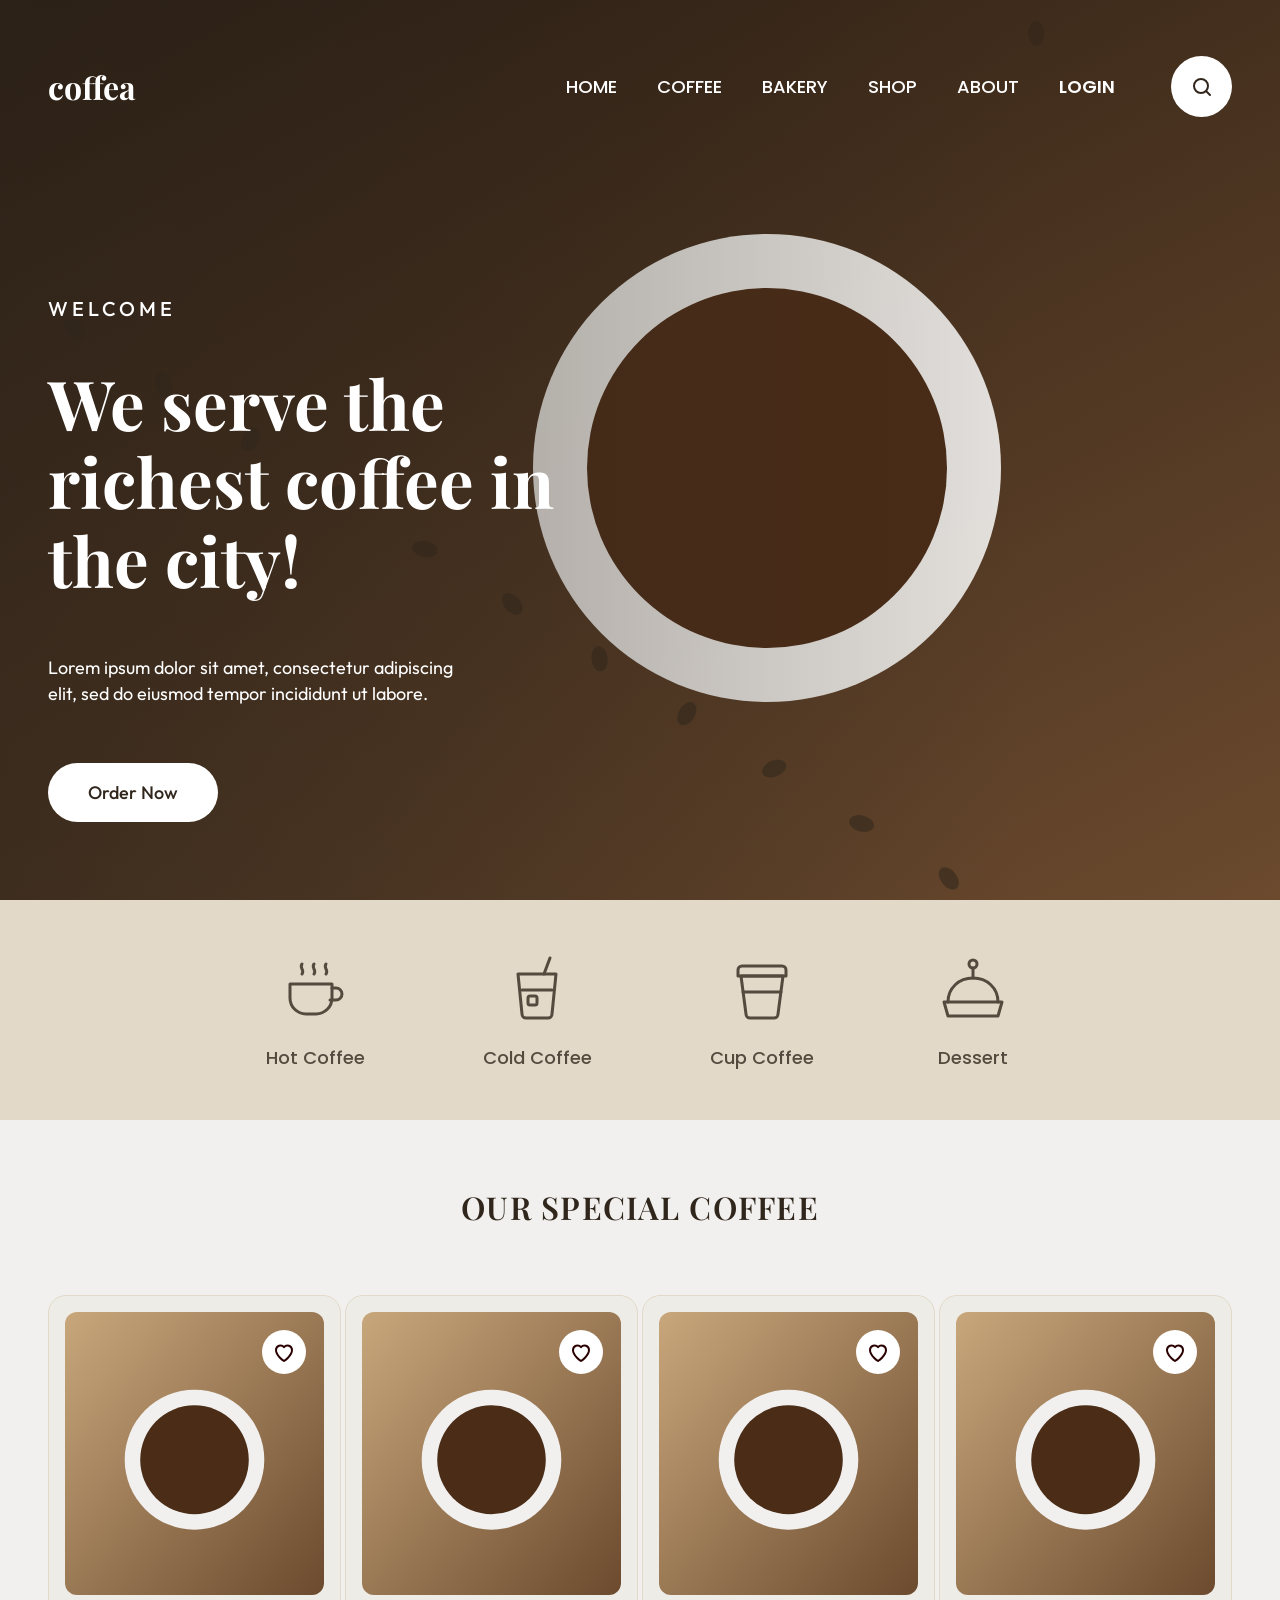
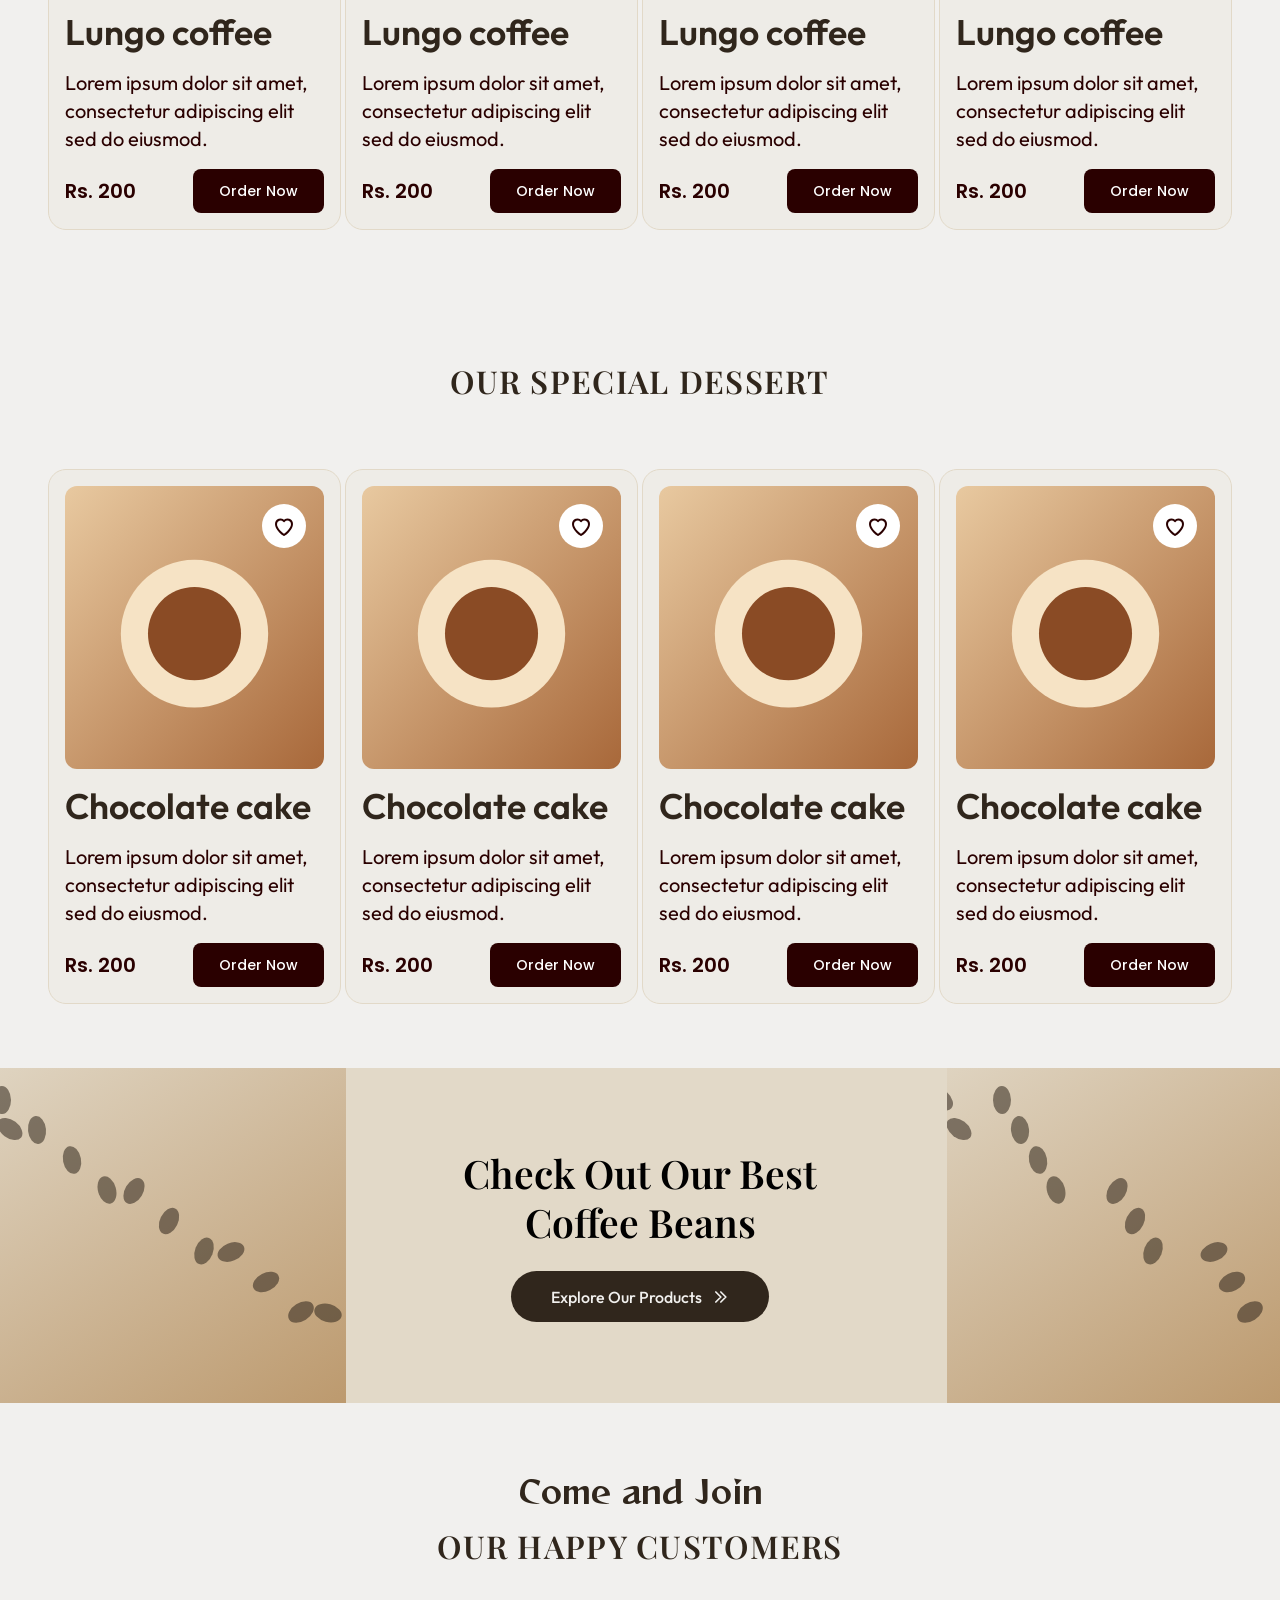
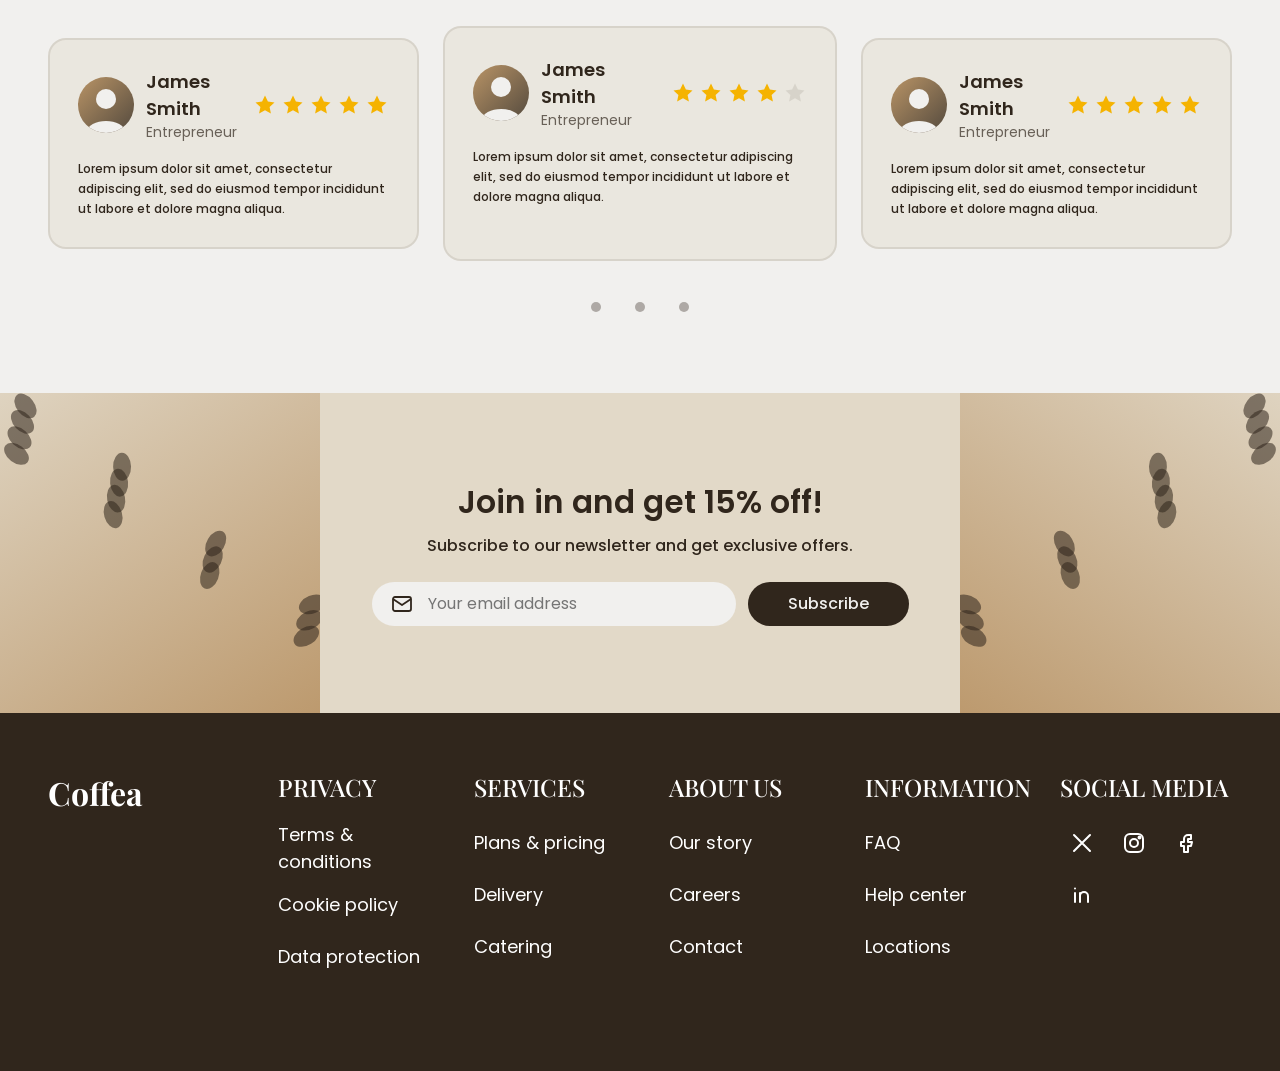
==== index.html @ c3675077 "Add files via upload" ====
<!DOCTYPE html>
<html lang="en">
<head>
  <meta charset="utf-8">
  <meta name="viewport" content="width=device-width, initial-scale=1">
  <title>Coffea | The richest coffee in the city</title>
  <meta name="description" content="Coffea is a coffee shop serving the richest coffee and desserts in the city. Explore our special coffee and dessert menu.">
  <meta property="og:title" content="Coffea | The richest coffee in the city">
  <meta property="og:description" content="Explore our special coffee and dessert menu.">
  <meta property="og:type" content="website">
  <meta property="og:image" content="assets/img/hero.svg">
  <link rel="icon" href="assets/favicon.svg" type="image/svg+xml">
  <link rel="preconnect" href="https://fonts.googleapis.com">
  <link rel="preconnect" href="https://fonts.gstatic.com" crossorigin>
  <link rel="stylesheet" href="https://fonts.googleapis.com/css2?family=Outfit:wght@400;500;600&amp;family=Playfair+Display:wght@500;600;700&amp;family=Poppins:wght@400;500;600&amp;family=Reggae+One&amp;display=swap">
  <link rel="preload" as="image" href="assets/img/hero.svg" fetchpriority="high">
  <link rel="stylesheet" href="css/main.css">
</head>
<body>
  <a class="skip-link" href="#main">Skip to content</a>

  <header class="header">
    <div class="container header__inner">
      <a class="header__logo" href="/">coffea</a>
      <nav class="nav nav--desktop" aria-label="Principal">
        <ul class="nav__list">
          <li><a class="nav__link" href="#">home</a></li>
          <li><a class="nav__link" href="#">coffee</a></li>
          <li><a class="nav__link" href="#">bakery</a></li>
          <li><a class="nav__link" href="#">shop</a></li>
          <li><a class="nav__link" href="#">about</a></li>
          <li><a class="nav__link nav__link--strong" href="#">login</a></li>
        </ul>
      </nav>
      <details class="menu">
        <summary class="menu__toggle"><span class="visually-hidden">Menu</span><span class="menu__bars" aria-hidden="true"></span></summary>
        <nav class="nav nav--mobile" aria-label="Principal">
        <ul class="nav__list">
          <li><a class="nav__link" href="#">home</a></li>
          <li><a class="nav__link" href="#">coffee</a></li>
          <li><a class="nav__link" href="#">bakery</a></li>
          <li><a class="nav__link" href="#">shop</a></li>
          <li><a class="nav__link" href="#">about</a></li>
          <li><a class="nav__link nav__link--strong" href="#">login</a></li>
        </ul>
      </nav>
      </details>
      <button class="header__search" type="button" aria-label="Search"><span class="icon icon--search" aria-hidden="true"></span></button>
    </div>
  </header>

  <main id="main">
    <section class="hero" aria-labelledby="hero-title">
      <img class="hero__bg" src="assets/img/hero.svg" alt="Cup of espresso surrounded by coffee beans" width="1920" height="1000" fetchpriority="high" decoding="async">
      <div class="container hero__inner">
        <div class="hero__content">
          <p class="hero__eyebrow">Welcome</p>
          <h1 class="hero__title" id="hero-title">We serve the richest coffee in the city!</h1>
          <p class="hero__text">Lorem ipsum dolor sit amet, consectetur adipiscing elit, sed do eiusmod tempor incididunt ut labore.</p>
          <a class="hero__btn" href="#coffee-title">Order Now</a>
        </div>
      </div>
    </section>

    <section class="categories" aria-label="Categories">
      <ul class="categories__list">
        <li><a class="categories__item" href="#"><span class="icon icon--cat categories__icon icon--cat-hot-coffee" aria-hidden="true"></span><span class="categories__label">Hot Coffee</span></a></li>
        <li><a class="categories__item" href="#"><span class="icon icon--cat categories__icon icon--cat-cold-coffee" aria-hidden="true"></span><span class="categories__label">Cold Coffee</span></a></li>
        <li><a class="categories__item" href="#"><span class="icon icon--cat categories__icon icon--cat-cup-coffee" aria-hidden="true"></span><span class="categories__label">Cup Coffee</span></a></li>
        <li><a class="categories__item" href="#"><span class="icon icon--cat categories__icon icon--cat-dessert" aria-hidden="true"></span><span class="categories__label">Dessert</span></a></li>
      </ul>
    </section>

    <section class="products" aria-labelledby="coffee-title">
      <h2 class="section-title" id="coffee-title">Our Special Coffee</h2>
      <div class="carousel">
        <a class="carousel__arrow carousel__arrow--prev" href="#coffee-1" aria-label="Previous coffee items"><span class="icon icon--arrow" aria-hidden="true"></span></a>
        <div class="carousel__track" role="group" aria-label="Our Special Coffee" tabindex="0">
          <article class="product-card" id="coffee-1">
            <div class="product-card__media">
              <img class="product-card__img" src="assets/img/coffee-1.svg" alt="Cup of lungo coffee" width="334" height="364" loading="lazy" decoding="async">
              <input class="product-card__fav-input visually-hidden" type="checkbox" id="fav-coffee-1">
              <label class="product-card__fav" for="fav-coffee-1">
                <span class="visually-hidden">Add Lungo coffee to favorites</span>
                <span class="icon icon--heart" aria-hidden="true"></span>
              </label>
            </div>
            <h3 class="product-card__title">Lungo coffee</h3>
            <p class="product-card__desc">Lorem ipsum dolor sit amet, consectetur adipiscing elit sed do eiusmod.</p>
            <div class="product-card__row">
              <p class="product-card__price"><span aria-hidden="true">Rs. </span><data value="200">200</data></p>
              <a class="product-card__btn" href="#">Order Now<span class="visually-hidden"> Lungo coffee</span></a>
            </div>
          </article>
          <article class="product-card" id="coffee-2">
            <div class="product-card__media">
              <img class="product-card__img" src="assets/img/coffee-2.svg" alt="Cup of lungo coffee" width="334" height="364" loading="lazy" decoding="async">
              <input class="product-card__fav-input visually-hidden" type="checkbox" id="fav-coffee-2">
              <label class="product-card__fav" for="fav-coffee-2">
                <span class="visually-hidden">Add Lungo coffee to favorites</span>
                <span class="icon icon--heart" aria-hidden="true"></span>
              </label>
            </div>
            <h3 class="product-card__title">Lungo coffee</h3>
            <p class="product-card__desc">Lorem ipsum dolor sit amet, consectetur adipiscing elit sed do eiusmod.</p>
            <div class="product-card__row">
              <p class="product-card__price"><span aria-hidden="true">Rs. </span><data value="200">200</data></p>
              <a class="product-card__btn" href="#">Order Now<span class="visually-hidden"> Lungo coffee</span></a>
            </div>
          </article>
          <article class="product-card" id="coffee-3">
            <div class="product-card__media">
              <img class="product-card__img" src="assets/img/coffee-3.svg" alt="Cup of lungo coffee" width="334" height="364" loading="lazy" decoding="async">
              <input class="product-card__fav-input visually-hidden" type="checkbox" id="fav-coffee-3">
              <label class="product-card__fav" for="fav-coffee-3">
                <span class="visually-hidden">Add Lungo coffee to favorites</span>
                <span class="icon icon--heart" aria-hidden="true"></span>
              </label>
            </div>
            <h3 class="product-card__title">Lungo coffee</h3>
            <p class="product-card__desc">Lorem ipsum dolor sit amet, consectetur adipiscing elit sed do eiusmod.</p>
            <div class="product-card__row">
              <p class="product-card__price"><span aria-hidden="true">Rs. </span><data value="200">200</data></p>
              <a class="product-card__btn" href="#">Order Now<span class="visually-hidden"> Lungo coffee</span></a>
            </div>
          </article>
          <article class="product-card" id="coffee-4">
            <div class="product-card__media">
              <img class="product-card__img" src="assets/img/coffee-4.svg" alt="Cup of lungo coffee" width="334" height="364" loading="lazy" decoding="async">
              <input class="product-card__fav-input visually-hidden" type="checkbox" id="fav-coffee-4">
              <label class="product-card__fav" for="fav-coffee-4">
                <span class="visually-hidden">Add Lungo coffee to favorites</span>
                <span class="icon icon--heart" aria-hidden="true"></span>
              </label>
            </div>
            <h3 class="product-card__title">Lungo coffee</h3>
            <p class="product-card__desc">Lorem ipsum dolor sit amet, consectetur adipiscing elit sed do eiusmod.</p>
            <div class="product-card__row">
              <p class="product-card__price"><span aria-hidden="true">Rs. </span><data value="200">200</data></p>
              <a class="product-card__btn" href="#">Order Now<span class="visually-hidden"> Lungo coffee</span></a>
            </div>
          </article>
          <article class="product-card" id="coffee-5">
            <div class="product-card__media">
              <img class="product-card__img" src="assets/img/coffee-1.svg" alt="Cup of lungo coffee" width="334" height="364" loading="lazy" decoding="async">
              <input class="product-card__fav-input visually-hidden" type="checkbox" id="fav-coffee-5">
              <label class="product-card__fav" for="fav-coffee-5">
                <span class="visually-hidden">Add Lungo coffee to favorites</span>
                <span class="icon icon--heart" aria-hidden="true"></span>
              </label>
            </div>
            <h3 class="product-card__title">Lungo coffee</h3>
            <p class="product-card__desc">Lorem ipsum dolor sit amet, consectetur adipiscing elit sed do eiusmod.</p>
            <div class="product-card__row">
              <p class="product-card__price"><span aria-hidden="true">Rs. </span><data value="200">200</data></p>
              <a class="product-card__btn" href="#">Order Now<span class="visually-hidden"> Lungo coffee</span></a>
            </div>
          </article>
          <article class="product-card" id="coffee-6">
            <div class="product-card__media">
              <img class="product-card__img" src="assets/img/coffee-2.svg" alt="Cup of lungo coffee" width="334" height="364" loading="lazy" decoding="async">
              <input class="product-card__fav-input visually-hidden" type="checkbox" id="fav-coffee-6">
              <label class="product-card__fav" for="fav-coffee-6">
                <span class="visually-hidden">Add Lungo coffee to favorites</span>
                <span class="icon icon--heart" aria-hidden="true"></span>
              </label>
            </div>
            <h3 class="product-card__title">Lungo coffee</h3>
            <p class="product-card__desc">Lorem ipsum dolor sit amet, consectetur adipiscing elit sed do eiusmod.</p>
            <div class="product-card__row">
              <p class="product-card__price"><span aria-hidden="true">Rs. </span><data value="200">200</data></p>
              <a class="product-card__btn" href="#">Order Now<span class="visually-hidden"> Lungo coffee</span></a>
            </div>
          </article>
        </div>
        <a class="carousel__arrow carousel__arrow--next" href="#coffee-6" aria-label="Next coffee items"><span class="icon icon--arrow" aria-hidden="true"></span></a>
      </div>
    </section>

    <section class="products" aria-labelledby="dessert-title">
      <h2 class="section-title" id="dessert-title">Our Special Dessert</h2>
      <div class="carousel">
        <a class="carousel__arrow carousel__arrow--prev" href="#dessert-1" aria-label="Previous dessert items"><span class="icon icon--arrow" aria-hidden="true"></span></a>
        <div class="carousel__track" role="group" aria-label="Our Special Dessert" tabindex="0">
          <article class="product-card" id="dessert-1">
            <div class="product-card__media">
              <img class="product-card__img" src="assets/img/dessert-1.svg" alt="Slice of chocolate cake" width="334" height="364" loading="lazy" decoding="async">
              <input class="product-card__fav-input visually-hidden" type="checkbox" id="fav-dessert-1">
              <label class="product-card__fav" for="fav-dessert-1">
                <span class="visually-hidden">Add Chocolate cake to favorites</span>
                <span class="icon icon--heart" aria-hidden="true"></span>
              </label>
            </div>
            <h3 class="product-card__title">Chocolate cake</h3>
            <p class="product-card__desc">Lorem ipsum dolor sit amet, consectetur adipiscing elit sed do eiusmod.</p>
            <div class="product-card__row">
              <p class="product-card__price"><span aria-hidden="true">Rs. </span><data value="200">200</data></p>
              <a class="product-card__btn" href="#">Order Now<span class="visually-hidden"> Chocolate cake</span></a>
            </div>
          </article>
          <article class="product-card" id="dessert-2">
            <div class="product-card__media">
              <img class="product-card__img" src="assets/img/dessert-2.svg" alt="Slice of chocolate cake" width="334" height="364" loading="lazy" decoding="async">
              <input class="product-card__fav-input visually-hidden" type="checkbox" id="fav-dessert-2">
              <label class="product-card__fav" for="fav-dessert-2">
                <span class="visually-hidden">Add Chocolate cake to favorites</span>
                <span class="icon icon--heart" aria-hidden="true"></span>
              </label>
            </div>
            <h3 class="product-card__title">Chocolate cake</h3>
            <p class="product-card__desc">Lorem ipsum dolor sit amet, consectetur adipiscing elit sed do eiusmod.</p>
            <div class="product-card__row">
              <p class="product-card__price"><span aria-hidden="true">Rs. </span><data value="200">200</data></p>
              <a class="product-card__btn" href="#">Order Now<span class="visually-hidden"> Chocolate cake</span></a>
            </div>
          </article>
          <article class="product-card" id="dessert-3">
            <div class="product-card__media">
              <img class="product-card__img" src="assets/img/dessert-3.svg" alt="Slice of chocolate cake" width="334" height="364" loading="lazy" decoding="async">
              <input class="product-card__fav-input visually-hidden" type="checkbox" id="fav-dessert-3">
              <label class="product-card__fav" for="fav-dessert-3">
                <span class="visually-hidden">Add Chocolate cake to favorites</span>
                <span class="icon icon--heart" aria-hidden="true"></span>
              </label>
            </div>
            <h3 class="product-card__title">Chocolate cake</h3>
            <p class="product-card__desc">Lorem ipsum dolor sit amet, consectetur adipiscing elit sed do eiusmod.</p>
            <div class="product-card__row">
              <p class="product-card__price"><span aria-hidden="true">Rs. </span><data value="200">200</data></p>
              <a class="product-card__btn" href="#">Order Now<span class="visually-hidden"> Chocolate cake</span></a>
            </div>
          </article>
          <article class="product-card" id="dessert-4">
            <div class="product-card__media">
              <img class="product-card__img" src="assets/img/dessert-4.svg" alt="Slice of chocolate cake" width="334" height="364" loading="lazy" decoding="async">
              <input class="product-card__fav-input visually-hidden" type="checkbox" id="fav-dessert-4">
              <label class="product-card__fav" for="fav-dessert-4">
                <span class="visually-hidden">Add Chocolate cake to favorites</span>
                <span class="icon icon--heart" aria-hidden="true"></span>
              </label>
            </div>
            <h3 class="product-card__title">Chocolate cake</h3>
            <p class="product-card__desc">Lorem ipsum dolor sit amet, consectetur adipiscing elit sed do eiusmod.</p>
            <div class="product-card__row">
              <p class="product-card__price"><span aria-hidden="true">Rs. </span><data value="200">200</data></p>
              <a class="product-card__btn" href="#">Order Now<span class="visually-hidden"> Chocolate cake</span></a>
            </div>
          </article>
          <article class="product-card" id="dessert-5">
            <div class="product-card__media">
              <img class="product-card__img" src="assets/img/dessert-1.svg" alt="Slice of chocolate cake" width="334" height="364" loading="lazy" decoding="async">
              <input class="product-card__fav-input visually-hidden" type="checkbox" id="fav-dessert-5">
              <label class="product-card__fav" for="fav-dessert-5">
                <span class="visually-hidden">Add Chocolate cake to favorites</span>
                <span class="icon icon--heart" aria-hidden="true"></span>
              </label>
            </div>
            <h3 class="product-card__title">Chocolate cake</h3>
            <p class="product-card__desc">Lorem ipsum dolor sit amet, consectetur adipiscing elit sed do eiusmod.</p>
            <div class="product-card__row">
              <p class="product-card__price"><span aria-hidden="true">Rs. </span><data value="200">200</data></p>
              <a class="product-card__btn" href="#">Order Now<span class="visually-hidden"> Chocolate cake</span></a>
            </div>
          </article>
          <article class="product-card" id="dessert-6">
            <div class="product-card__media">
              <img class="product-card__img" src="assets/img/dessert-2.svg" alt="Slice of chocolate cake" width="334" height="364" loading="lazy" decoding="async">
              <input class="product-card__fav-input visually-hidden" type="checkbox" id="fav-dessert-6">
              <label class="product-card__fav" for="fav-dessert-6">
                <span class="visually-hidden">Add Chocolate cake to favorites</span>
                <span class="icon icon--heart" aria-hidden="true"></span>
              </label>
            </div>
            <h3 class="product-card__title">Chocolate cake</h3>
            <p class="product-card__desc">Lorem ipsum dolor sit amet, consectetur adipiscing elit sed do eiusmod.</p>
            <div class="product-card__row">
              <p class="product-card__price"><span aria-hidden="true">Rs. </span><data value="200">200</data></p>
              <a class="product-card__btn" href="#">Order Now<span class="visually-hidden"> Chocolate cake</span></a>
            </div>
          </article>
        </div>
        <a class="carousel__arrow carousel__arrow--next" href="#dessert-6" aria-label="Next dessert items"><span class="icon icon--arrow" aria-hidden="true"></span></a>
      </div>
    </section>

    <section class="promo" aria-labelledby="promo-title">
      <img class="promo__img promo__img--left" src="assets/img/promo-hand.svg" alt="" width="520" height="335" loading="lazy" decoding="async">
      <div class="promo__content">
        <h2 class="promo__title" id="promo-title">Check Out Our Best Coffee Beans</h2>
        <a class="promo__btn" href="#">Explore Our Products<span class="icon icon--chevron" aria-hidden="true"></span></a>
      </div>
      <img class="promo__img promo__img--right" src="assets/img/promo-beans.svg" alt="" width="503" height="335" loading="lazy" decoding="async">
    </section>

    <section class="testimonials" aria-labelledby="testimonials-title">
      <div class="testimonials__head">
        <p class="testimonials__accent">Come and Join</p>
        <h2 class="testimonials__title section-title" id="testimonials-title">Our Happy Customers</h2>
      </div>
      <div class="testimonials__track" role="group" aria-label="Customer testimonials" tabindex="0">
        <figure class="testimonial-card" id="t-1">
          <figcaption class="testimonial-card__head">
            <img class="testimonial-card__avatar" src="assets/img/avatar-1.svg" alt="" width="56" height="56" loading="lazy" decoding="async">
            <span class="testimonial-card__who">
              <span class="testimonial-card__name">James Smith</span>
              <span class="testimonial-card__role">Entrepreneur</span>
            </span>
            <span class="testimonial-card__rating" role="img" aria-label="5 out of 5 stars"><span class="icon icon--star testimonial-card__star" aria-hidden="true"></span><span class="icon icon--star testimonial-card__star" aria-hidden="true"></span><span class="icon icon--star testimonial-card__star" aria-hidden="true"></span><span class="icon icon--star testimonial-card__star" aria-hidden="true"></span><span class="icon icon--star testimonial-card__star" aria-hidden="true"></span></span>
          </figcaption>
          <blockquote class="testimonial-card__text">Lorem ipsum dolor sit amet, consectetur adipiscing elit, sed do eiusmod tempor incididunt ut labore et dolore magna aliqua.</blockquote>
        </figure>
        <figure class="testimonial-card testimonial-card--featured" id="t-2">
          <figcaption class="testimonial-card__head">
            <img class="testimonial-card__avatar" src="assets/img/avatar-2.svg" alt="" width="56" height="56" loading="lazy" decoding="async">
            <span class="testimonial-card__who">
              <span class="testimonial-card__name">James Smith</span>
              <span class="testimonial-card__role">Entrepreneur</span>
            </span>
            <span class="testimonial-card__rating" role="img" aria-label="4 out of 5 stars"><span class="icon icon--star testimonial-card__star" aria-hidden="true"></span><span class="icon icon--star testimonial-card__star" aria-hidden="true"></span><span class="icon icon--star testimonial-card__star" aria-hidden="true"></span><span class="icon icon--star testimonial-card__star" aria-hidden="true"></span><span class="icon icon--star testimonial-card__star testimonial-card__star--off" aria-hidden="true"></span></span>
          </figcaption>
          <blockquote class="testimonial-card__text">Lorem ipsum dolor sit amet, consectetur adipiscing elit, sed do eiusmod tempor incididunt ut labore et dolore magna aliqua.</blockquote>
        </figure>
        <figure class="testimonial-card" id="t-3">
          <figcaption class="testimonial-card__head">
            <img class="testimonial-card__avatar" src="assets/img/avatar-3.svg" alt="" width="56" height="56" loading="lazy" decoding="async">
            <span class="testimonial-card__who">
              <span class="testimonial-card__name">James Smith</span>
              <span class="testimonial-card__role">Entrepreneur</span>
            </span>
            <span class="testimonial-card__rating" role="img" aria-label="5 out of 5 stars"><span class="icon icon--star testimonial-card__star" aria-hidden="true"></span><span class="icon icon--star testimonial-card__star" aria-hidden="true"></span><span class="icon icon--star testimonial-card__star" aria-hidden="true"></span><span class="icon icon--star testimonial-card__star" aria-hidden="true"></span><span class="icon icon--star testimonial-card__star" aria-hidden="true"></span></span>
          </figcaption>
          <blockquote class="testimonial-card__text">Lorem ipsum dolor sit amet, consectetur adipiscing elit, sed do eiusmod tempor incididunt ut labore et dolore magna aliqua.</blockquote>
        </figure>
      </div>
      <ul class="testimonials__dots">
        <li><a class="testimonials__dot" href="#t-1" aria-label="Testimonial 1"></a></li>
        <li><a class="testimonials__dot" href="#t-2" aria-label="Testimonial 2"></a></li>
        <li><a class="testimonials__dot" href="#t-3" aria-label="Testimonial 3"></a></li>
      </ul>
    </section>

    <section class="newsletter" aria-labelledby="newsletter-title">
      <img class="newsletter__img newsletter__img--left" src="assets/img/newsletter-beans.svg" alt="" width="482" height="321" loading="lazy" decoding="async">
      <div class="newsletter__content">
        <h2 class="newsletter__title" id="newsletter-title">Join in and get 15% off!</h2>
        <p class="newsletter__sub">Subscribe to our newsletter and get exclusive offers.</p>
        <form class="newsletter__form" action="#" method="get">
          <label class="visually-hidden" for="nl-email">Email address</label>
          <span class="newsletter__field">
            <span class="icon icon--mail" aria-hidden="true"></span>
            <input class="newsletter__input" id="nl-email" type="email" name="email" placeholder="Your email address" required autocomplete="email">
          </span>
          <button class="newsletter__btn" type="submit">Subscribe</button>
        </form>
      </div>
      <img class="newsletter__img newsletter__img--right" src="assets/img/newsletter-beans.svg" alt="" width="482" height="321" loading="lazy" decoding="async">
    </section>
  </main>

  <footer class="footer">
    <div class="container footer__inner">
      <p class="footer__logo">Coffea</p>
        <nav class="footer__col" aria-labelledby="f-privacy">
          <h3 class="footer__heading" id="f-privacy">Privacy</h3>
          <ul class="footer__list">
            <li><a class="footer__link" href="#">Terms &amp; conditions</a></li>
            <li><a class="footer__link" href="#">Cookie policy</a></li>
            <li><a class="footer__link" href="#">Data protection</a></li>
          </ul>
        </nav>
        <nav class="footer__col" aria-labelledby="f-services">
          <h3 class="footer__heading" id="f-services">Services</h3>
          <ul class="footer__list">
            <li><a class="footer__link" href="#">Plans &amp; pricing</a></li>
            <li><a class="footer__link" href="#">Delivery</a></li>
            <li><a class="footer__link" href="#">Catering</a></li>
          </ul>
        </nav>
        <nav class="footer__col" aria-labelledby="f-about">
          <h3 class="footer__heading" id="f-about">About us</h3>
          <ul class="footer__list">
            <li><a class="footer__link" href="#">Our story</a></li>
            <li><a class="footer__link" href="#">Careers</a></li>
            <li><a class="footer__link" href="#">Contact</a></li>
          </ul>
        </nav>
        <nav class="footer__col" aria-labelledby="f-info">
          <h3 class="footer__heading" id="f-info">Information</h3>
          <ul class="footer__list">
            <li><a class="footer__link" href="#">FAQ</a></li>
            <li><a class="footer__link" href="#">Help center</a></li>
            <li><a class="footer__link" href="#">Locations</a></li>
          </ul>
        </nav>
      <div class="footer__col">
        <h3 class="footer__heading" id="f-social">Social media</h3>
        <nav aria-labelledby="f-social">
          <ul class="footer__list footer__list--social">
            <li><a class="footer__social" href="#" aria-label="X (Twitter)"><span class="icon icon--social-x" aria-hidden="true"></span></a></li>
            <li><a class="footer__social" href="#" aria-label="Instagram"><span class="icon icon--social-instagram" aria-hidden="true"></span></a></li>
            <li><a class="footer__social" href="#" aria-label="Facebook"><span class="icon icon--social-facebook" aria-hidden="true"></span></a></li>
            <li><a class="footer__social" href="#" aria-label="LinkedIn"><span class="icon icon--social-linkedin" aria-hidden="true"></span></a></li>
          </ul>
        </nav>
      </div>
    </div>
  </footer>
</body>
</html>
---- css/main.css ----
/* El orden de capas se declara en tokens.css (primera línea importada). */
@import url("tokens.css");
@import url("base.css");
@import url("layout.css");
@import url("components/header.css");
@import url("components/hero.css");
@import url("components/categories.css");
@import url("components/product-card.css");
@import url("components/carousel.css");
@import url("components/promo.css");
@import url("components/testimonial-card.css");
@import url("components/newsletter.css");
@import url("components/footer.css");
@import url("components/notfound.css");
@import url("utilities.css");
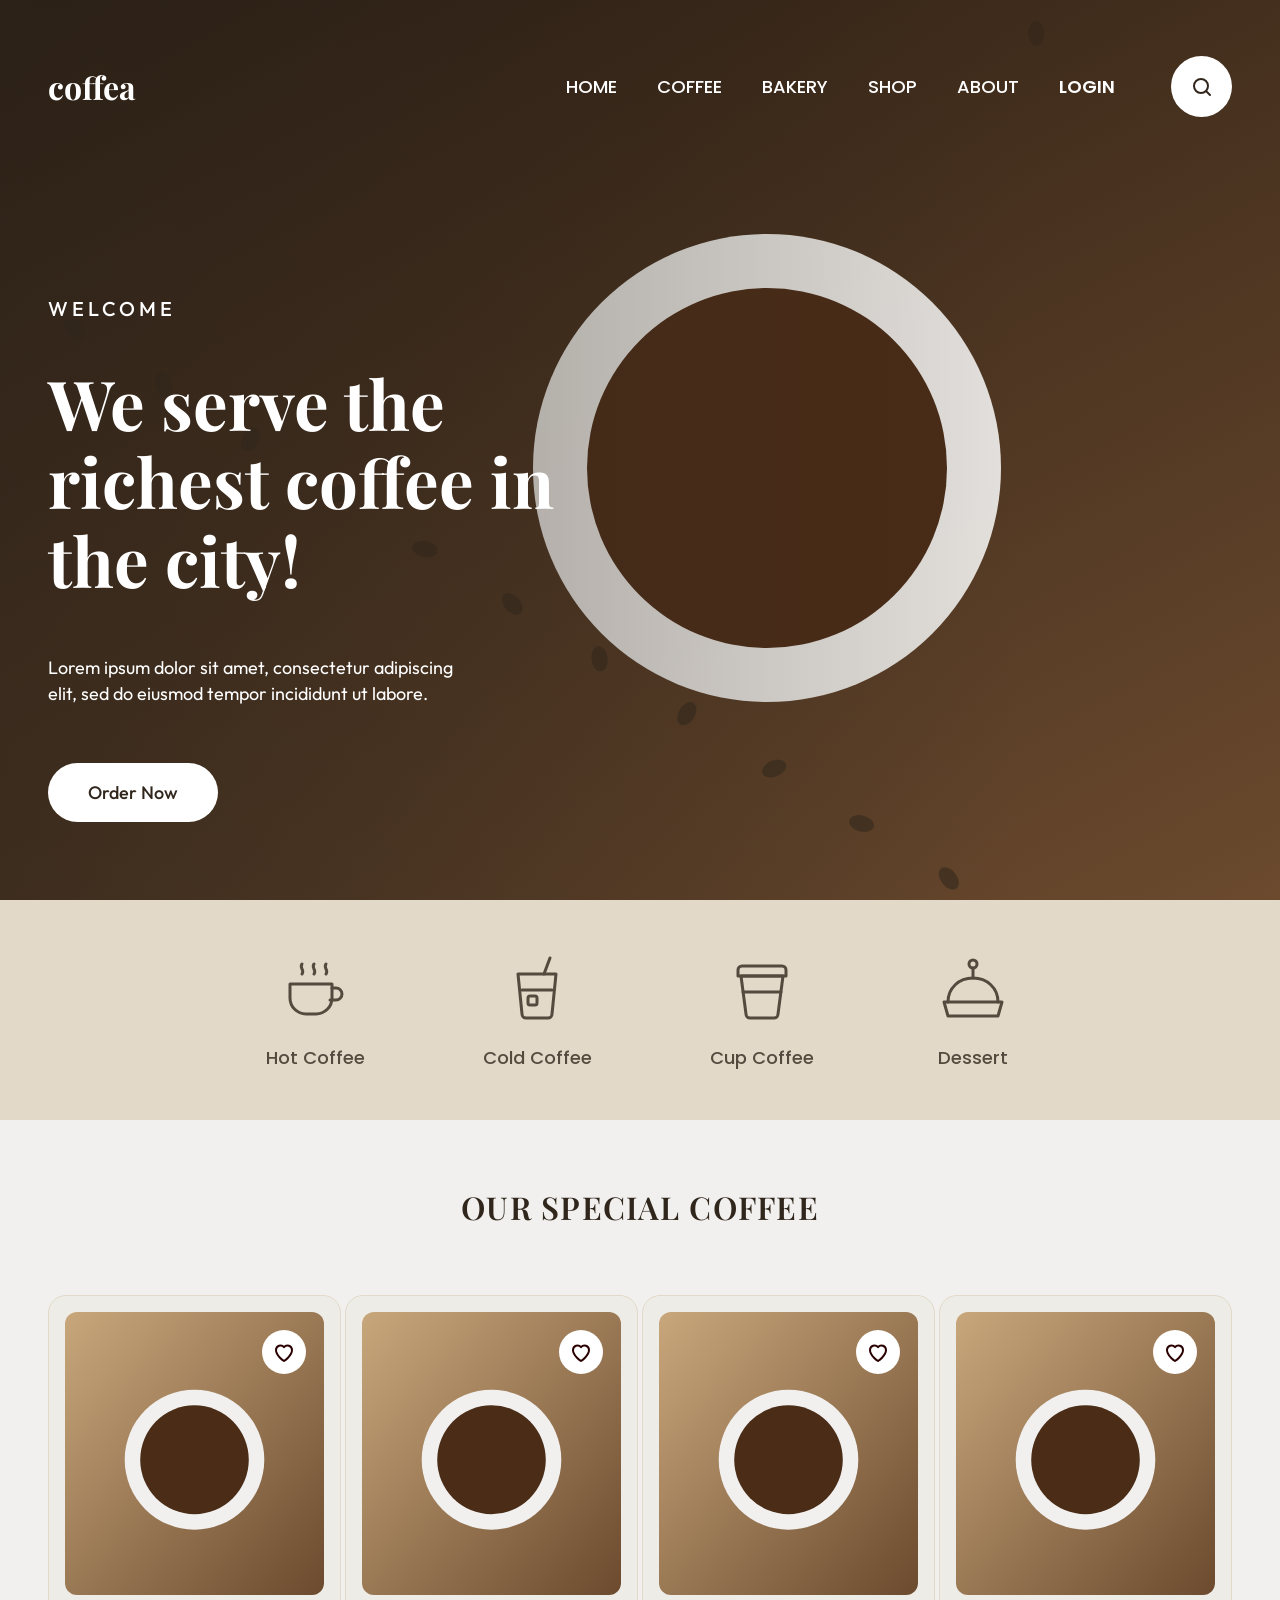
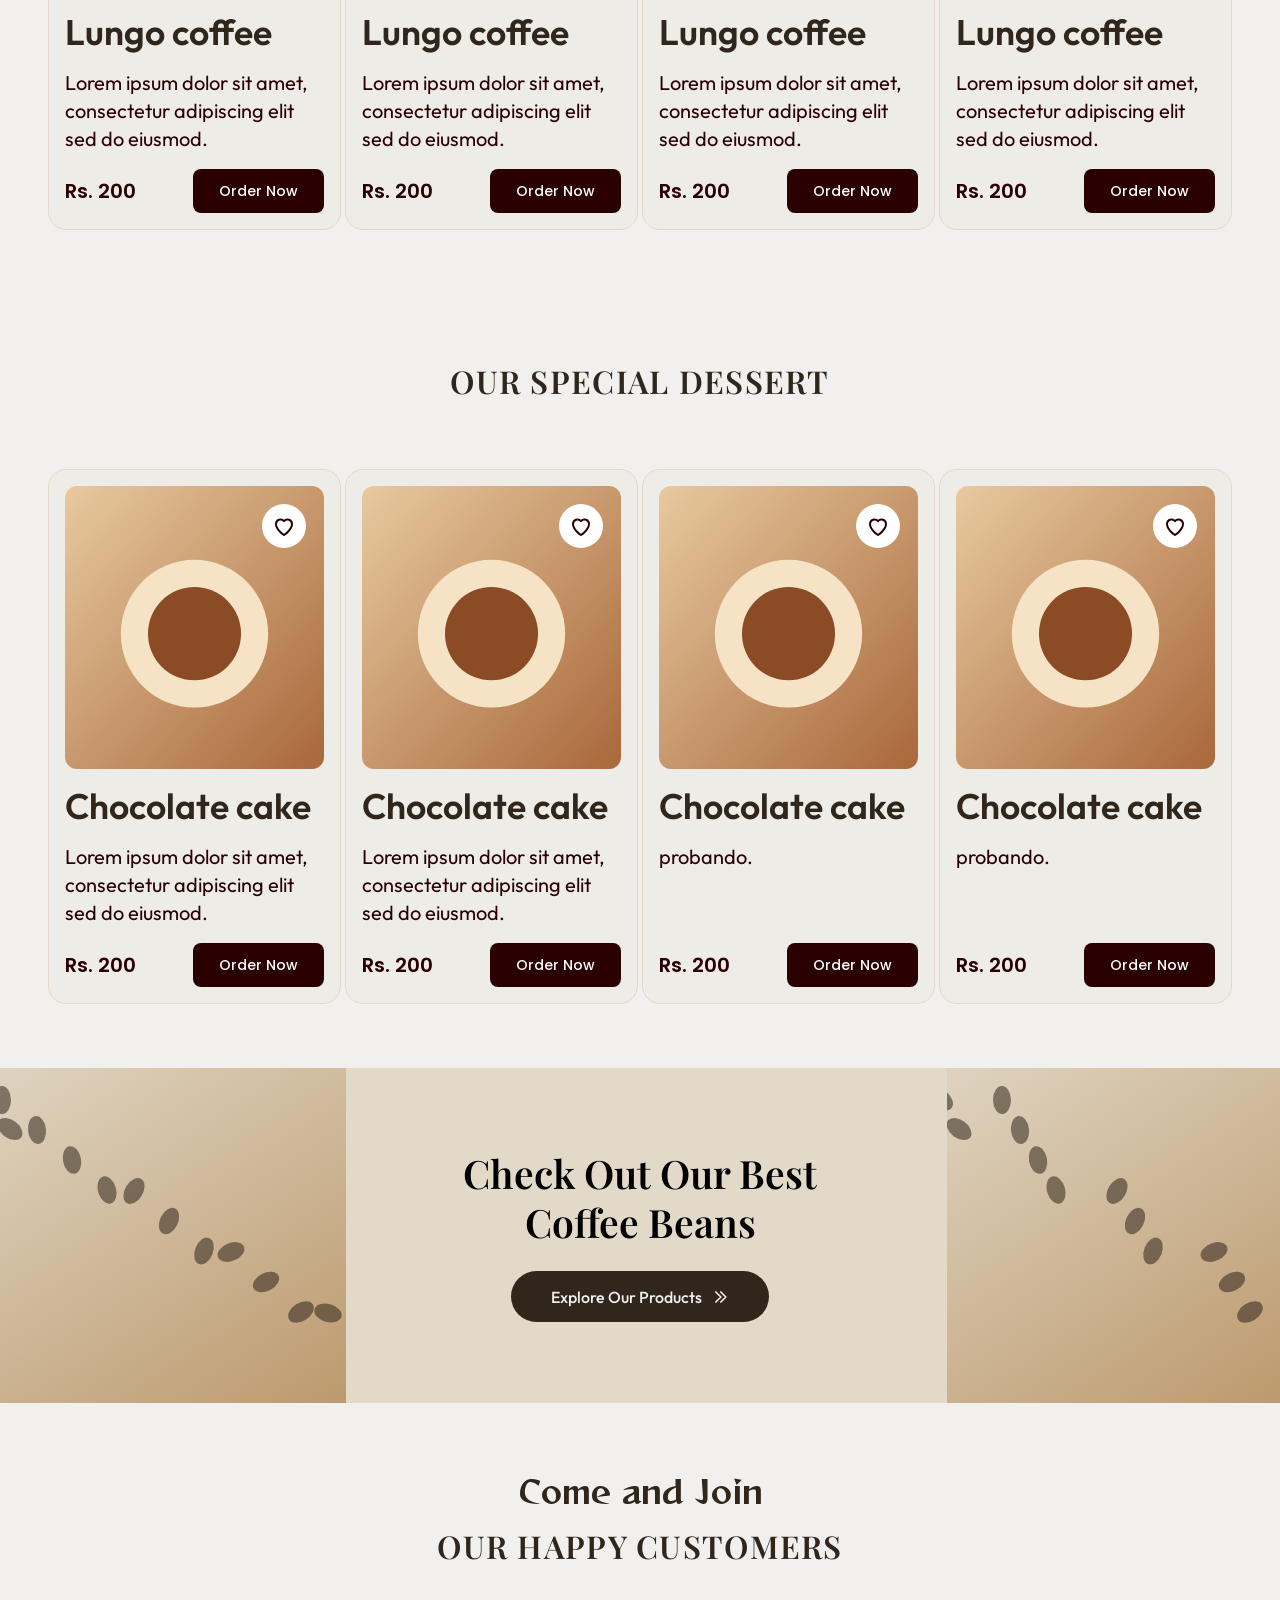
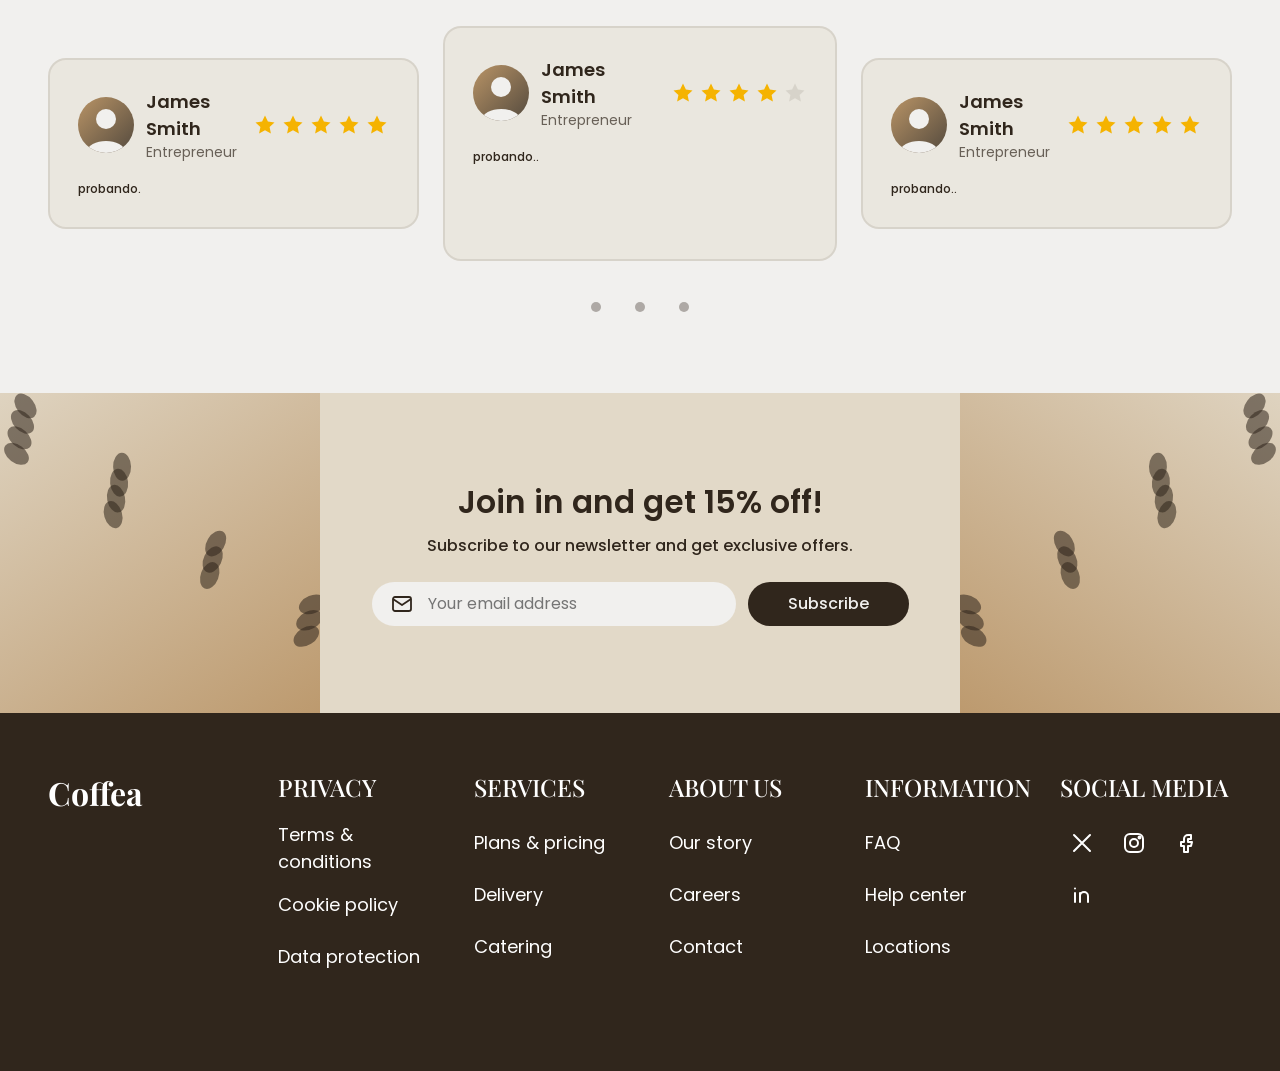
==== commit fdafce14: "Update product and testimonial descriptions" ====
--- a/index.html
+++ b/index.html
@@ -224,7 +224,7 @@
               </label>
             </div>
             <h3 class="product-card__title">Chocolate cake</h3>
-            <p class="product-card__desc">Lorem ipsum dolor sit amet, consectetur adipiscing elit sed do eiusmod.</p>
+            <p class="product-card__desc">probando.</p>
             <div class="product-card__row">
               <p class="product-card__price"><span aria-hidden="true">Rs. </span><data value="200">200</data></p>
               <a class="product-card__btn" href="#">Order Now<span class="visually-hidden"> Chocolate cake</span></a>
@@ -240,7 +240,7 @@
               </label>
             </div>
             <h3 class="product-card__title">Chocolate cake</h3>
-            <p class="product-card__desc">Lorem ipsum dolor sit amet, consectetur adipiscing elit sed do eiusmod.</p>
+            <p class="product-card__desc">probando.</p>
             <div class="product-card__row">
               <p class="product-card__price"><span aria-hidden="true">Rs. </span><data value="200">200</data></p>
               <a class="product-card__btn" href="#">Order Now<span class="visually-hidden"> Chocolate cake</span></a>
@@ -256,7 +256,7 @@
               </label>
             </div>
             <h3 class="product-card__title">Chocolate cake</h3>
-            <p class="product-card__desc">Lorem ipsum dolor sit amet, consectetur adipiscing elit sed do eiusmod.</p>
+            <p class="product-card__desc">probando.</p>
             <div class="product-card__row">
               <p class="product-card__price"><span aria-hidden="true">Rs. </span><data value="200">200</data></p>
               <a class="product-card__btn" href="#">Order Now<span class="visually-hidden"> Chocolate cake</span></a>
@@ -272,7 +272,7 @@
               </label>
             </div>
             <h3 class="product-card__title">Chocolate cake</h3>
-            <p class="product-card__desc">Lorem ipsum dolor sit amet, consectetur adipiscing elit sed do eiusmod.</p>
+            <p class="product-card__desc">probando.</p>
             <div class="product-card__row">
               <p class="product-card__price"><span aria-hidden="true">Rs. </span><data value="200">200</data></p>
               <a class="product-card__btn" href="#">Order Now<span class="visually-hidden"> Chocolate cake</span></a>
@@ -307,7 +307,7 @@
             </span>
             <span class="testimonial-card__rating" role="img" aria-label="5 out of 5 stars"><span class="icon icon--star testimonial-card__star" aria-hidden="true"></span><span class="icon icon--star testimonial-card__star" aria-hidden="true"></span><span class="icon icon--star testimonial-card__star" aria-hidden="true"></span><span class="icon icon--star testimonial-card__star" aria-hidden="true"></span><span class="icon icon--star testimonial-card__star" aria-hidden="true"></span></span>
           </figcaption>
-          <blockquote class="testimonial-card__text">Lorem ipsum dolor sit amet, consectetur adipiscing elit, sed do eiusmod tempor incididunt ut labore et dolore magna aliqua.</blockquote>
+          <blockquote class="testimonial-card__text">probando.</blockquote>
         </figure>
         <figure class="testimonial-card testimonial-card--featured" id="t-2">
           <figcaption class="testimonial-card__head">
@@ -318,7 +318,7 @@
             </span>
             <span class="testimonial-card__rating" role="img" aria-label="4 out of 5 stars"><span class="icon icon--star testimonial-card__star" aria-hidden="true"></span><span class="icon icon--star testimonial-card__star" aria-hidden="true"></span><span class="icon icon--star testimonial-card__star" aria-hidden="true"></span><span class="icon icon--star testimonial-card__star" aria-hidden="true"></span><span class="icon icon--star testimonial-card__star testimonial-card__star--off" aria-hidden="true"></span></span>
           </figcaption>
-          <blockquote class="testimonial-card__text">Lorem ipsum dolor sit amet, consectetur adipiscing elit, sed do eiusmod tempor incididunt ut labore et dolore magna aliqua.</blockquote>
+          <blockquote class="testimonial-card__text">probando..</blockquote>
         </figure>
         <figure class="testimonial-card" id="t-3">
           <figcaption class="testimonial-card__head">
@@ -329,7 +329,7 @@
             </span>
             <span class="testimonial-card__rating" role="img" aria-label="5 out of 5 stars"><span class="icon icon--star testimonial-card__star" aria-hidden="true"></span><span class="icon icon--star testimonial-card__star" aria-hidden="true"></span><span class="icon icon--star testimonial-card__star" aria-hidden="true"></span><span class="icon icon--star testimonial-card__star" aria-hidden="true"></span><span class="icon icon--star testimonial-card__star" aria-hidden="true"></span></span>
           </figcaption>
-          <blockquote class="testimonial-card__text">Lorem ipsum dolor sit amet, consectetur adipiscing elit, sed do eiusmod tempor incididunt ut labore et dolore magna aliqua.</blockquote>
+          <blockquote class="testimonial-card__text">probando..</blockquote>
         </figure>
       </div>
       <ul class="testimonials__dots">
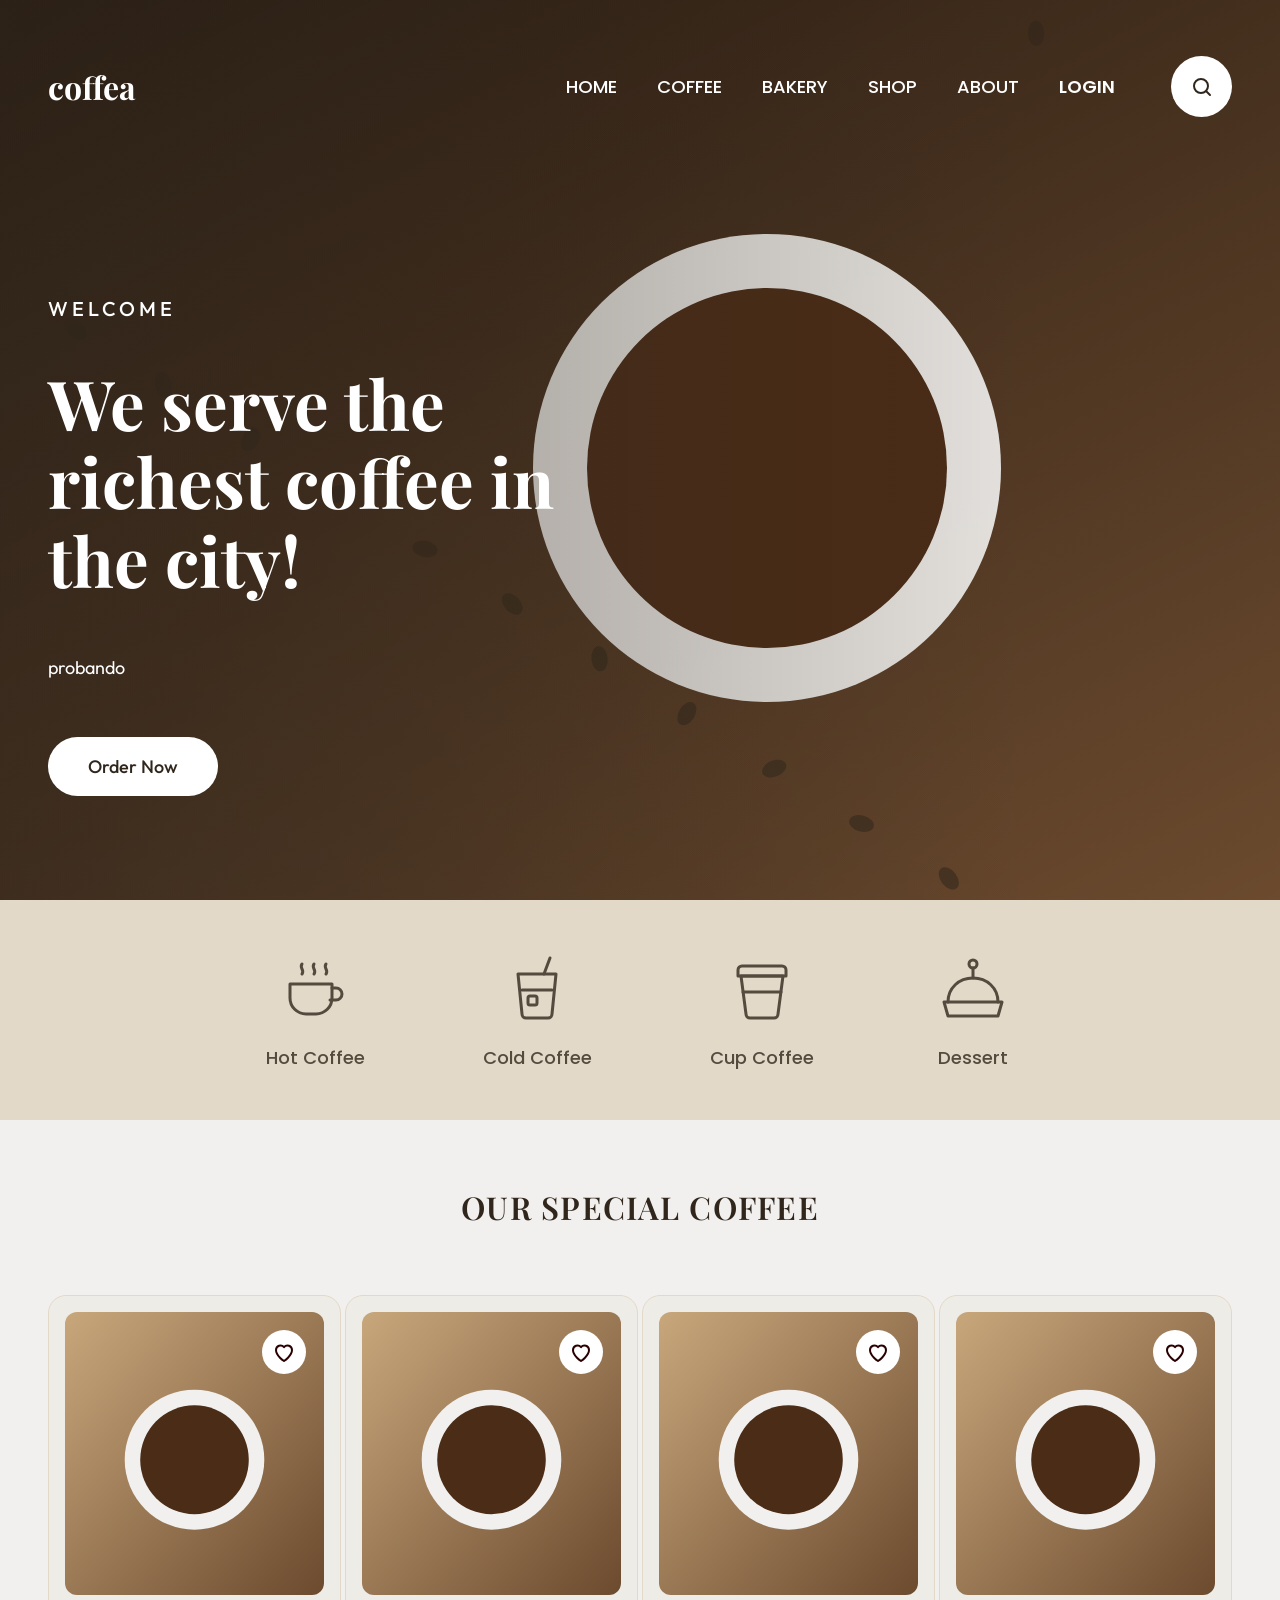
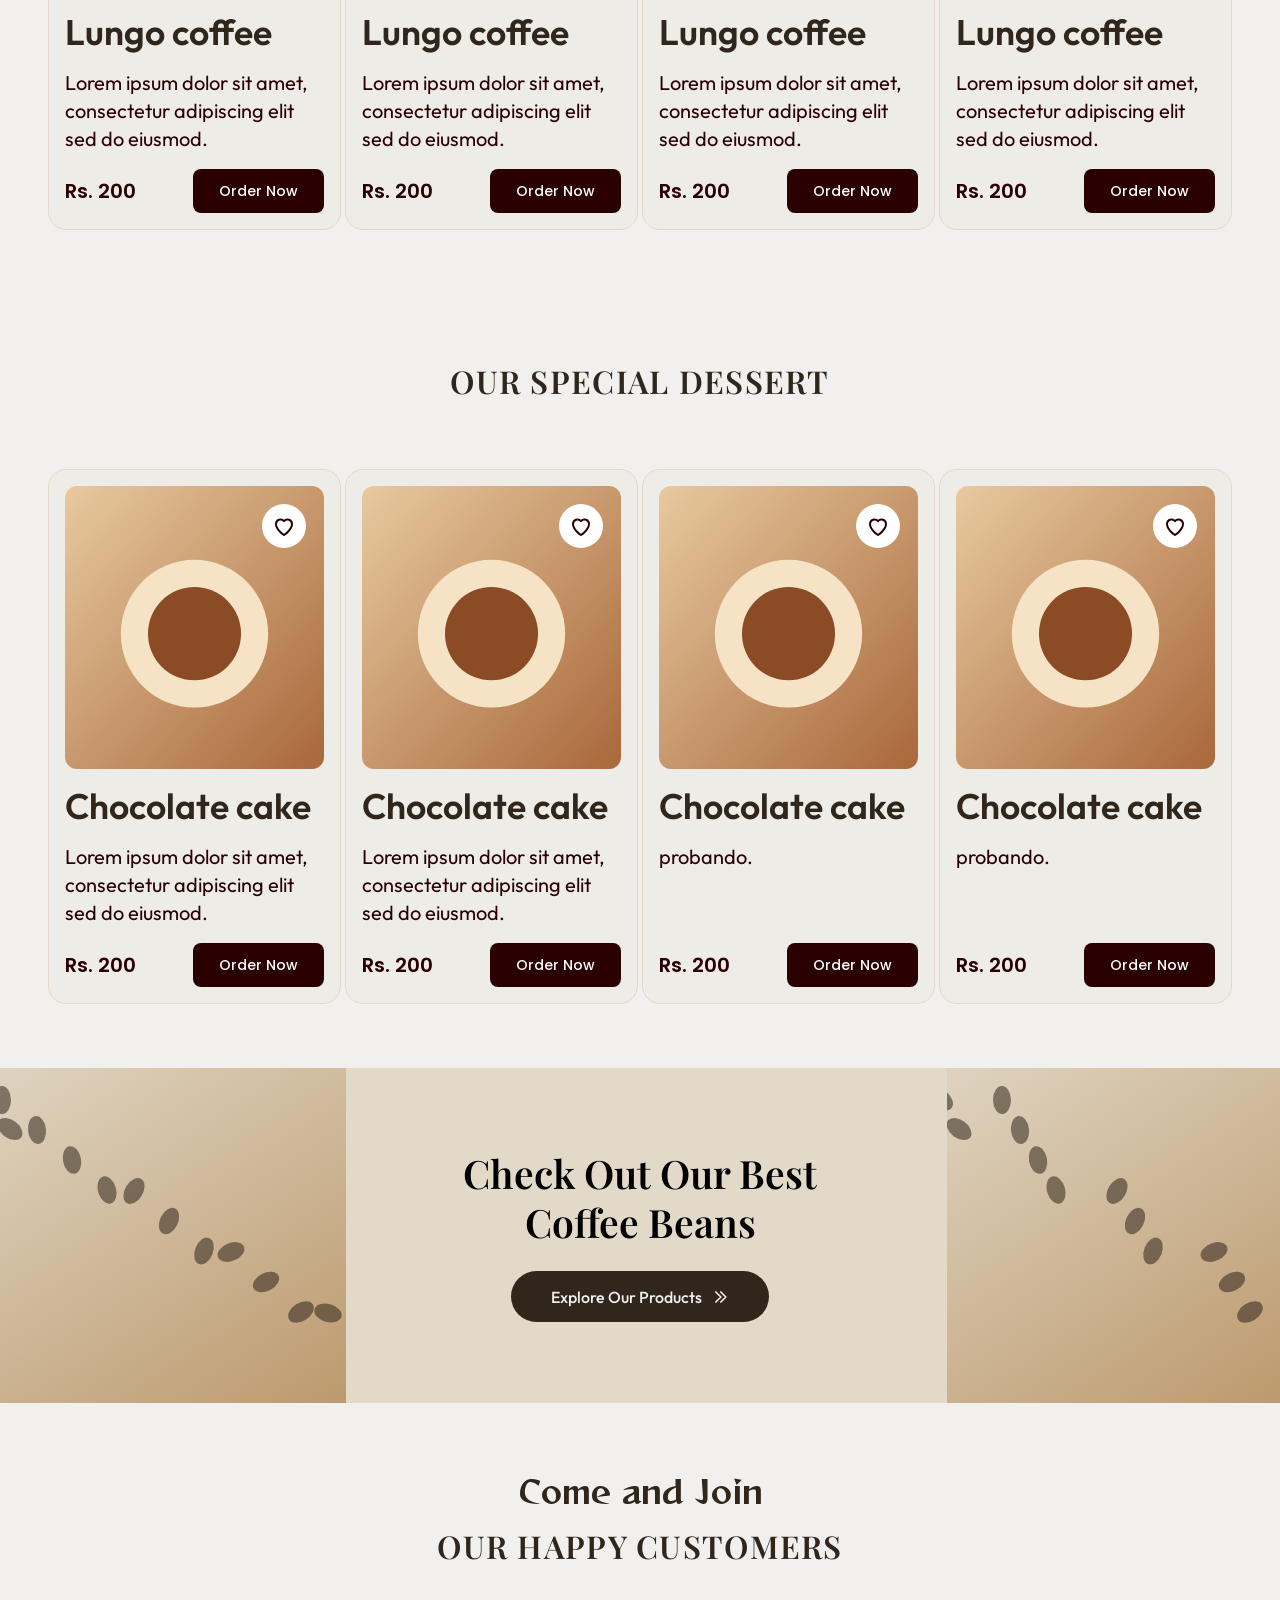
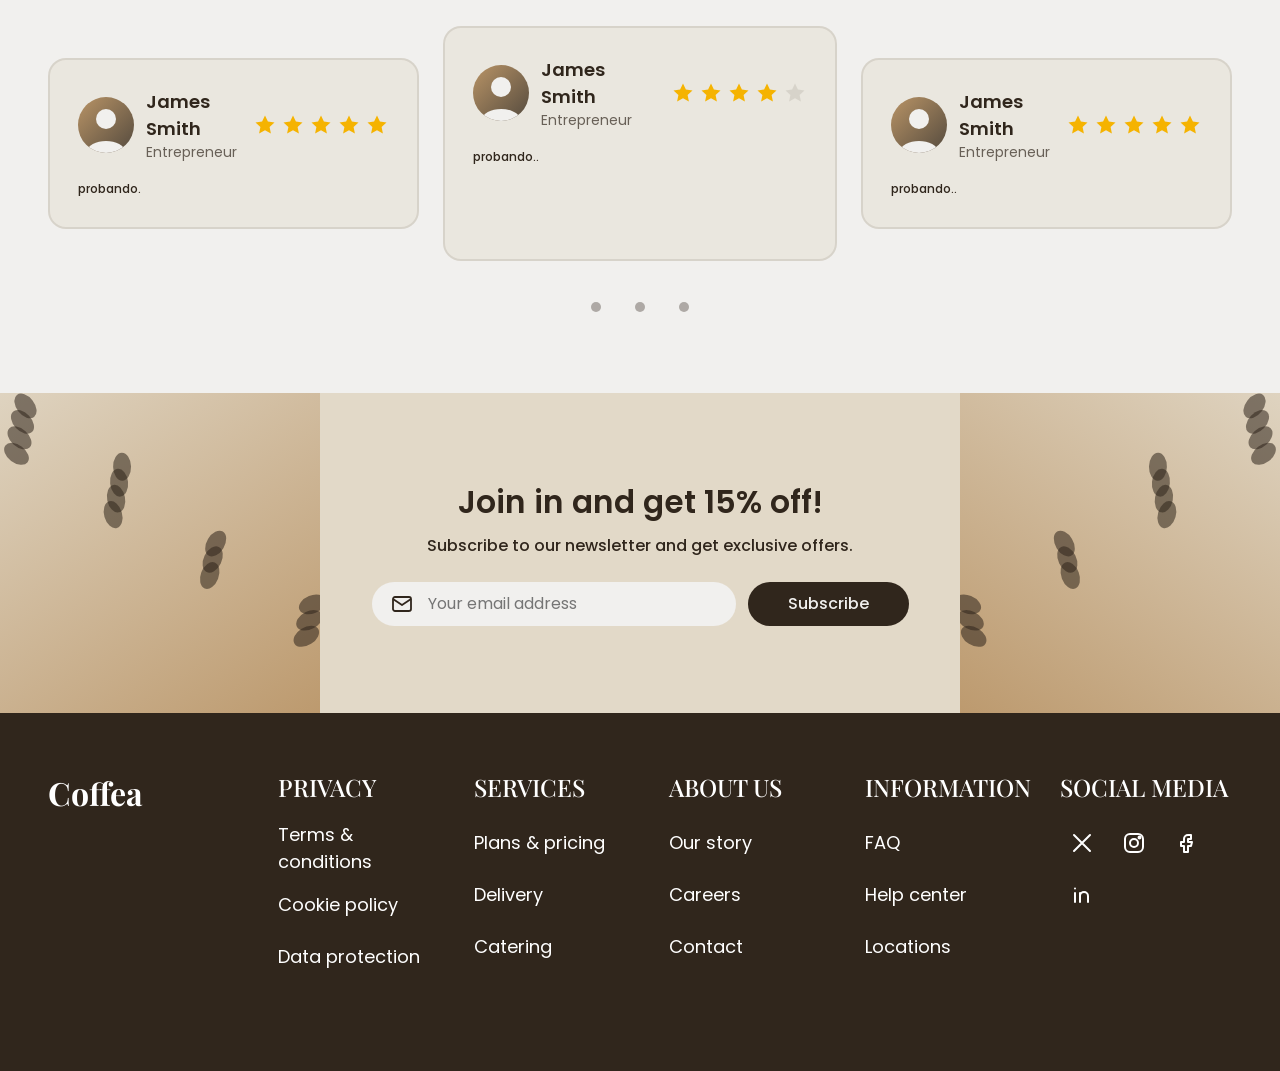
==== commit 95bc76c4: "Update index.html" ====
--- a/index.html
+++ b/index.html
@@ -56,7 +56,7 @@
         <div class="hero__content">
           <p class="hero__eyebrow">Welcome</p>
           <h1 class="hero__title" id="hero-title">We serve the richest coffee in the city!</h1>
-          <p class="hero__text">Lorem ipsum dolor sit amet, consectetur adipiscing elit, sed do eiusmod tempor incididunt ut labore.</p>
+          <p class="hero__text">probando</p>
           <a class="hero__btn" href="#coffee-title">Order Now</a>
         </div>
       </div>
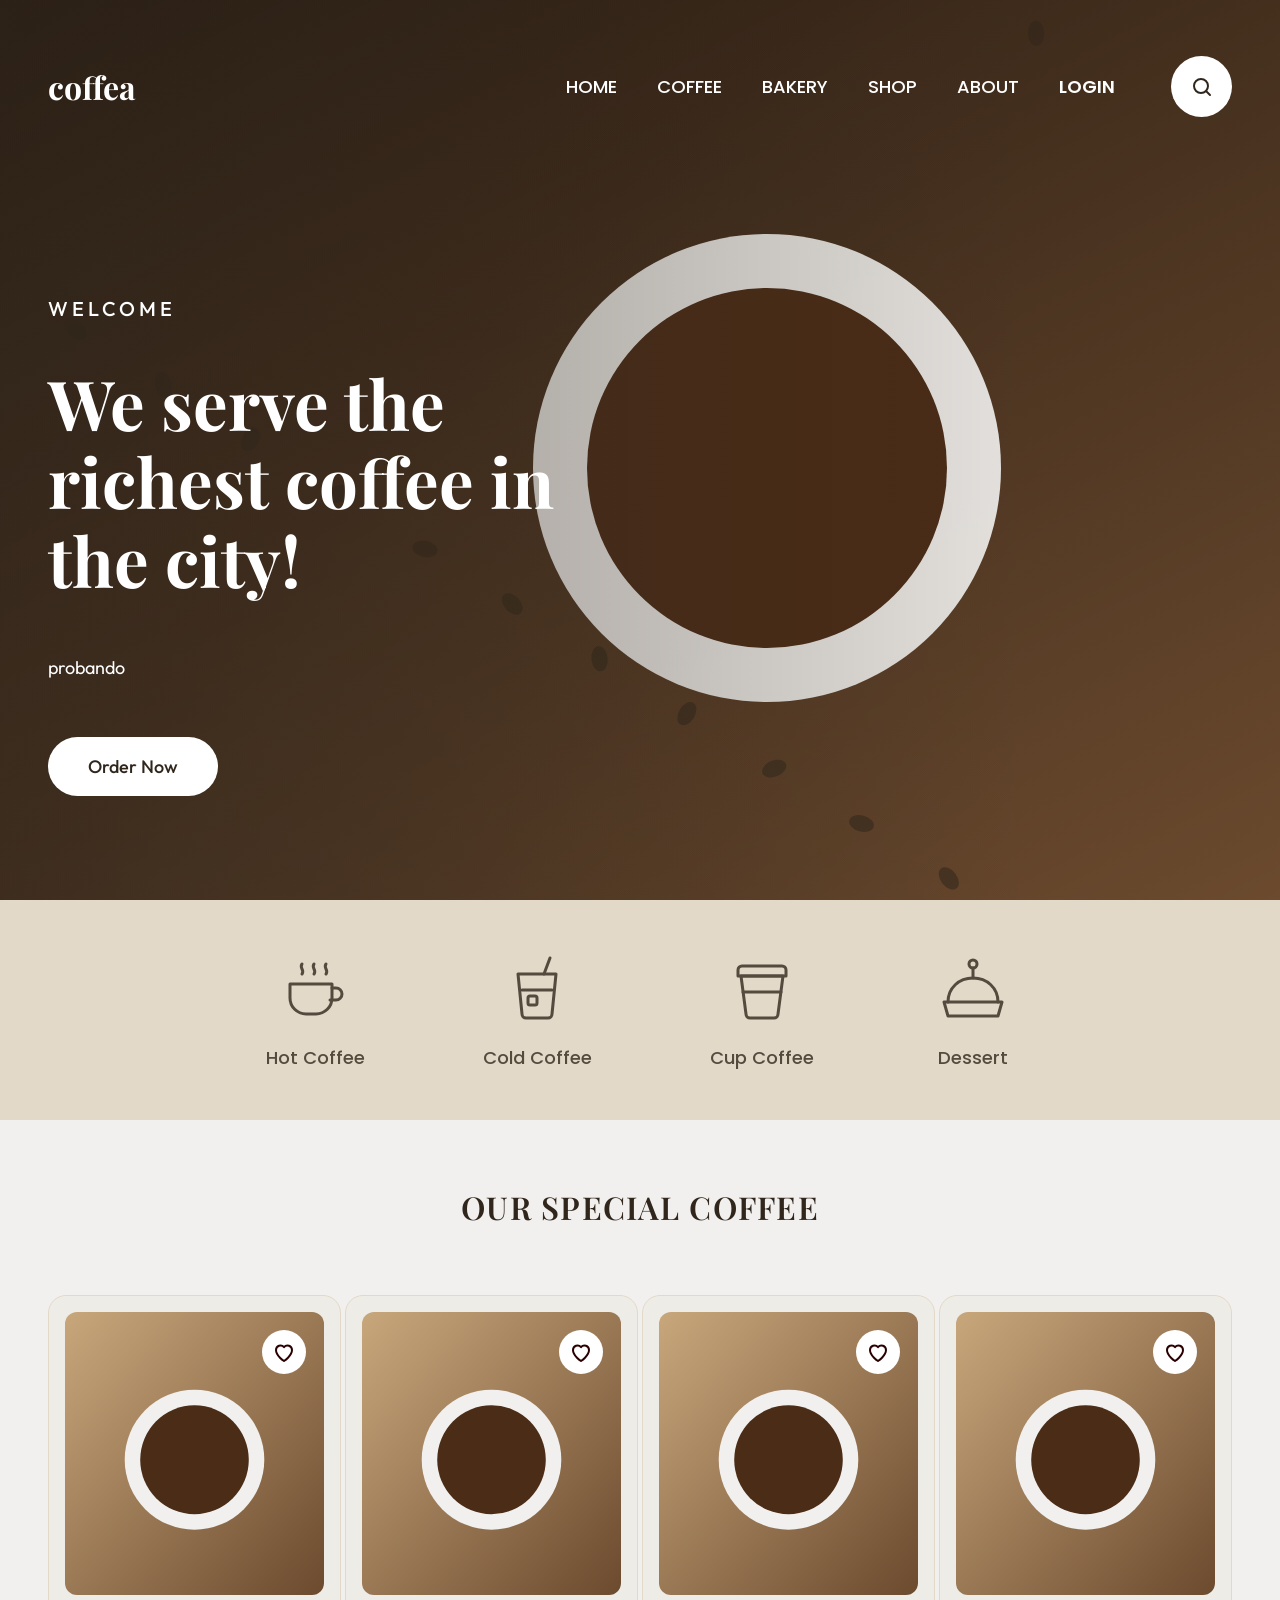
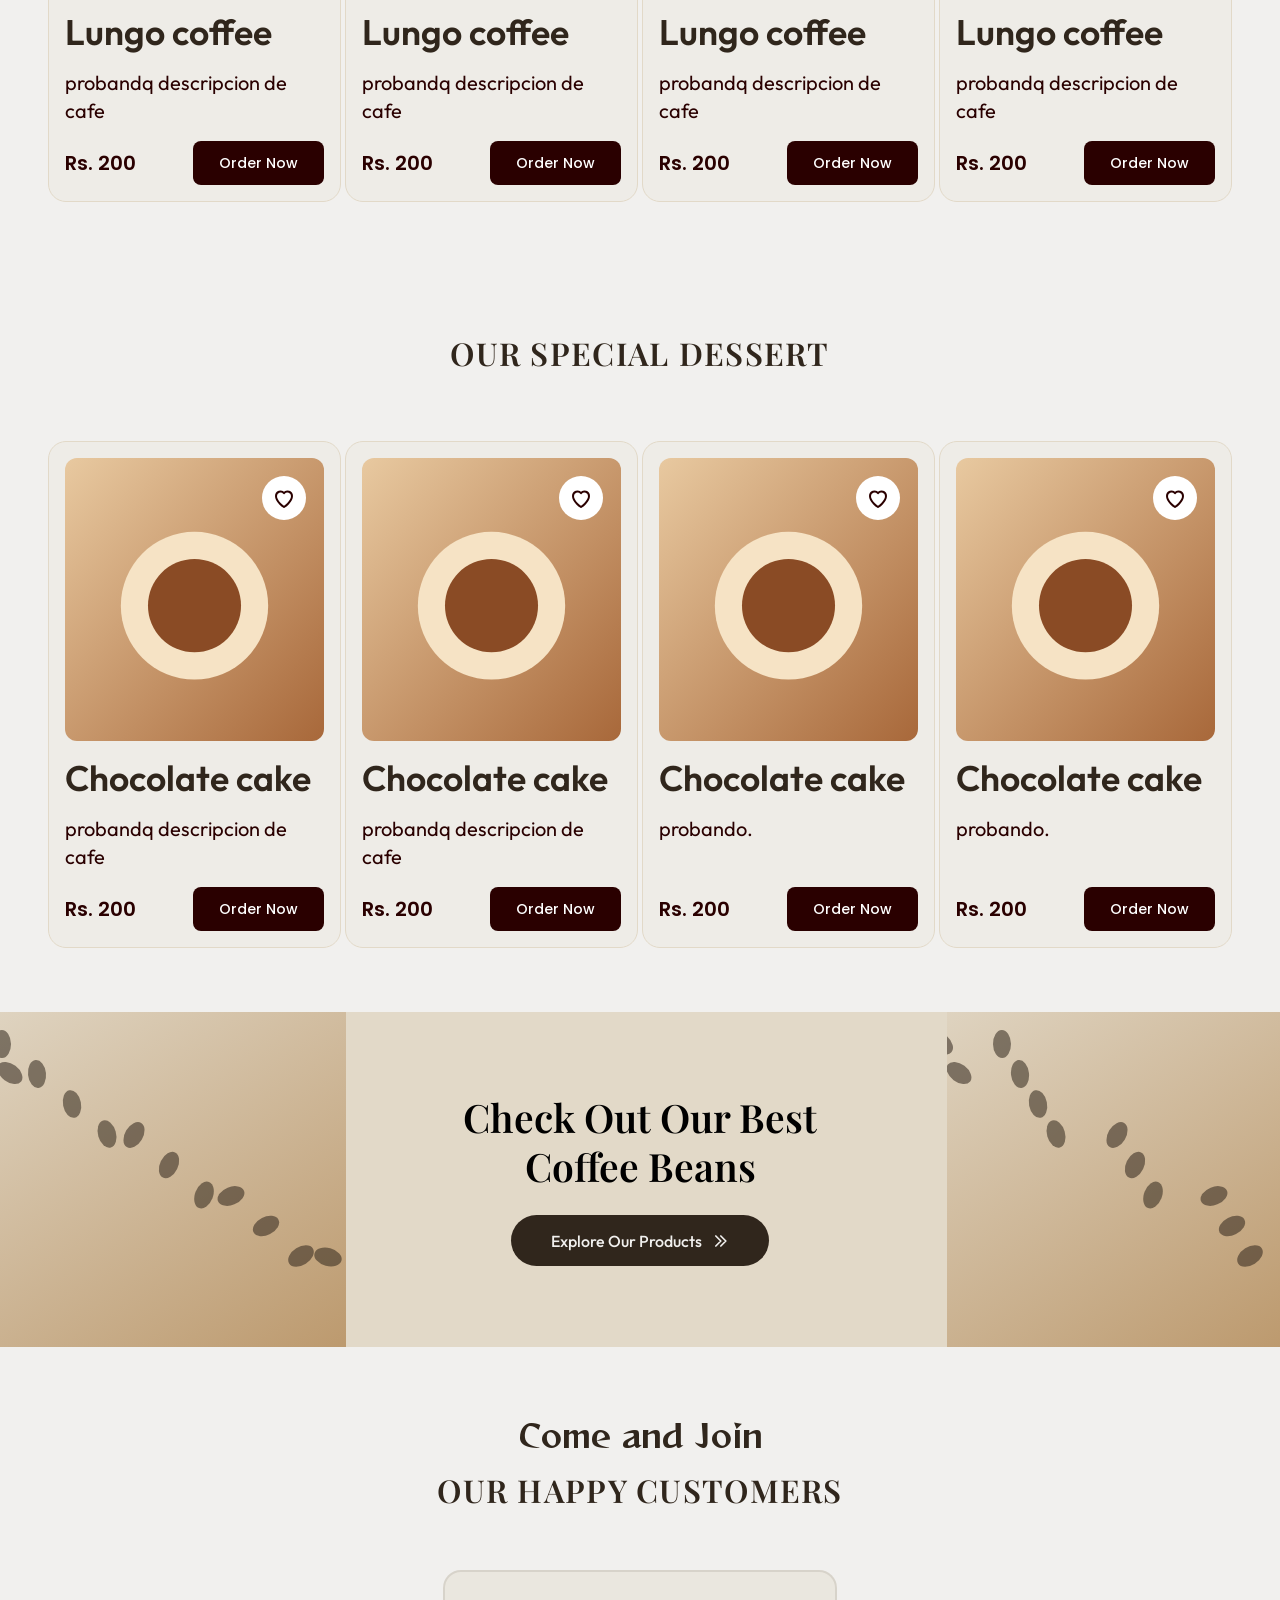
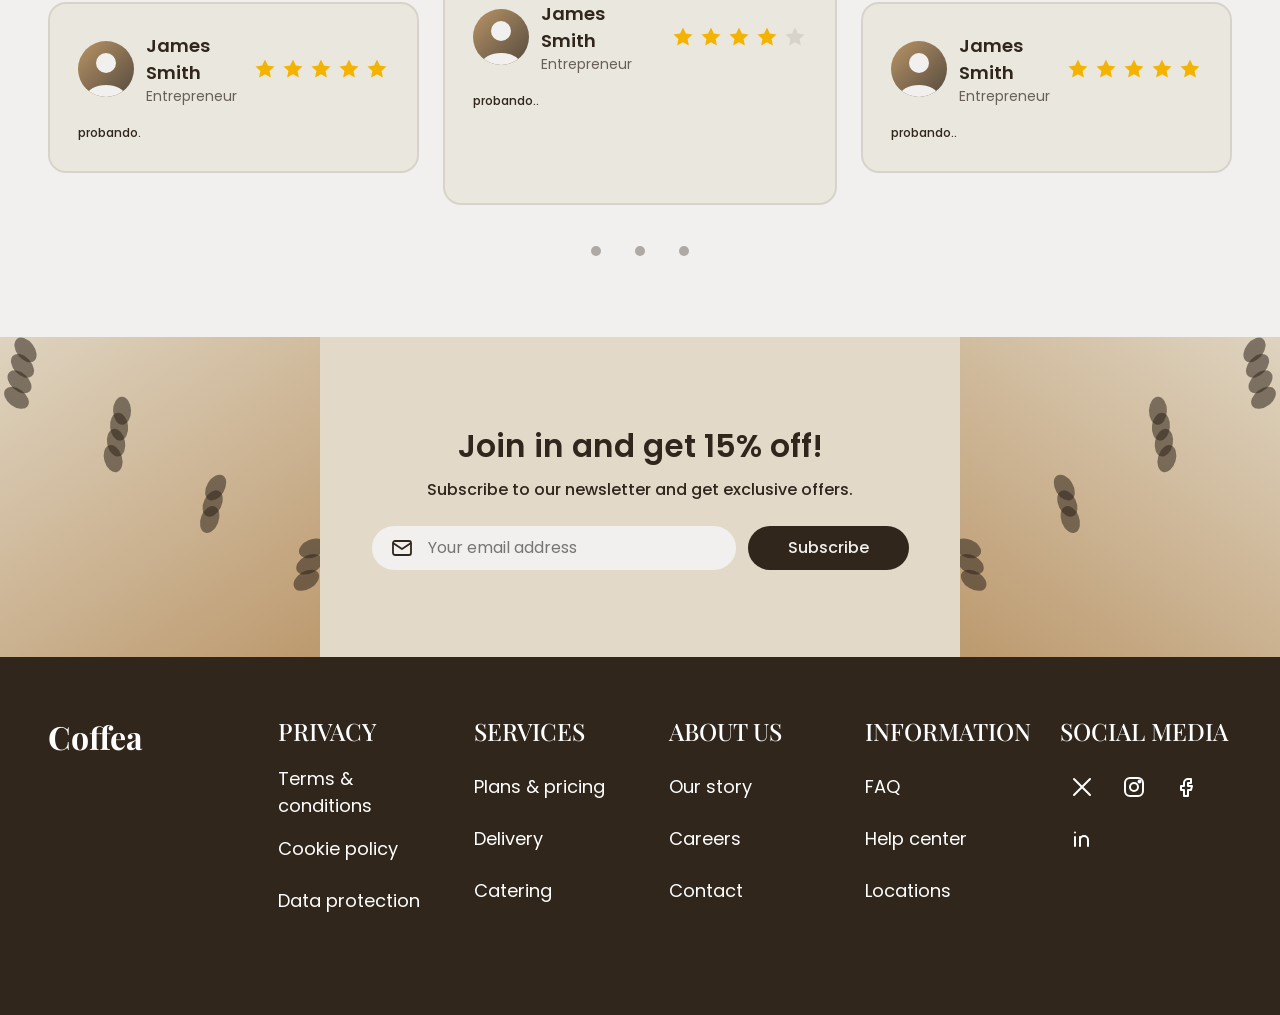
==== commit 30a24d47: "Update index.html" ====
--- a/index.html
+++ b/index.html
@@ -86,7 +86,7 @@
               </label>
             </div>
             <h3 class="product-card__title">Lungo coffee</h3>
-            <p class="product-card__desc">Lorem ipsum dolor sit amet, consectetur adipiscing elit sed do eiusmod.</p>
+            <p class="product-card__desc">probandq descripcion de cafe</p>
             <div class="product-card__row">
               <p class="product-card__price"><span aria-hidden="true">Rs. </span><data value="200">200</data></p>
               <a class="product-card__btn" href="#">Order Now<span class="visually-hidden"> Lungo coffee</span></a>
@@ -102,7 +102,7 @@
               </label>
             </div>
             <h3 class="product-card__title">Lungo coffee</h3>
-            <p class="product-card__desc">Lorem ipsum dolor sit amet, consectetur adipiscing elit sed do eiusmod.</p>
+            <p class="product-card__desc">probandq descripcion de cafe</p>
             <div class="product-card__row">
               <p class="product-card__price"><span aria-hidden="true">Rs. </span><data value="200">200</data></p>
               <a class="product-card__btn" href="#">Order Now<span class="visually-hidden"> Lungo coffee</span></a>
@@ -118,7 +118,7 @@
               </label>
             </div>
             <h3 class="product-card__title">Lungo coffee</h3>
-            <p class="product-card__desc">Lorem ipsum dolor sit amet, consectetur adipiscing elit sed do eiusmod.</p>
+            <p class="product-card__desc">probandq descripcion de cafe</p>
             <div class="product-card__row">
               <p class="product-card__price"><span aria-hidden="true">Rs. </span><data value="200">200</data></p>
               <a class="product-card__btn" href="#">Order Now<span class="visually-hidden"> Lungo coffee</span></a>
@@ -134,7 +134,7 @@
               </label>
             </div>
             <h3 class="product-card__title">Lungo coffee</h3>
-            <p class="product-card__desc">Lorem ipsum dolor sit amet, consectetur adipiscing elit sed do eiusmod.</p>
+            <p class="product-card__desc">probandq descripcion de cafe</p>
             <div class="product-card__row">
               <p class="product-card__price"><span aria-hidden="true">Rs. </span><data value="200">200</data></p>
               <a class="product-card__btn" href="#">Order Now<span class="visually-hidden"> Lungo coffee</span></a>
@@ -150,7 +150,7 @@
               </label>
             </div>
             <h3 class="product-card__title">Lungo coffee</h3>
-            <p class="product-card__desc">Lorem ipsum dolor sit amet, consectetur adipiscing elit sed do eiusmod.</p>
+            <p class="product-card__desc">probandq descripcion de cafe</p>
             <div class="product-card__row">
               <p class="product-card__price"><span aria-hidden="true">Rs. </span><data value="200">200</data></p>
               <a class="product-card__btn" href="#">Order Now<span class="visually-hidden"> Lungo coffee</span></a>
@@ -166,7 +166,7 @@
               </label>
             </div>
             <h3 class="product-card__title">Lungo coffee</h3>
-            <p class="product-card__desc">Lorem ipsum dolor sit amet, consectetur adipiscing elit sed do eiusmod.</p>
+            <p class="product-card__desc">probandq descripcion de cafe</p>
             <div class="product-card__row">
               <p class="product-card__price"><span aria-hidden="true">Rs. </span><data value="200">200</data></p>
               <a class="product-card__btn" href="#">Order Now<span class="visually-hidden"> Lungo coffee</span></a>
@@ -192,7 +192,7 @@
               </label>
             </div>
             <h3 class="product-card__title">Chocolate cake</h3>
-            <p class="product-card__desc">Lorem ipsum dolor sit amet, consectetur adipiscing elit sed do eiusmod.</p>
+            <p class="product-card__desc">probandq descripcion de cafe</p>
             <div class="product-card__row">
               <p class="product-card__price"><span aria-hidden="true">Rs. </span><data value="200">200</data></p>
               <a class="product-card__btn" href="#">Order Now<span class="visually-hidden"> Chocolate cake</span></a>
@@ -208,7 +208,7 @@
               </label>
             </div>
             <h3 class="product-card__title">Chocolate cake</h3>
-            <p class="product-card__desc">Lorem ipsum dolor sit amet, consectetur adipiscing elit sed do eiusmod.</p>
+            <p class="product-card__desc">probandq descripcion de cafe</p>
             <div class="product-card__row">
               <p class="product-card__price"><span aria-hidden="true">Rs. </span><data value="200">200</data></p>
               <a class="product-card__btn" href="#">Order Now<span class="visually-hidden"> Chocolate cake</span></a>
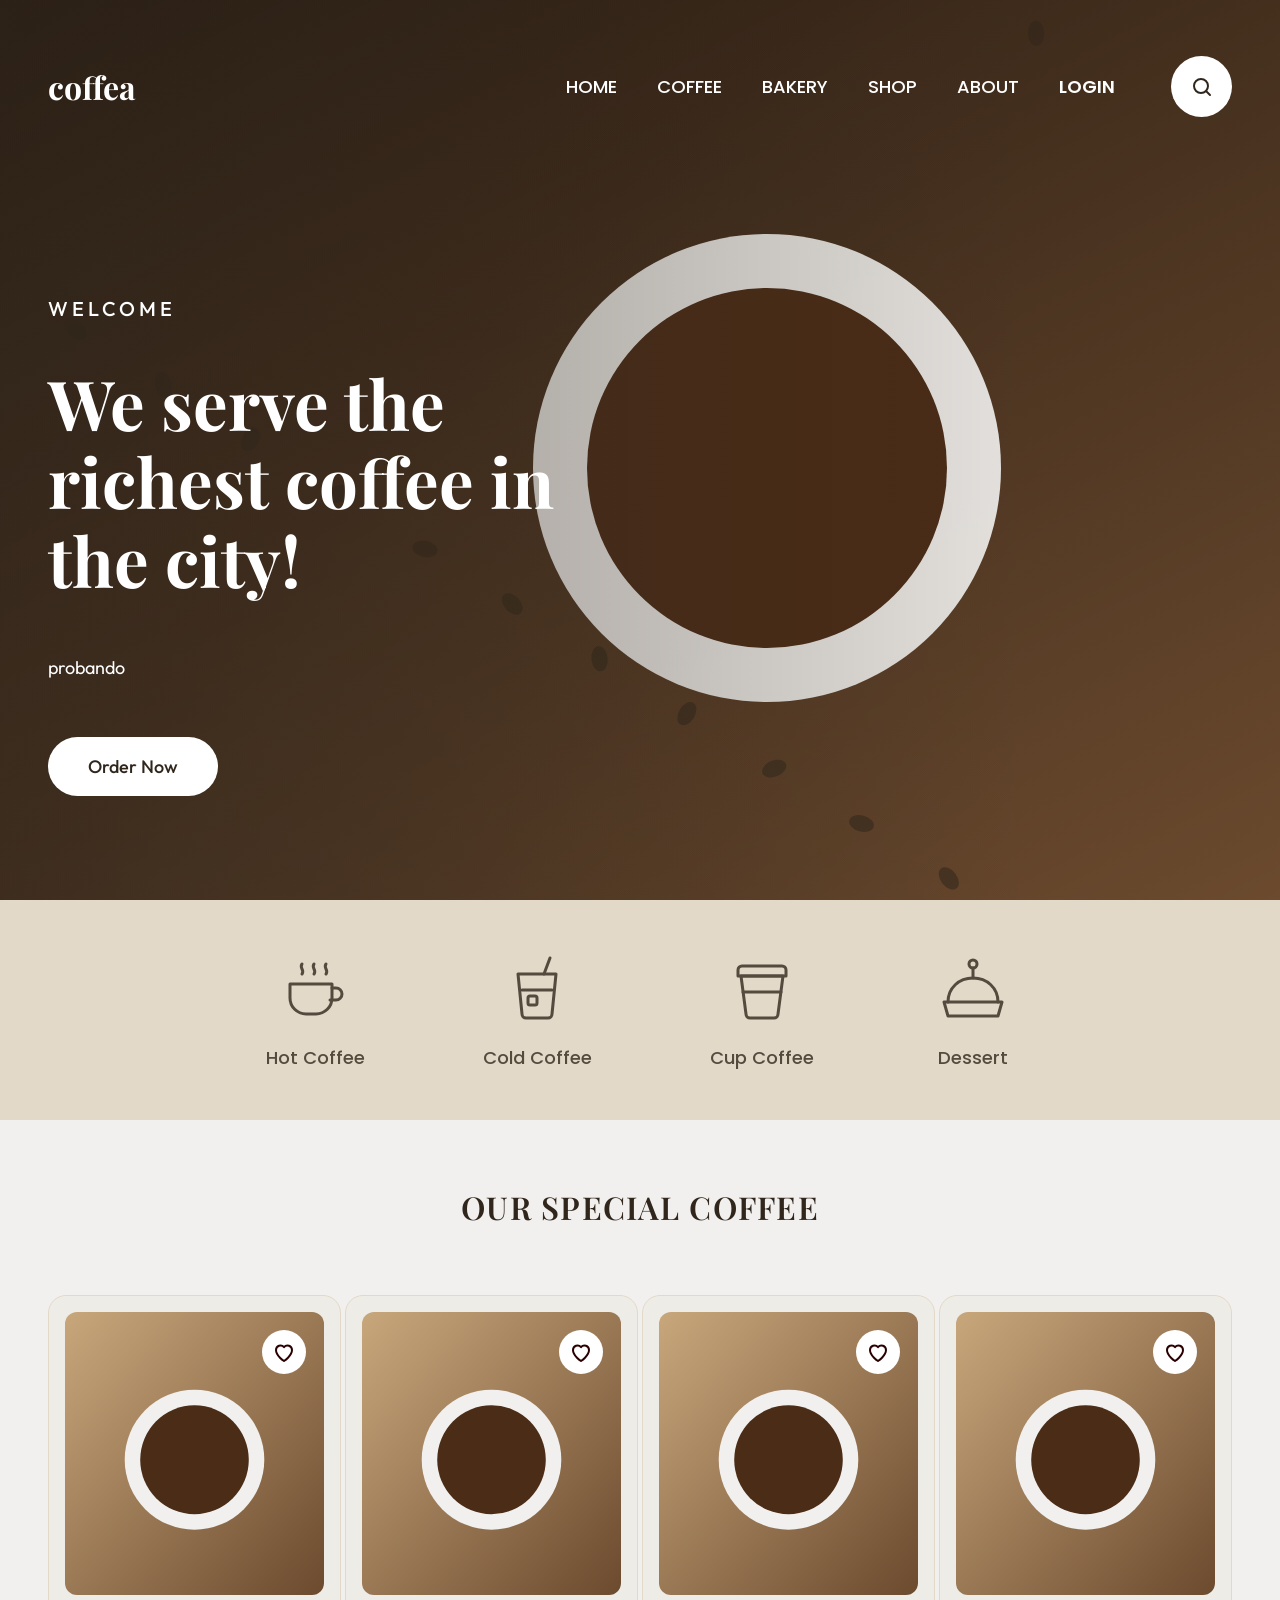
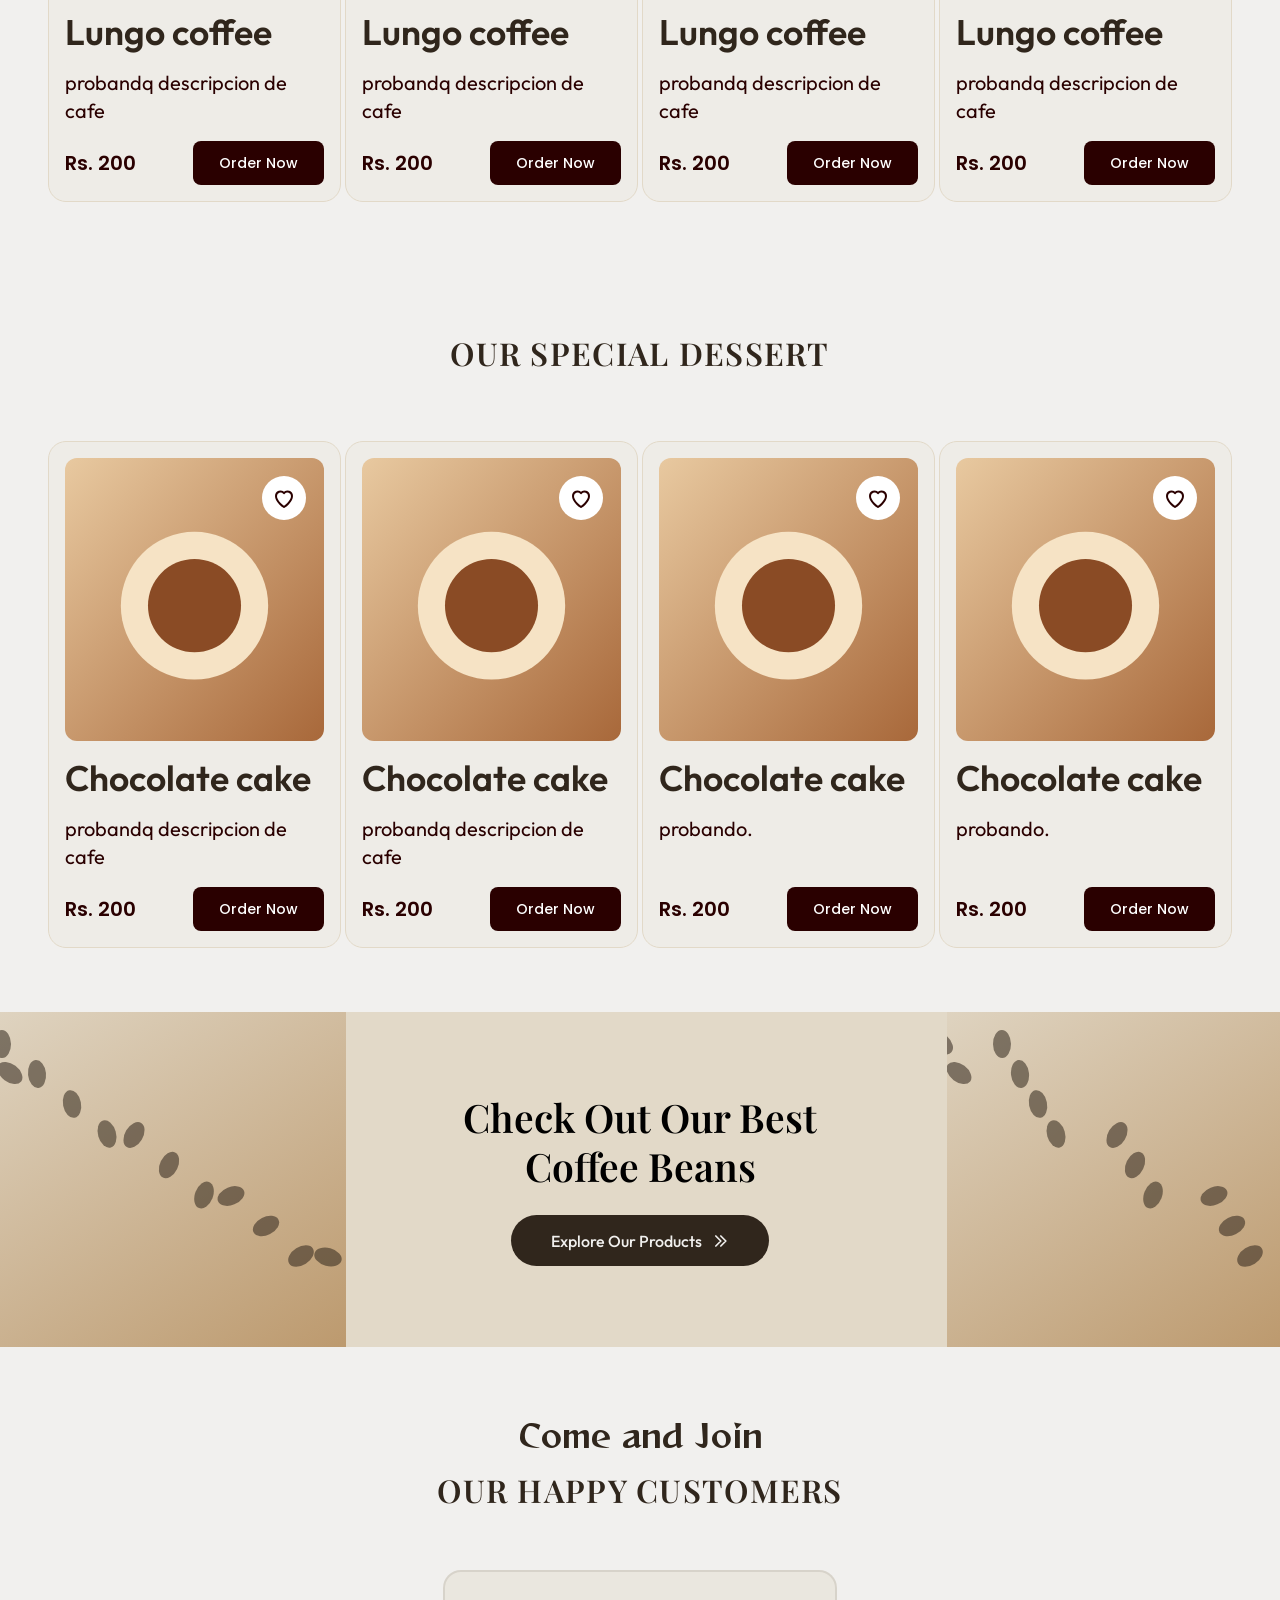
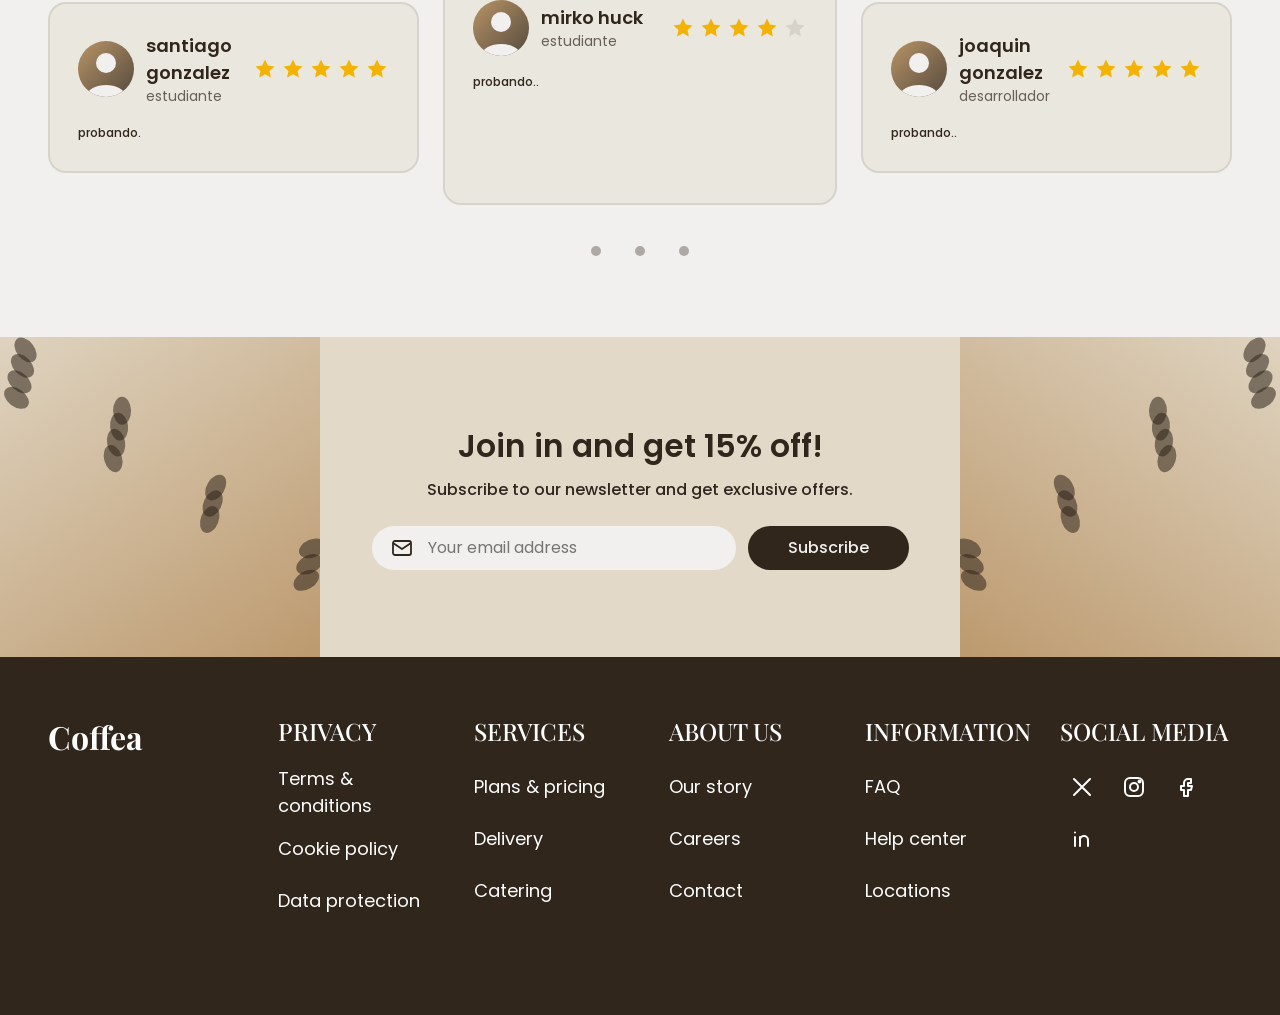
==== commit 06fa6dd5: "Update index.html" ====
--- a/index.html
+++ b/index.html
@@ -302,8 +302,8 @@
           <figcaption class="testimonial-card__head">
             <img class="testimonial-card__avatar" src="assets/img/avatar-1.svg" alt="" width="56" height="56" loading="lazy" decoding="async">
             <span class="testimonial-card__who">
-              <span class="testimonial-card__name">James Smith</span>
-              <span class="testimonial-card__role">Entrepreneur</span>
+              <span class="testimonial-card__name">santiago gonzalez</span>
+              <span class="testimonial-card__role">estudiante</span>
             </span>
             <span class="testimonial-card__rating" role="img" aria-label="5 out of 5 stars"><span class="icon icon--star testimonial-card__star" aria-hidden="true"></span><span class="icon icon--star testimonial-card__star" aria-hidden="true"></span><span class="icon icon--star testimonial-card__star" aria-hidden="true"></span><span class="icon icon--star testimonial-card__star" aria-hidden="true"></span><span class="icon icon--star testimonial-card__star" aria-hidden="true"></span></span>
           </figcaption>
@@ -313,8 +313,8 @@
           <figcaption class="testimonial-card__head">
             <img class="testimonial-card__avatar" src="assets/img/avatar-2.svg" alt="" width="56" height="56" loading="lazy" decoding="async">
             <span class="testimonial-card__who">
-              <span class="testimonial-card__name">James Smith</span>
-              <span class="testimonial-card__role">Entrepreneur</span>
+              <span class="testimonial-card__name">mirko huck</span>
+              <span class="testimonial-card__role">estudiante</span>
             </span>
             <span class="testimonial-card__rating" role="img" aria-label="4 out of 5 stars"><span class="icon icon--star testimonial-card__star" aria-hidden="true"></span><span class="icon icon--star testimonial-card__star" aria-hidden="true"></span><span class="icon icon--star testimonial-card__star" aria-hidden="true"></span><span class="icon icon--star testimonial-card__star" aria-hidden="true"></span><span class="icon icon--star testimonial-card__star testimonial-card__star--off" aria-hidden="true"></span></span>
           </figcaption>
@@ -324,8 +324,8 @@
           <figcaption class="testimonial-card__head">
             <img class="testimonial-card__avatar" src="assets/img/avatar-3.svg" alt="" width="56" height="56" loading="lazy" decoding="async">
             <span class="testimonial-card__who">
-              <span class="testimonial-card__name">James Smith</span>
-              <span class="testimonial-card__role">Entrepreneur</span>
+              <span class="testimonial-card__name">joaquin gonzalez</span>
+              <span class="testimonial-card__role">desarrollador</span>
             </span>
             <span class="testimonial-card__rating" role="img" aria-label="5 out of 5 stars"><span class="icon icon--star testimonial-card__star" aria-hidden="true"></span><span class="icon icon--star testimonial-card__star" aria-hidden="true"></span><span class="icon icon--star testimonial-card__star" aria-hidden="true"></span><span class="icon icon--star testimonial-card__star" aria-hidden="true"></span><span class="icon icon--star testimonial-card__star" aria-hidden="true"></span></span>
           </figcaption>
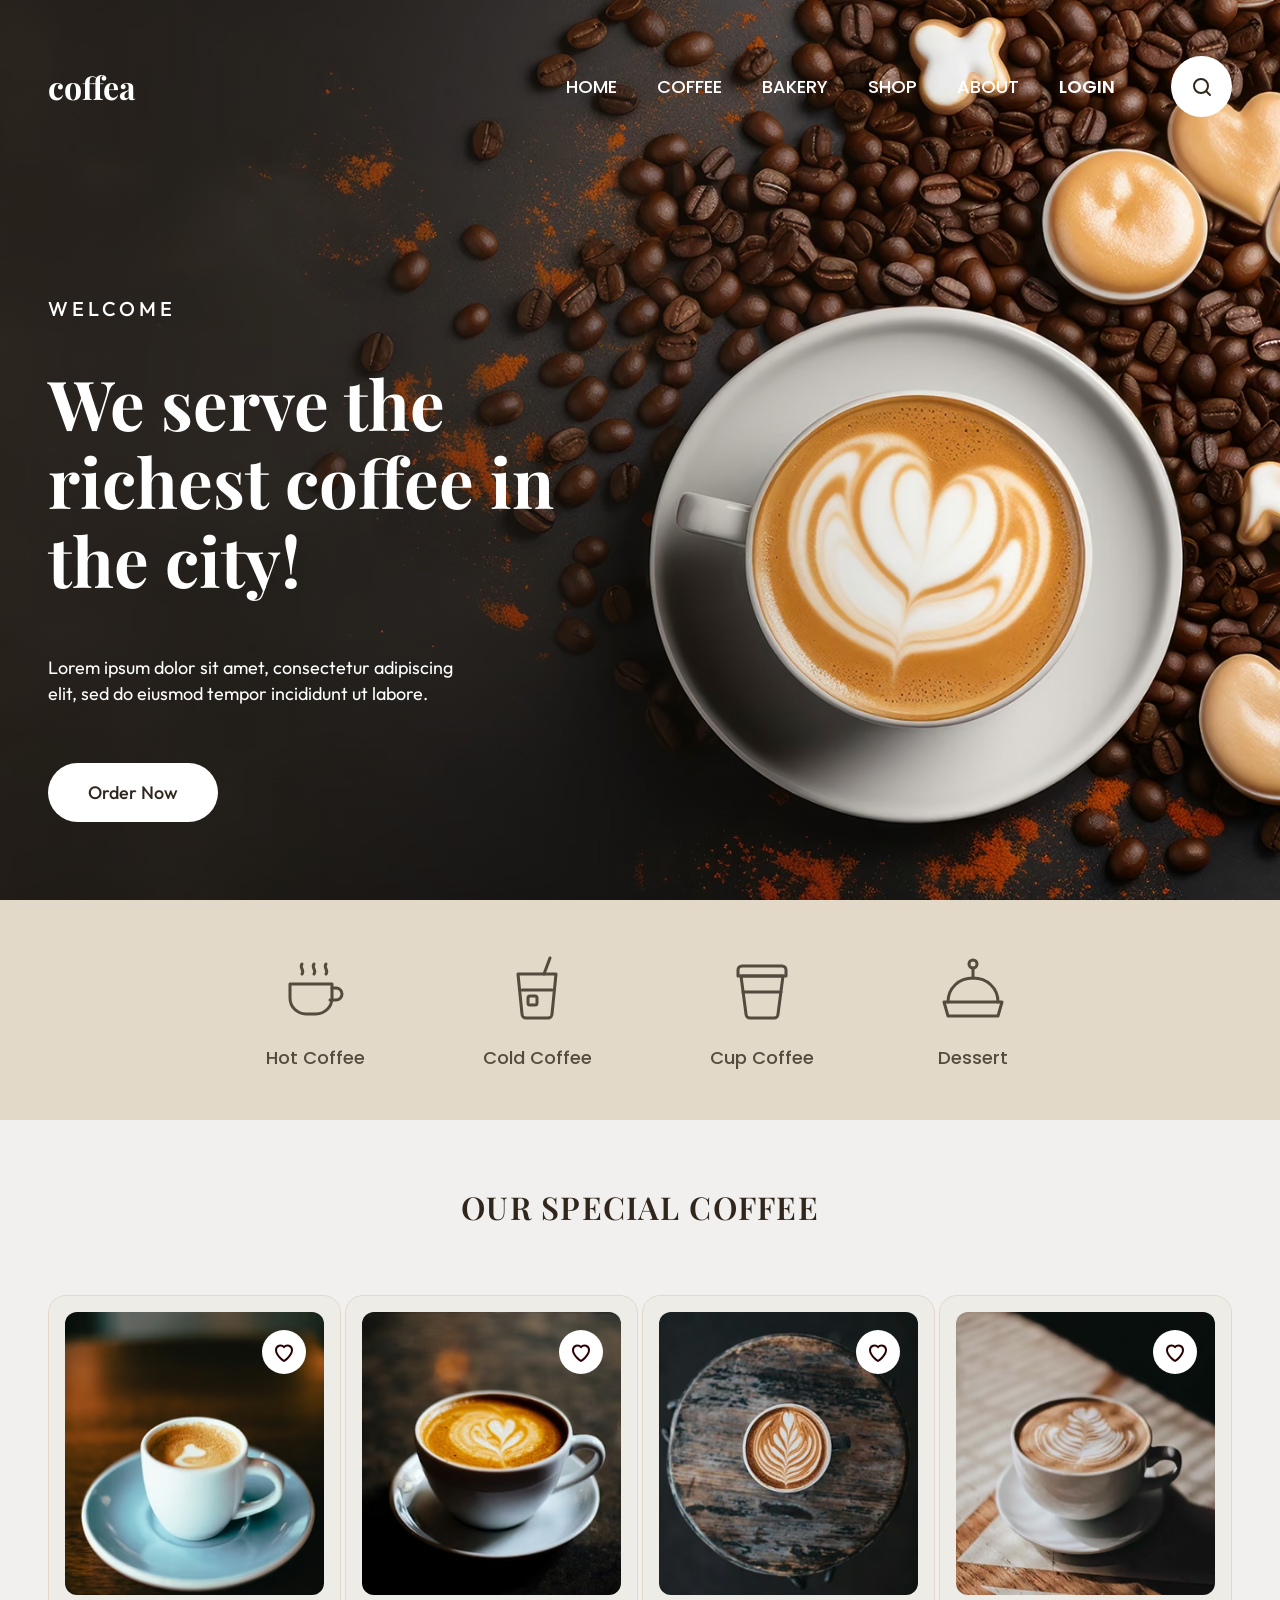
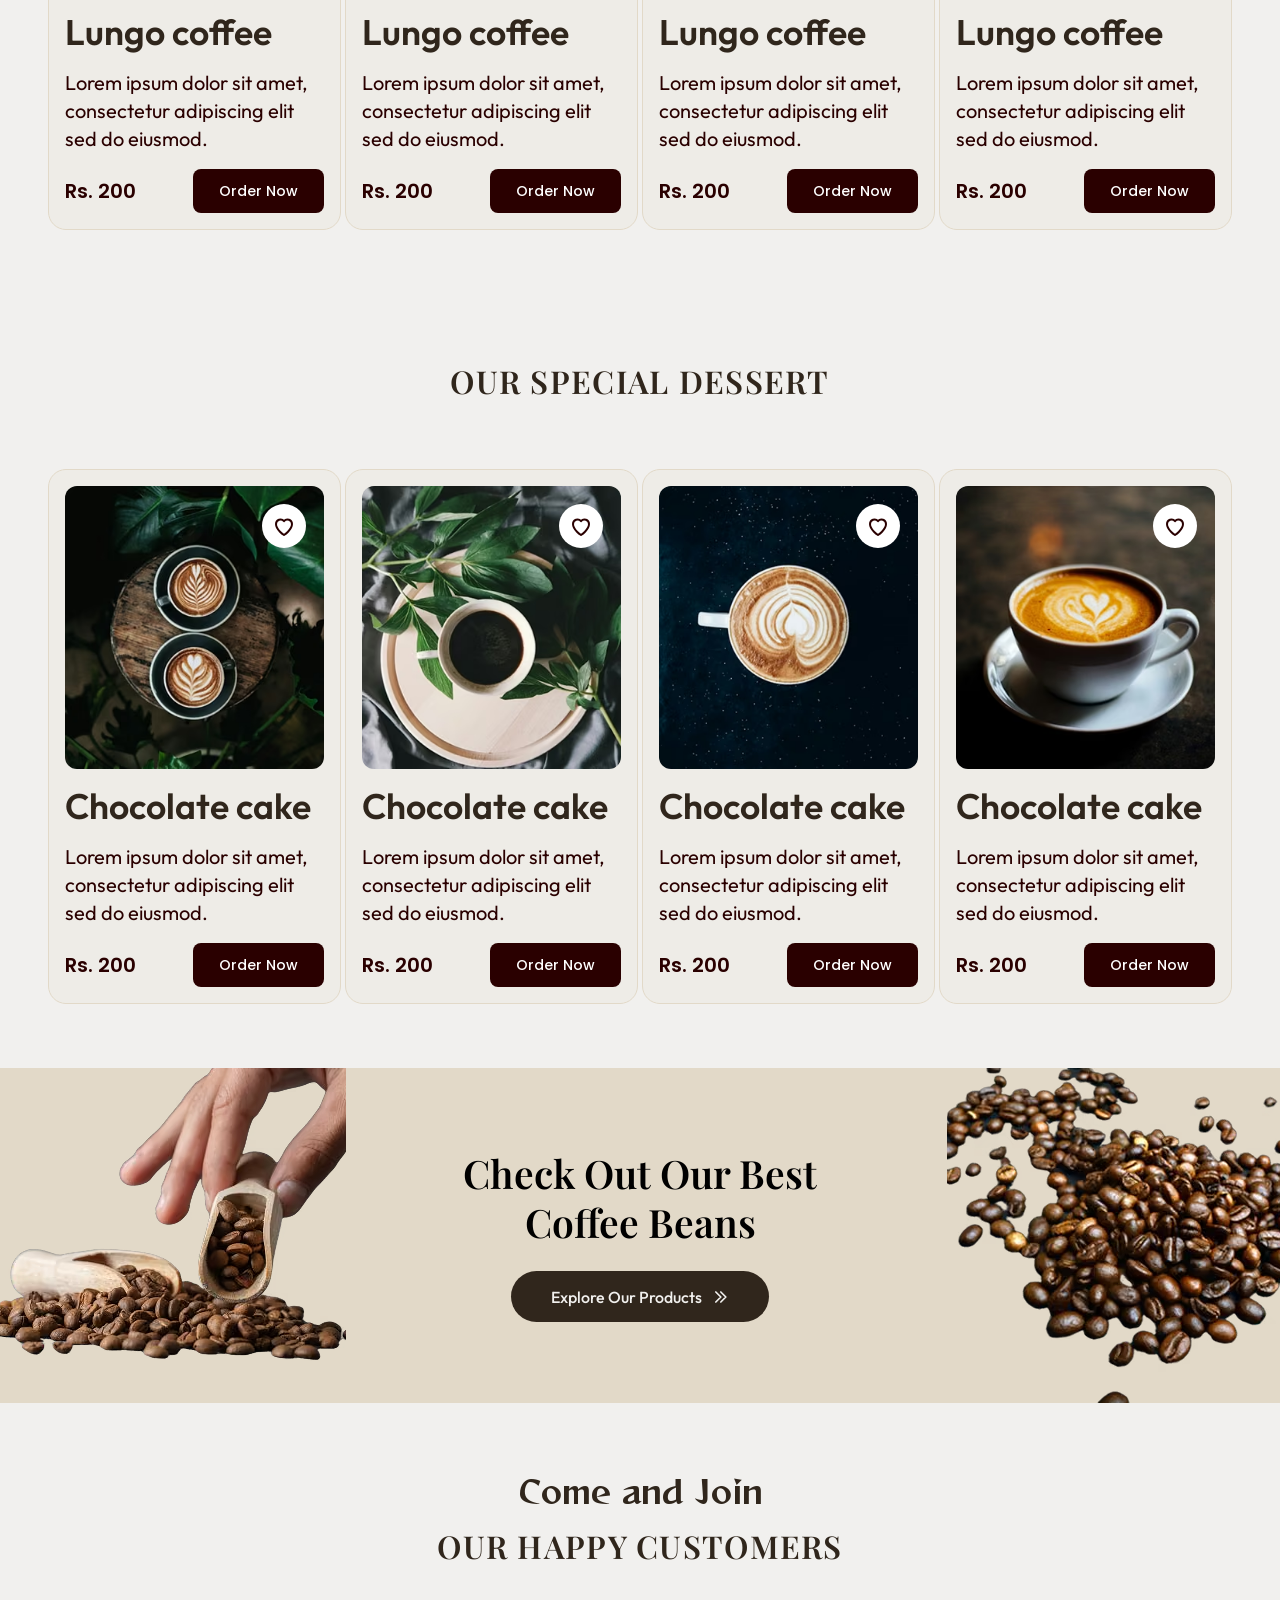
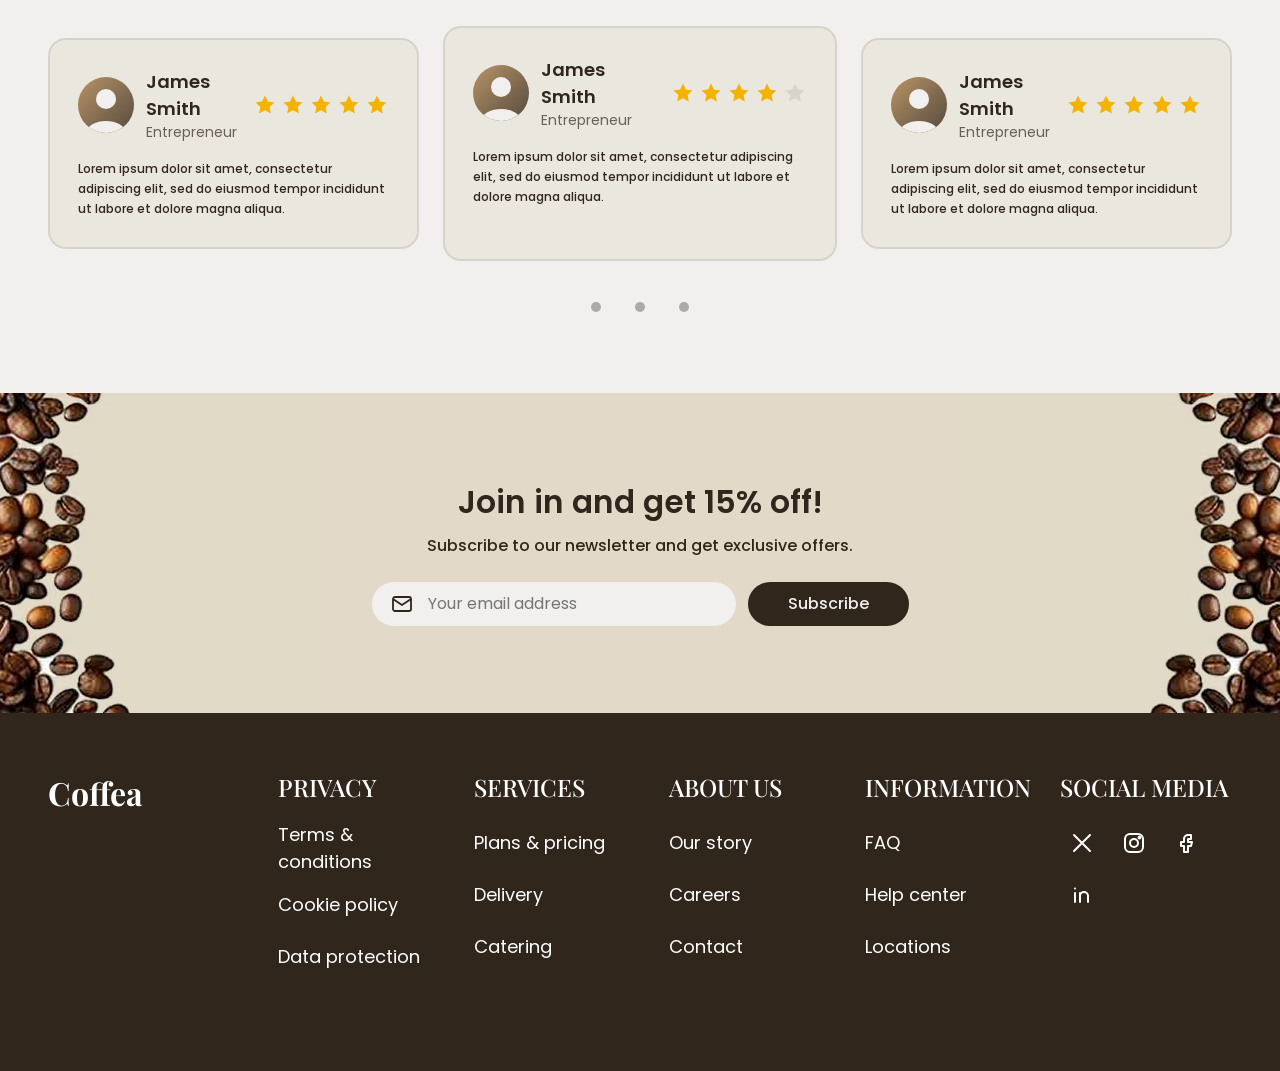
==== commit ad837930: "Add files via upload" ====
--- a/index.html
+++ b/index.html
@@ -8,12 +8,12 @@
   <meta property="og:title" content="Coffea | The richest coffee in the city">
   <meta property="og:description" content="Explore our special coffee and dessert menu.">
   <meta property="og:type" content="website">
-  <meta property="og:image" content="assets/img/hero.svg">
+  <meta property="og:image" content="assets/img/hero.jpg">
   <link rel="icon" href="assets/favicon.svg" type="image/svg+xml">
   <link rel="preconnect" href="https://fonts.googleapis.com">
   <link rel="preconnect" href="https://fonts.gstatic.com" crossorigin>
   <link rel="stylesheet" href="https://fonts.googleapis.com/css2?family=Outfit:wght@400;500;600&amp;family=Playfair+Display:wght@500;600;700&amp;family=Poppins:wght@400;500;600&amp;family=Reggae+One&amp;display=swap">
-  <link rel="preload" as="image" href="assets/img/hero.svg" fetchpriority="high">
+  <link rel="preload" as="image" href="assets/img/hero.avif" type="image/avif" fetchpriority="high">
   <link rel="stylesheet" href="css/main.css">
 </head>
 <body>
@@ -51,12 +51,12 @@
 
   <main id="main">
     <section class="hero" aria-labelledby="hero-title">
-      <img class="hero__bg" src="assets/img/hero.svg" alt="Cup of espresso surrounded by coffee beans" width="1920" height="1000" fetchpriority="high" decoding="async">
+      <picture><source srcset="assets/img/hero.avif" type="image/avif"><source srcset="assets/img/hero.webp" type="image/webp"><img class="hero__bg" src="assets/img/hero.jpg" alt="Cappuccino with heart latte art surrounded by coffee beans" width="1920" height="1000" fetchpriority="high" decoding="async"></picture>
       <div class="container hero__inner">
         <div class="hero__content">
           <p class="hero__eyebrow">Welcome</p>
           <h1 class="hero__title" id="hero-title">We serve the richest coffee in the city!</h1>
-          <p class="hero__text">probando</p>
+          <p class="hero__text">Lorem ipsum dolor sit amet, consectetur adipiscing elit, sed do eiusmod tempor incididunt ut labore.</p>
           <a class="hero__btn" href="#coffee-title">Order Now</a>
         </div>
       </div>
@@ -78,7 +78,7 @@
         <div class="carousel__track" role="group" aria-label="Our Special Coffee" tabindex="0">
           <article class="product-card" id="coffee-1">
             <div class="product-card__media">
-              <img class="product-card__img" src="assets/img/coffee-1.svg" alt="Cup of lungo coffee" width="334" height="364" loading="lazy" decoding="async">
+              <picture><source srcset="assets/img/coffee-1.avif" type="image/avif"><source srcset="assets/img/coffee-1.webp" type="image/webp"><img class="product-card__img" src="assets/img/coffee-1.jpg" alt="Espresso in a white cup on a light blue saucer" width="334" height="364" loading="lazy" decoding="async"></picture>
               <input class="product-card__fav-input visually-hidden" type="checkbox" id="fav-coffee-1">
               <label class="product-card__fav" for="fav-coffee-1">
                 <span class="visually-hidden">Add Lungo coffee to favorites</span>
@@ -86,7 +86,7 @@
               </label>
             </div>
             <h3 class="product-card__title">Lungo coffee</h3>
-            <p class="product-card__desc">probandq descripcion de cafe</p>
+            <p class="product-card__desc">Lorem ipsum dolor sit amet, consectetur adipiscing elit sed do eiusmod.</p>
             <div class="product-card__row">
               <p class="product-card__price"><span aria-hidden="true">Rs. </span><data value="200">200</data></p>
               <a class="product-card__btn" href="#">Order Now<span class="visually-hidden"> Lungo coffee</span></a>
@@ -94,7 +94,7 @@
           </article>
           <article class="product-card" id="coffee-2">
             <div class="product-card__media">
-              <img class="product-card__img" src="assets/img/coffee-2.svg" alt="Cup of lungo coffee" width="334" height="364" loading="lazy" decoding="async">
+              <picture><source srcset="assets/img/coffee-2.avif" type="image/avif"><source srcset="assets/img/coffee-2.webp" type="image/webp"><img class="product-card__img" src="assets/img/coffee-2.jpg" alt="Latte with heart-shaped latte art in a white cup" width="334" height="364" loading="lazy" decoding="async"></picture>
               <input class="product-card__fav-input visually-hidden" type="checkbox" id="fav-coffee-2">
               <label class="product-card__fav" for="fav-coffee-2">
                 <span class="visually-hidden">Add Lungo coffee to favorites</span>
@@ -102,7 +102,7 @@
               </label>
             </div>
             <h3 class="product-card__title">Lungo coffee</h3>
-            <p class="product-card__desc">probandq descripcion de cafe</p>
+            <p class="product-card__desc">Lorem ipsum dolor sit amet, consectetur adipiscing elit sed do eiusmod.</p>
             <div class="product-card__row">
               <p class="product-card__price"><span aria-hidden="true">Rs. </span><data value="200">200</data></p>
               <a class="product-card__btn" href="#">Order Now<span class="visually-hidden"> Lungo coffee</span></a>
@@ -110,7 +110,7 @@
           </article>
           <article class="product-card" id="coffee-3">
             <div class="product-card__media">
-              <img class="product-card__img" src="assets/img/coffee-3.svg" alt="Cup of lungo coffee" width="334" height="364" loading="lazy" decoding="async">
+              <picture><source srcset="assets/img/coffee-3.avif" type="image/avif"><source srcset="assets/img/coffee-3.webp" type="image/webp"><img class="product-card__img" src="assets/img/coffee-3.jpg" alt="Cappuccino with latte art on a round wooden table, seen from above" width="334" height="364" loading="lazy" decoding="async"></picture>
               <input class="product-card__fav-input visually-hidden" type="checkbox" id="fav-coffee-3">
               <label class="product-card__fav" for="fav-coffee-3">
                 <span class="visually-hidden">Add Lungo coffee to favorites</span>
@@ -118,7 +118,7 @@
               </label>
             </div>
             <h3 class="product-card__title">Lungo coffee</h3>
-            <p class="product-card__desc">probandq descripcion de cafe</p>
+            <p class="product-card__desc">Lorem ipsum dolor sit amet, consectetur adipiscing elit sed do eiusmod.</p>
             <div class="product-card__row">
               <p class="product-card__price"><span aria-hidden="true">Rs. </span><data value="200">200</data></p>
               <a class="product-card__btn" href="#">Order Now<span class="visually-hidden"> Lungo coffee</span></a>
@@ -126,7 +126,7 @@
           </article>
           <article class="product-card" id="coffee-4">
             <div class="product-card__media">
-              <img class="product-card__img" src="assets/img/coffee-4.svg" alt="Cup of lungo coffee" width="334" height="364" loading="lazy" decoding="async">
+              <picture><source srcset="assets/img/coffee-4.avif" type="image/avif"><source srcset="assets/img/coffee-4.webp" type="image/webp"><img class="product-card__img" src="assets/img/coffee-4.jpg" alt="Cappuccino in a white cup on a sunlit wooden table" width="334" height="364" loading="lazy" decoding="async"></picture>
               <input class="product-card__fav-input visually-hidden" type="checkbox" id="fav-coffee-4">
               <label class="product-card__fav" for="fav-coffee-4">
                 <span class="visually-hidden">Add Lungo coffee to favorites</span>
@@ -134,7 +134,7 @@
               </label>
             </div>
             <h3 class="product-card__title">Lungo coffee</h3>
-            <p class="product-card__desc">probandq descripcion de cafe</p>
+            <p class="product-card__desc">Lorem ipsum dolor sit amet, consectetur adipiscing elit sed do eiusmod.</p>
             <div class="product-card__row">
               <p class="product-card__price"><span aria-hidden="true">Rs. </span><data value="200">200</data></p>
               <a class="product-card__btn" href="#">Order Now<span class="visually-hidden"> Lungo coffee</span></a>
@@ -142,7 +142,7 @@
           </article>
           <article class="product-card" id="coffee-5">
             <div class="product-card__media">
-              <img class="product-card__img" src="assets/img/coffee-1.svg" alt="Cup of lungo coffee" width="334" height="364" loading="lazy" decoding="async">
+              <picture><source srcset="assets/img/coffee-1.avif" type="image/avif"><source srcset="assets/img/coffee-1.webp" type="image/webp"><img class="product-card__img" src="assets/img/coffee-1.jpg" alt="Espresso in a white cup on a light blue saucer" width="334" height="364" loading="lazy" decoding="async"></picture>
               <input class="product-card__fav-input visually-hidden" type="checkbox" id="fav-coffee-5">
               <label class="product-card__fav" for="fav-coffee-5">
                 <span class="visually-hidden">Add Lungo coffee to favorites</span>
@@ -150,7 +150,7 @@
               </label>
             </div>
             <h3 class="product-card__title">Lungo coffee</h3>
-            <p class="product-card__desc">probandq descripcion de cafe</p>
+            <p class="product-card__desc">Lorem ipsum dolor sit amet, consectetur adipiscing elit sed do eiusmod.</p>
             <div class="product-card__row">
               <p class="product-card__price"><span aria-hidden="true">Rs. </span><data value="200">200</data></p>
               <a class="product-card__btn" href="#">Order Now<span class="visually-hidden"> Lungo coffee</span></a>
@@ -158,7 +158,7 @@
           </article>
           <article class="product-card" id="coffee-6">
             <div class="product-card__media">
-              <img class="product-card__img" src="assets/img/coffee-2.svg" alt="Cup of lungo coffee" width="334" height="364" loading="lazy" decoding="async">
+              <picture><source srcset="assets/img/coffee-2.avif" type="image/avif"><source srcset="assets/img/coffee-2.webp" type="image/webp"><img class="product-card__img" src="assets/img/coffee-2.jpg" alt="Latte with heart-shaped latte art in a white cup" width="334" height="364" loading="lazy" decoding="async"></picture>
               <input class="product-card__fav-input visually-hidden" type="checkbox" id="fav-coffee-6">
               <label class="product-card__fav" for="fav-coffee-6">
                 <span class="visually-hidden">Add Lungo coffee to favorites</span>
@@ -166,7 +166,7 @@
               </label>
             </div>
             <h3 class="product-card__title">Lungo coffee</h3>
-            <p class="product-card__desc">probandq descripcion de cafe</p>
+            <p class="product-card__desc">Lorem ipsum dolor sit amet, consectetur adipiscing elit sed do eiusmod.</p>
             <div class="product-card__row">
               <p class="product-card__price"><span aria-hidden="true">Rs. </span><data value="200">200</data></p>
               <a class="product-card__btn" href="#">Order Now<span class="visually-hidden"> Lungo coffee</span></a>
@@ -184,7 +184,7 @@
         <div class="carousel__track" role="group" aria-label="Our Special Dessert" tabindex="0">
           <article class="product-card" id="dessert-1">
             <div class="product-card__media">
-              <img class="product-card__img" src="assets/img/dessert-1.svg" alt="Slice of chocolate cake" width="334" height="364" loading="lazy" decoding="async">
+              <picture><source srcset="assets/img/dessert-1.avif" type="image/avif"><source srcset="assets/img/dessert-1.webp" type="image/webp"><img class="product-card__img" src="assets/img/dessert-1.jpg" alt="Two cups of latte art coffee on a wooden table among plant leaves" width="334" height="364" loading="lazy" decoding="async"></picture>
               <input class="product-card__fav-input visually-hidden" type="checkbox" id="fav-dessert-1">
               <label class="product-card__fav" for="fav-dessert-1">
                 <span class="visually-hidden">Add Chocolate cake to favorites</span>
@@ -192,7 +192,7 @@
               </label>
             </div>
             <h3 class="product-card__title">Chocolate cake</h3>
-            <p class="product-card__desc">probandq descripcion de cafe</p>
+            <p class="product-card__desc">Lorem ipsum dolor sit amet, consectetur adipiscing elit sed do eiusmod.</p>
             <div class="product-card__row">
               <p class="product-card__price"><span aria-hidden="true">Rs. </span><data value="200">200</data></p>
               <a class="product-card__btn" href="#">Order Now<span class="visually-hidden"> Chocolate cake</span></a>
@@ -200,7 +200,7 @@
           </article>
           <article class="product-card" id="dessert-2">
             <div class="product-card__media">
-              <img class="product-card__img" src="assets/img/dessert-2.svg" alt="Slice of chocolate cake" width="334" height="364" loading="lazy" decoding="async">
+              <picture><source srcset="assets/img/dessert-2.avif" type="image/avif"><source srcset="assets/img/dessert-2.webp" type="image/webp"><img class="product-card__img" src="assets/img/dessert-2.jpg" alt="Black coffee in a white cup on a wooden tray with green leaves" width="334" height="364" loading="lazy" decoding="async"></picture>
               <input class="product-card__fav-input visually-hidden" type="checkbox" id="fav-dessert-2">
               <label class="product-card__fav" for="fav-dessert-2">
                 <span class="visually-hidden">Add Chocolate cake to favorites</span>
@@ -208,7 +208,7 @@
               </label>
             </div>
             <h3 class="product-card__title">Chocolate cake</h3>
-            <p class="product-card__desc">probandq descripcion de cafe</p>
+            <p class="product-card__desc">Lorem ipsum dolor sit amet, consectetur adipiscing elit sed do eiusmod.</p>
             <div class="product-card__row">
               <p class="product-card__price"><span aria-hidden="true">Rs. </span><data value="200">200</data></p>
               <a class="product-card__btn" href="#">Order Now<span class="visually-hidden"> Chocolate cake</span></a>
@@ -216,7 +216,7 @@
           </article>
           <article class="product-card" id="dessert-3">
             <div class="product-card__media">
-              <img class="product-card__img" src="assets/img/dessert-3.svg" alt="Slice of chocolate cake" width="334" height="364" loading="lazy" decoding="async">
+              <picture><source srcset="assets/img/dessert-3.avif" type="image/avif"><source srcset="assets/img/dessert-3.webp" type="image/webp"><img class="product-card__img" src="assets/img/dessert-3.jpg" alt="Cappuccino with latte art on a dark blue surface, seen from above" width="334" height="364" loading="lazy" decoding="async"></picture>
               <input class="product-card__fav-input visually-hidden" type="checkbox" id="fav-dessert-3">
               <label class="product-card__fav" for="fav-dessert-3">
                 <span class="visually-hidden">Add Chocolate cake to favorites</span>
@@ -224,7 +224,7 @@
               </label>
             </div>
             <h3 class="product-card__title">Chocolate cake</h3>
-            <p class="product-card__desc">probando.</p>
+            <p class="product-card__desc">Lorem ipsum dolor sit amet, consectetur adipiscing elit sed do eiusmod.</p>
             <div class="product-card__row">
               <p class="product-card__price"><span aria-hidden="true">Rs. </span><data value="200">200</data></p>
               <a class="product-card__btn" href="#">Order Now<span class="visually-hidden"> Chocolate cake</span></a>
@@ -232,7 +232,7 @@
           </article>
           <article class="product-card" id="dessert-4">
             <div class="product-card__media">
-              <img class="product-card__img" src="assets/img/dessert-4.svg" alt="Slice of chocolate cake" width="334" height="364" loading="lazy" decoding="async">
+              <picture><source srcset="assets/img/dessert-4.avif" type="image/avif"><source srcset="assets/img/dessert-4.webp" type="image/webp"><img class="product-card__img" src="assets/img/dessert-4.jpg" alt="Latte with heart-shaped latte art in a white cup" width="334" height="364" loading="lazy" decoding="async"></picture>
               <input class="product-card__fav-input visually-hidden" type="checkbox" id="fav-dessert-4">
               <label class="product-card__fav" for="fav-dessert-4">
                 <span class="visually-hidden">Add Chocolate cake to favorites</span>
@@ -240,7 +240,7 @@
               </label>
             </div>
             <h3 class="product-card__title">Chocolate cake</h3>
-            <p class="product-card__desc">probando.</p>
+            <p class="product-card__desc">Lorem ipsum dolor sit amet, consectetur adipiscing elit sed do eiusmod.</p>
             <div class="product-card__row">
               <p class="product-card__price"><span aria-hidden="true">Rs. </span><data value="200">200</data></p>
               <a class="product-card__btn" href="#">Order Now<span class="visually-hidden"> Chocolate cake</span></a>
@@ -248,7 +248,7 @@
           </article>
           <article class="product-card" id="dessert-5">
             <div class="product-card__media">
-              <img class="product-card__img" src="assets/img/dessert-1.svg" alt="Slice of chocolate cake" width="334" height="364" loading="lazy" decoding="async">
+              <picture><source srcset="assets/img/dessert-1.avif" type="image/avif"><source srcset="assets/img/dessert-1.webp" type="image/webp"><img class="product-card__img" src="assets/img/dessert-1.jpg" alt="Two cups of latte art coffee on a wooden table among plant leaves" width="334" height="364" loading="lazy" decoding="async"></picture>
               <input class="product-card__fav-input visually-hidden" type="checkbox" id="fav-dessert-5">
               <label class="product-card__fav" for="fav-dessert-5">
                 <span class="visually-hidden">Add Chocolate cake to favorites</span>
@@ -256,7 +256,7 @@
               </label>
             </div>
             <h3 class="product-card__title">Chocolate cake</h3>
-            <p class="product-card__desc">probando.</p>
+            <p class="product-card__desc">Lorem ipsum dolor sit amet, consectetur adipiscing elit sed do eiusmod.</p>
             <div class="product-card__row">
               <p class="product-card__price"><span aria-hidden="true">Rs. </span><data value="200">200</data></p>
               <a class="product-card__btn" href="#">Order Now<span class="visually-hidden"> Chocolate cake</span></a>
@@ -264,7 +264,7 @@
           </article>
           <article class="product-card" id="dessert-6">
             <div class="product-card__media">
-              <img class="product-card__img" src="assets/img/dessert-2.svg" alt="Slice of chocolate cake" width="334" height="364" loading="lazy" decoding="async">
+              <picture><source srcset="assets/img/dessert-2.avif" type="image/avif"><source srcset="assets/img/dessert-2.webp" type="image/webp"><img class="product-card__img" src="assets/img/dessert-2.jpg" alt="Black coffee in a white cup on a wooden tray with green leaves" width="334" height="364" loading="lazy" decoding="async"></picture>
               <input class="product-card__fav-input visually-hidden" type="checkbox" id="fav-dessert-6">
               <label class="product-card__fav" for="fav-dessert-6">
                 <span class="visually-hidden">Add Chocolate cake to favorites</span>
@@ -272,7 +272,7 @@
               </label>
             </div>
             <h3 class="product-card__title">Chocolate cake</h3>
-            <p class="product-card__desc">probando.</p>
+            <p class="product-card__desc">Lorem ipsum dolor sit amet, consectetur adipiscing elit sed do eiusmod.</p>
             <div class="product-card__row">
               <p class="product-card__price"><span aria-hidden="true">Rs. </span><data value="200">200</data></p>
               <a class="product-card__btn" href="#">Order Now<span class="visually-hidden"> Chocolate cake</span></a>
@@ -284,12 +284,12 @@
     </section>
 
     <section class="promo" aria-labelledby="promo-title">
-      <img class="promo__img promo__img--left" src="assets/img/promo-hand.svg" alt="" width="520" height="335" loading="lazy" decoding="async">
+      <picture><source srcset="assets/img/promo-hand.avif" type="image/avif"><source srcset="assets/img/promo-hand.webp" type="image/webp"><img class="promo__img promo__img--left" src="assets/img/promo-hand.png" alt="" width="520" height="335" loading="lazy" decoding="async"></picture>
       <div class="promo__content">
         <h2 class="promo__title" id="promo-title">Check Out Our Best Coffee Beans</h2>
         <a class="promo__btn" href="#">Explore Our Products<span class="icon icon--chevron" aria-hidden="true"></span></a>
       </div>
-      <img class="promo__img promo__img--right" src="assets/img/promo-beans.svg" alt="" width="503" height="335" loading="lazy" decoding="async">
+      <picture><source srcset="assets/img/promo-beans.avif" type="image/avif"><source srcset="assets/img/promo-beans.webp" type="image/webp"><img class="promo__img promo__img--right" src="assets/img/promo-beans.png" alt="" width="503" height="335" loading="lazy" decoding="async"></picture>
     </section>
 
     <section class="testimonials" aria-labelledby="testimonials-title">
@@ -302,34 +302,34 @@
           <figcaption class="testimonial-card__head">
             <img class="testimonial-card__avatar" src="assets/img/avatar-1.svg" alt="" width="56" height="56" loading="lazy" decoding="async">
             <span class="testimonial-card__who">
-              <span class="testimonial-card__name">santiago gonzalez</span>
-              <span class="testimonial-card__role">estudiante</span>
+              <span class="testimonial-card__name">James Smith</span>
+              <span class="testimonial-card__role">Entrepreneur</span>
             </span>
             <span class="testimonial-card__rating" role="img" aria-label="5 out of 5 stars"><span class="icon icon--star testimonial-card__star" aria-hidden="true"></span><span class="icon icon--star testimonial-card__star" aria-hidden="true"></span><span class="icon icon--star testimonial-card__star" aria-hidden="true"></span><span class="icon icon--star testimonial-card__star" aria-hidden="true"></span><span class="icon icon--star testimonial-card__star" aria-hidden="true"></span></span>
           </figcaption>
-          <blockquote class="testimonial-card__text">probando.</blockquote>
+          <blockquote class="testimonial-card__text">Lorem ipsum dolor sit amet, consectetur adipiscing elit, sed do eiusmod tempor incididunt ut labore et dolore magna aliqua.</blockquote>
         </figure>
         <figure class="testimonial-card testimonial-card--featured" id="t-2">
           <figcaption class="testimonial-card__head">
             <img class="testimonial-card__avatar" src="assets/img/avatar-2.svg" alt="" width="56" height="56" loading="lazy" decoding="async">
             <span class="testimonial-card__who">
-              <span class="testimonial-card__name">mirko huck</span>
-              <span class="testimonial-card__role">estudiante</span>
+              <span class="testimonial-card__name">James Smith</span>
+              <span class="testimonial-card__role">Entrepreneur</span>
             </span>
             <span class="testimonial-card__rating" role="img" aria-label="4 out of 5 stars"><span class="icon icon--star testimonial-card__star" aria-hidden="true"></span><span class="icon icon--star testimonial-card__star" aria-hidden="true"></span><span class="icon icon--star testimonial-card__star" aria-hidden="true"></span><span class="icon icon--star testimonial-card__star" aria-hidden="true"></span><span class="icon icon--star testimonial-card__star testimonial-card__star--off" aria-hidden="true"></span></span>
           </figcaption>
-          <blockquote class="testimonial-card__text">probando..</blockquote>
+          <blockquote class="testimonial-card__text">Lorem ipsum dolor sit amet, consectetur adipiscing elit, sed do eiusmod tempor incididunt ut labore et dolore magna aliqua.</blockquote>
         </figure>
         <figure class="testimonial-card" id="t-3">
           <figcaption class="testimonial-card__head">
             <img class="testimonial-card__avatar" src="assets/img/avatar-3.svg" alt="" width="56" height="56" loading="lazy" decoding="async">
             <span class="testimonial-card__who">
-              <span class="testimonial-card__name">joaquin gonzalez</span>
-              <span class="testimonial-card__role">desarrollador</span>
+              <span class="testimonial-card__name">James Smith</span>
+              <span class="testimonial-card__role">Entrepreneur</span>
             </span>
             <span class="testimonial-card__rating" role="img" aria-label="5 out of 5 stars"><span class="icon icon--star testimonial-card__star" aria-hidden="true"></span><span class="icon icon--star testimonial-card__star" aria-hidden="true"></span><span class="icon icon--star testimonial-card__star" aria-hidden="true"></span><span class="icon icon--star testimonial-card__star" aria-hidden="true"></span><span class="icon icon--star testimonial-card__star" aria-hidden="true"></span></span>
           </figcaption>
-          <blockquote class="testimonial-card__text">probando..</blockquote>
+          <blockquote class="testimonial-card__text">Lorem ipsum dolor sit amet, consectetur adipiscing elit, sed do eiusmod tempor incididunt ut labore et dolore magna aliqua.</blockquote>
         </figure>
       </div>
       <ul class="testimonials__dots">
@@ -340,7 +340,7 @@
     </section>
 
     <section class="newsletter" aria-labelledby="newsletter-title">
-      <img class="newsletter__img newsletter__img--left" src="assets/img/newsletter-beans.svg" alt="" width="482" height="321" loading="lazy" decoding="async">
+      <picture><source srcset="assets/img/newsletter-beans.avif" type="image/avif"><source srcset="assets/img/newsletter-beans.webp" type="image/webp"><img class="newsletter__img newsletter__img--left" src="assets/img/newsletter-beans.jpg" alt="" width="482" height="321" loading="lazy" decoding="async"></picture>
       <div class="newsletter__content">
         <h2 class="newsletter__title" id="newsletter-title">Join in and get 15% off!</h2>
         <p class="newsletter__sub">Subscribe to our newsletter and get exclusive offers.</p>
@@ -353,7 +353,7 @@
           <button class="newsletter__btn" type="submit">Subscribe</button>
         </form>
       </div>
-      <img class="newsletter__img newsletter__img--right" src="assets/img/newsletter-beans.svg" alt="" width="482" height="321" loading="lazy" decoding="async">
+      <picture><source srcset="assets/img/newsletter-beans.avif" type="image/avif"><source srcset="assets/img/newsletter-beans.webp" type="image/webp"><img class="newsletter__img newsletter__img--right" src="assets/img/newsletter-beans.jpg" alt="" width="482" height="321" loading="lazy" decoding="async"></picture>
     </section>
   </main>
 
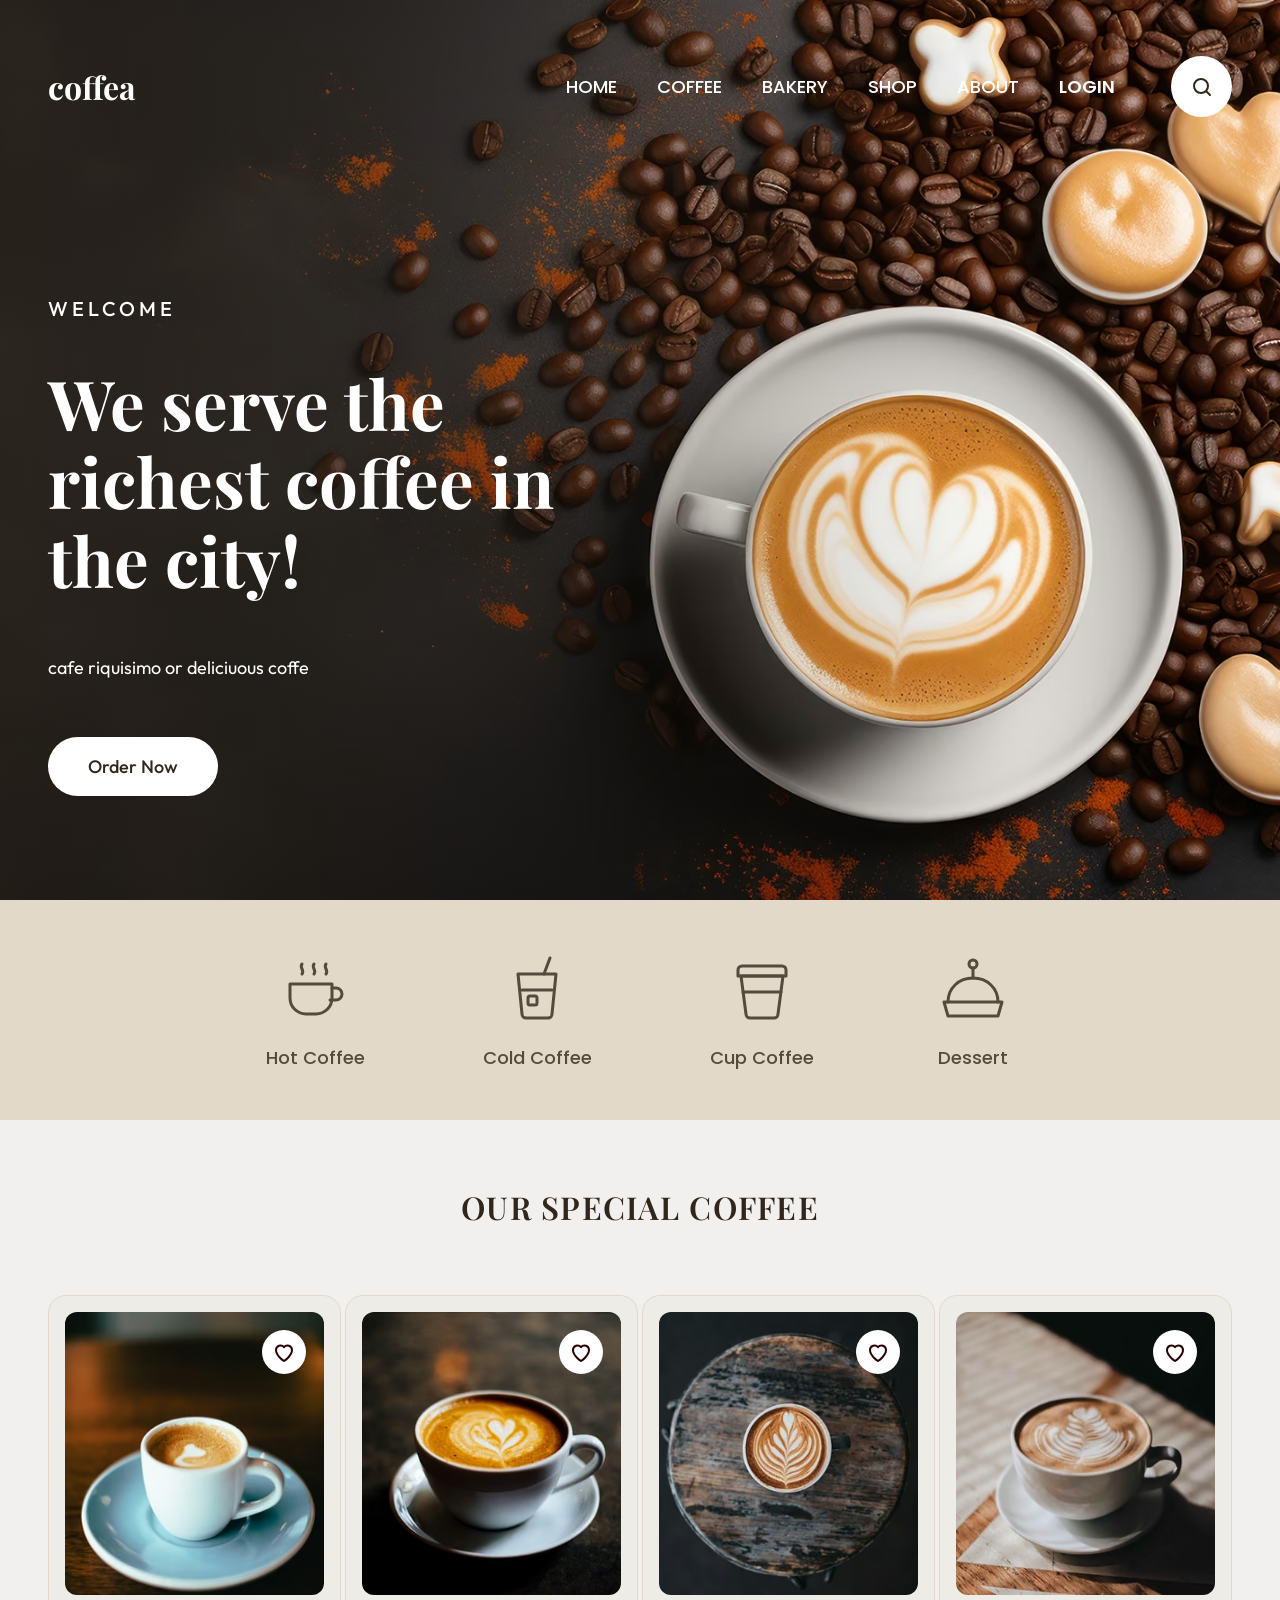
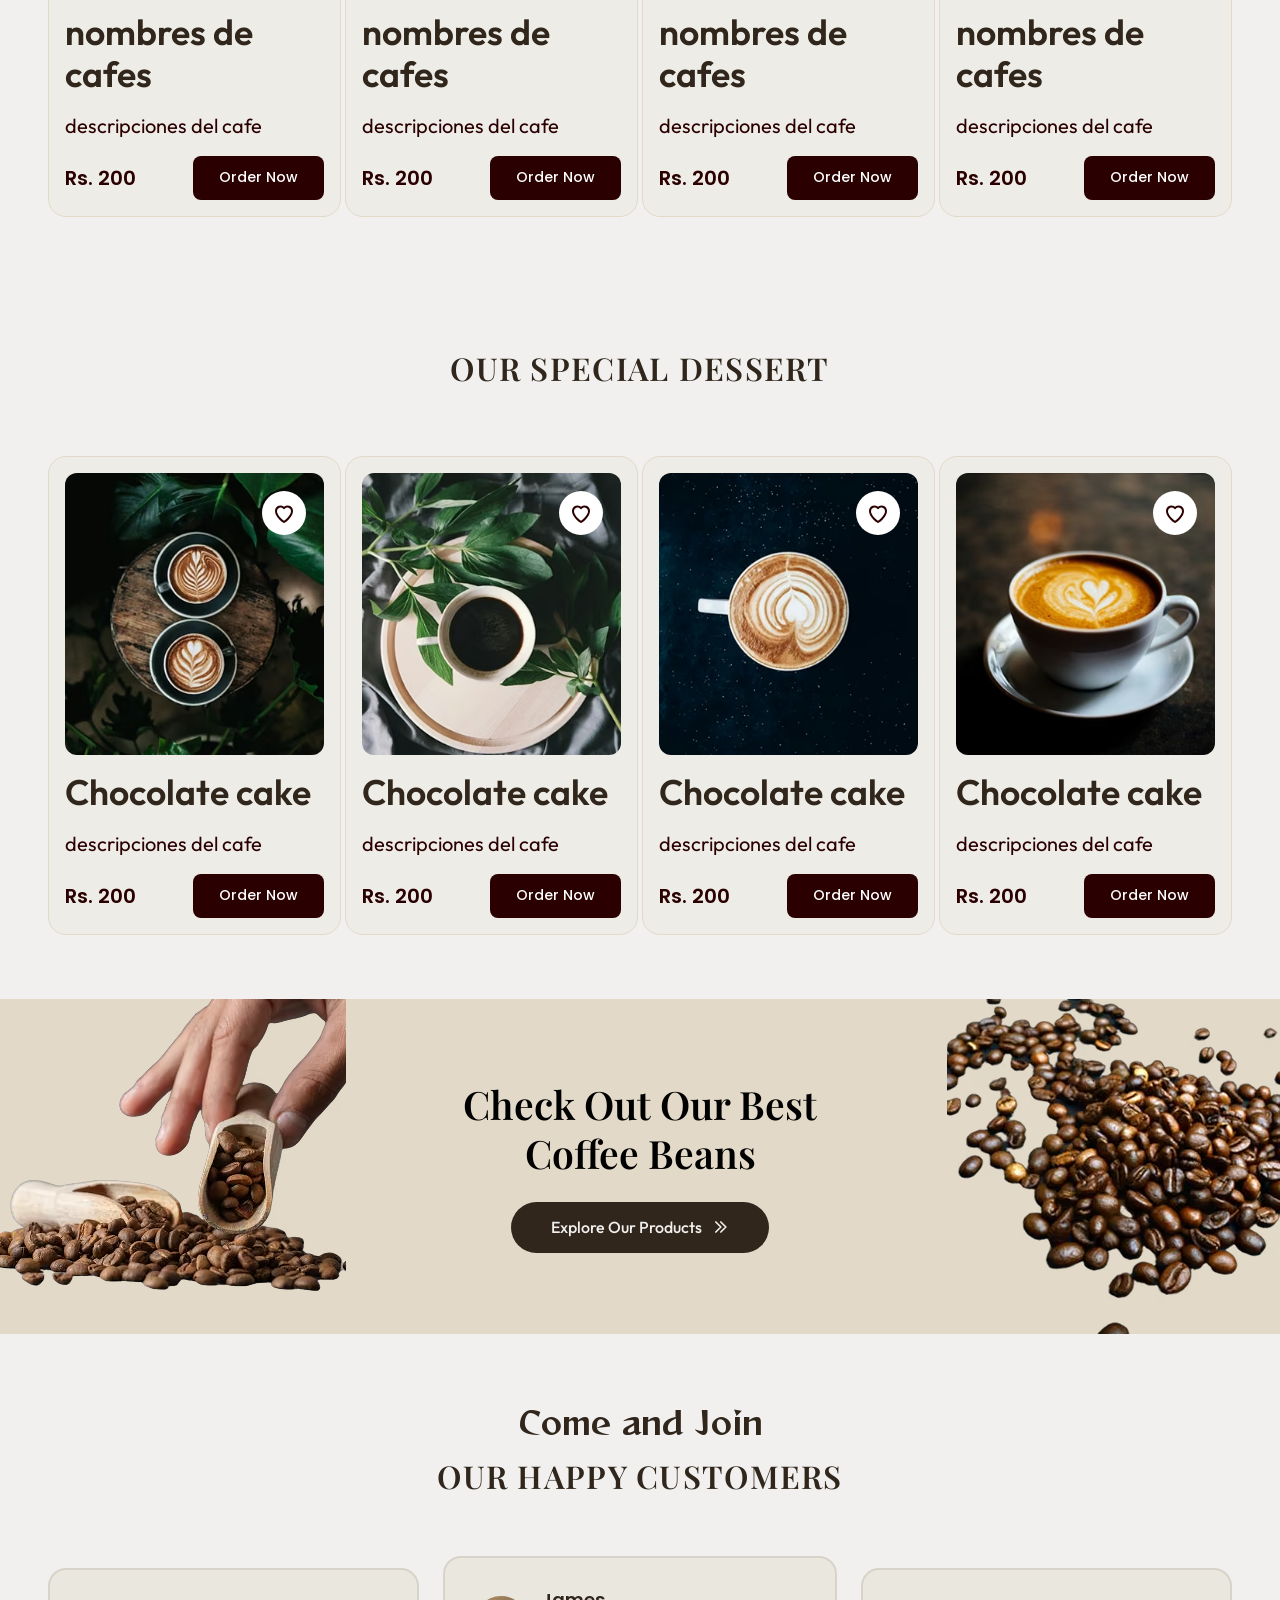
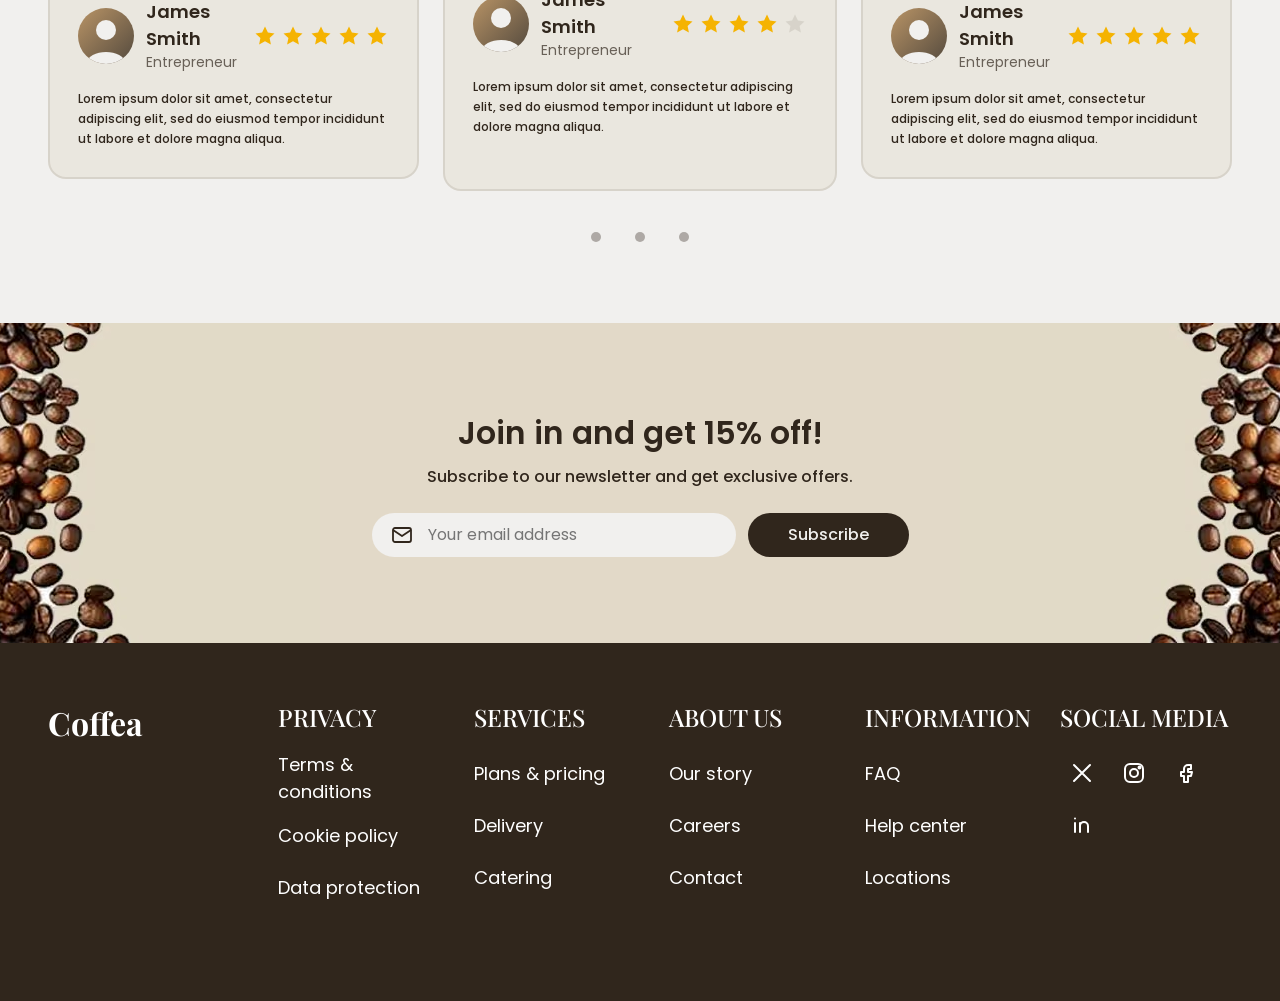
==== commit 46993910: "Update index.html" ====
--- a/index.html
+++ b/index.html
@@ -56,7 +56,7 @@
         <div class="hero__content">
           <p class="hero__eyebrow">Welcome</p>
           <h1 class="hero__title" id="hero-title">We serve the richest coffee in the city!</h1>
-          <p class="hero__text">Lorem ipsum dolor sit amet, consectetur adipiscing elit, sed do eiusmod tempor incididunt ut labore.</p>
+          <p class="hero__text">cafe riquisimo or deliciuous coffe</p>
           <a class="hero__btn" href="#coffee-title">Order Now</a>
         </div>
       </div>
@@ -81,15 +81,15 @@
               <picture><source srcset="assets/img/coffee-1.avif" type="image/avif"><source srcset="assets/img/coffee-1.webp" type="image/webp"><img class="product-card__img" src="assets/img/coffee-1.jpg" alt="Espresso in a white cup on a light blue saucer" width="334" height="364" loading="lazy" decoding="async"></picture>
               <input class="product-card__fav-input visually-hidden" type="checkbox" id="fav-coffee-1">
               <label class="product-card__fav" for="fav-coffee-1">
-                <span class="visually-hidden">Add Lungo coffee to favorites</span>
-                <span class="icon icon--heart" aria-hidden="true"></span>
-              </label>
-            </div>
-            <h3 class="product-card__title">Lungo coffee</h3>
-            <p class="product-card__desc">Lorem ipsum dolor sit amet, consectetur adipiscing elit sed do eiusmod.</p>
-            <div class="product-card__row">
-              <p class="product-card__price"><span aria-hidden="true">Rs. </span><data value="200">200</data></p>
-              <a class="product-card__btn" href="#">Order Now<span class="visually-hidden"> Lungo coffee</span></a>
+                <span class="visually-hidden">Add nombres de cafes to favorites</span>
+                <span class="icon icon--heart" aria-hidden="true"></span>
+              </label>
+            </div>
+            <h3 class="product-card__title">nombres de cafes</h3>
+            <p class="product-card__desc">descripciones del cafe</p>
+            <div class="product-card__row">
+              <p class="product-card__price"><span aria-hidden="true">Rs. </span><data value="200">200</data></p>
+              <a class="product-card__btn" href="#">Order Now<span class="visually-hidden"> nombres de cafes</span></a>
             </div>
           </article>
           <article class="product-card" id="coffee-2">
@@ -97,15 +97,15 @@
               <picture><source srcset="assets/img/coffee-2.avif" type="image/avif"><source srcset="assets/img/coffee-2.webp" type="image/webp"><img class="product-card__img" src="assets/img/coffee-2.jpg" alt="Latte with heart-shaped latte art in a white cup" width="334" height="364" loading="lazy" decoding="async"></picture>
               <input class="product-card__fav-input visually-hidden" type="checkbox" id="fav-coffee-2">
               <label class="product-card__fav" for="fav-coffee-2">
-                <span class="visually-hidden">Add Lungo coffee to favorites</span>
-                <span class="icon icon--heart" aria-hidden="true"></span>
-              </label>
-            </div>
-            <h3 class="product-card__title">Lungo coffee</h3>
-            <p class="product-card__desc">Lorem ipsum dolor sit amet, consectetur adipiscing elit sed do eiusmod.</p>
-            <div class="product-card__row">
-              <p class="product-card__price"><span aria-hidden="true">Rs. </span><data value="200">200</data></p>
-              <a class="product-card__btn" href="#">Order Now<span class="visually-hidden"> Lungo coffee</span></a>
+                <span class="visually-hidden">Add nombres de cafes to favorites</span>
+                <span class="icon icon--heart" aria-hidden="true"></span>
+              </label>
+            </div>
+            <h3 class="product-card__title">nombres de cafes</h3>
+            <p class="product-card__desc">descripciones del cafe</p>
+            <div class="product-card__row">
+              <p class="product-card__price"><span aria-hidden="true">Rs. </span><data value="200">200</data></p>
+              <a class="product-card__btn" href="#">Order Now<span class="visually-hidden"> nombres de cafes</span></a>
             </div>
           </article>
           <article class="product-card" id="coffee-3">
@@ -113,15 +113,15 @@
               <picture><source srcset="assets/img/coffee-3.avif" type="image/avif"><source srcset="assets/img/coffee-3.webp" type="image/webp"><img class="product-card__img" src="assets/img/coffee-3.jpg" alt="Cappuccino with latte art on a round wooden table, seen from above" width="334" height="364" loading="lazy" decoding="async"></picture>
               <input class="product-card__fav-input visually-hidden" type="checkbox" id="fav-coffee-3">
               <label class="product-card__fav" for="fav-coffee-3">
-                <span class="visually-hidden">Add Lungo coffee to favorites</span>
-                <span class="icon icon--heart" aria-hidden="true"></span>
-              </label>
-            </div>
-            <h3 class="product-card__title">Lungo coffee</h3>
-            <p class="product-card__desc">Lorem ipsum dolor sit amet, consectetur adipiscing elit sed do eiusmod.</p>
-            <div class="product-card__row">
-              <p class="product-card__price"><span aria-hidden="true">Rs. </span><data value="200">200</data></p>
-              <a class="product-card__btn" href="#">Order Now<span class="visually-hidden"> Lungo coffee</span></a>
+                <span class="visually-hidden">Add nombres de cafes to favorites</span>
+                <span class="icon icon--heart" aria-hidden="true"></span>
+              </label>
+            </div>
+            <h3 class="product-card__title">nombres de cafes</h3>
+            <p class="product-card__desc">descripciones del cafe</p>
+            <div class="product-card__row">
+              <p class="product-card__price"><span aria-hidden="true">Rs. </span><data value="200">200</data></p>
+              <a class="product-card__btn" href="#">Order Now<span class="visually-hidden"> nombres de cafes</span></a>
             </div>
           </article>
           <article class="product-card" id="coffee-4">
@@ -129,15 +129,15 @@
               <picture><source srcset="assets/img/coffee-4.avif" type="image/avif"><source srcset="assets/img/coffee-4.webp" type="image/webp"><img class="product-card__img" src="assets/img/coffee-4.jpg" alt="Cappuccino in a white cup on a sunlit wooden table" width="334" height="364" loading="lazy" decoding="async"></picture>
               <input class="product-card__fav-input visually-hidden" type="checkbox" id="fav-coffee-4">
               <label class="product-card__fav" for="fav-coffee-4">
-                <span class="visually-hidden">Add Lungo coffee to favorites</span>
-                <span class="icon icon--heart" aria-hidden="true"></span>
-              </label>
-            </div>
-            <h3 class="product-card__title">Lungo coffee</h3>
-            <p class="product-card__desc">Lorem ipsum dolor sit amet, consectetur adipiscing elit sed do eiusmod.</p>
-            <div class="product-card__row">
-              <p class="product-card__price"><span aria-hidden="true">Rs. </span><data value="200">200</data></p>
-              <a class="product-card__btn" href="#">Order Now<span class="visually-hidden"> Lungo coffee</span></a>
+                <span class="visually-hidden">Add nombres de cafes to favorites</span>
+                <span class="icon icon--heart" aria-hidden="true"></span>
+              </label>
+            </div>
+            <h3 class="product-card__title">nombres de cafes</h3>
+            <p class="product-card__desc">descripciones del cafe</p>
+            <div class="product-card__row">
+              <p class="product-card__price"><span aria-hidden="true">Rs. </span><data value="200">200</data></p>
+              <a class="product-card__btn" href="#">Order Now<span class="visually-hidden"> nombres de cafes</span></a>
             </div>
           </article>
           <article class="product-card" id="coffee-5">
@@ -145,15 +145,15 @@
               <picture><source srcset="assets/img/coffee-1.avif" type="image/avif"><source srcset="assets/img/coffee-1.webp" type="image/webp"><img class="product-card__img" src="assets/img/coffee-1.jpg" alt="Espresso in a white cup on a light blue saucer" width="334" height="364" loading="lazy" decoding="async"></picture>
               <input class="product-card__fav-input visually-hidden" type="checkbox" id="fav-coffee-5">
               <label class="product-card__fav" for="fav-coffee-5">
-                <span class="visually-hidden">Add Lungo coffee to favorites</span>
-                <span class="icon icon--heart" aria-hidden="true"></span>
-              </label>
-            </div>
-            <h3 class="product-card__title">Lungo coffee</h3>
-            <p class="product-card__desc">Lorem ipsum dolor sit amet, consectetur adipiscing elit sed do eiusmod.</p>
-            <div class="product-card__row">
-              <p class="product-card__price"><span aria-hidden="true">Rs. </span><data value="200">200</data></p>
-              <a class="product-card__btn" href="#">Order Now<span class="visually-hidden"> Lungo coffee</span></a>
+                <span class="visually-hidden">Add nombres de cafes to favorites</span>
+                <span class="icon icon--heart" aria-hidden="true"></span>
+              </label>
+            </div>
+            <h3 class="product-card__title">nombres de cafes</h3>
+            <p class="product-card__desc">descripciones del cafe</p>
+            <div class="product-card__row">
+              <p class="product-card__price"><span aria-hidden="true">Rs. </span><data value="200">200</data></p>
+              <a class="product-card__btn" href="#">Order Now<span class="visually-hidden"> nombres de cafes</span></a>
             </div>
           </article>
           <article class="product-card" id="coffee-6">
@@ -161,15 +161,15 @@
               <picture><source srcset="assets/img/coffee-2.avif" type="image/avif"><source srcset="assets/img/coffee-2.webp" type="image/webp"><img class="product-card__img" src="assets/img/coffee-2.jpg" alt="Latte with heart-shaped latte art in a white cup" width="334" height="364" loading="lazy" decoding="async"></picture>
               <input class="product-card__fav-input visually-hidden" type="checkbox" id="fav-coffee-6">
               <label class="product-card__fav" for="fav-coffee-6">
-                <span class="visually-hidden">Add Lungo coffee to favorites</span>
-                <span class="icon icon--heart" aria-hidden="true"></span>
-              </label>
-            </div>
-            <h3 class="product-card__title">Lungo coffee</h3>
-            <p class="product-card__desc">Lorem ipsum dolor sit amet, consectetur adipiscing elit sed do eiusmod.</p>
-            <div class="product-card__row">
-              <p class="product-card__price"><span aria-hidden="true">Rs. </span><data value="200">200</data></p>
-              <a class="product-card__btn" href="#">Order Now<span class="visually-hidden"> Lungo coffee</span></a>
+                <span class="visually-hidden">Add nombres de cafes to favorites</span>
+                <span class="icon icon--heart" aria-hidden="true"></span>
+              </label>
+            </div>
+            <h3 class="product-card__title">nombres de cafes</h3>
+            <p class="product-card__desc">descripciones del cafe</p>
+            <div class="product-card__row">
+              <p class="product-card__price"><span aria-hidden="true">Rs. </span><data value="200">200</data></p>
+              <a class="product-card__btn" href="#">Order Now<span class="visually-hidden"> nombres de cafes</span></a>
             </div>
           </article>
         </div>
@@ -192,7 +192,7 @@
               </label>
             </div>
             <h3 class="product-card__title">Chocolate cake</h3>
-            <p class="product-card__desc">Lorem ipsum dolor sit amet, consectetur adipiscing elit sed do eiusmod.</p>
+            <p class="product-card__desc">descripciones del cafe</p>
             <div class="product-card__row">
               <p class="product-card__price"><span aria-hidden="true">Rs. </span><data value="200">200</data></p>
               <a class="product-card__btn" href="#">Order Now<span class="visually-hidden"> Chocolate cake</span></a>
@@ -208,7 +208,7 @@
               </label>
             </div>
             <h3 class="product-card__title">Chocolate cake</h3>
-            <p class="product-card__desc">Lorem ipsum dolor sit amet, consectetur adipiscing elit sed do eiusmod.</p>
+            <p class="product-card__desc">descripciones del cafe</p>
             <div class="product-card__row">
               <p class="product-card__price"><span aria-hidden="true">Rs. </span><data value="200">200</data></p>
               <a class="product-card__btn" href="#">Order Now<span class="visually-hidden"> Chocolate cake</span></a>
@@ -224,7 +224,7 @@
               </label>
             </div>
             <h3 class="product-card__title">Chocolate cake</h3>
-            <p class="product-card__desc">Lorem ipsum dolor sit amet, consectetur adipiscing elit sed do eiusmod.</p>
+            <p class="product-card__desc">descripciones del cafe</p>
             <div class="product-card__row">
               <p class="product-card__price"><span aria-hidden="true">Rs. </span><data value="200">200</data></p>
               <a class="product-card__btn" href="#">Order Now<span class="visually-hidden"> Chocolate cake</span></a>
@@ -240,7 +240,7 @@
               </label>
             </div>
             <h3 class="product-card__title">Chocolate cake</h3>
-            <p class="product-card__desc">Lorem ipsum dolor sit amet, consectetur adipiscing elit sed do eiusmod.</p>
+            <p class="product-card__desc">descripciones del cafe</p>
             <div class="product-card__row">
               <p class="product-card__price"><span aria-hidden="true">Rs. </span><data value="200">200</data></p>
               <a class="product-card__btn" href="#">Order Now<span class="visually-hidden"> Chocolate cake</span></a>
@@ -256,7 +256,7 @@
               </label>
             </div>
             <h3 class="product-card__title">Chocolate cake</h3>
-            <p class="product-card__desc">Lorem ipsum dolor sit amet, consectetur adipiscing elit sed do eiusmod.</p>
+            <p class="product-card__desc">descripciones del cafe</p>
             <div class="product-card__row">
               <p class="product-card__price"><span aria-hidden="true">Rs. </span><data value="200">200</data></p>
               <a class="product-card__btn" href="#">Order Now<span class="visually-hidden"> Chocolate cake</span></a>
@@ -272,7 +272,7 @@
               </label>
             </div>
             <h3 class="product-card__title">Chocolate cake</h3>
-            <p class="product-card__desc">Lorem ipsum dolor sit amet, consectetur adipiscing elit sed do eiusmod.</p>
+            <p class="product-card__desc">descripciones del cafe</p>
             <div class="product-card__row">
               <p class="product-card__price"><span aria-hidden="true">Rs. </span><data value="200">200</data></p>
               <a class="product-card__btn" href="#">Order Now<span class="visually-hidden"> Chocolate cake</span></a>
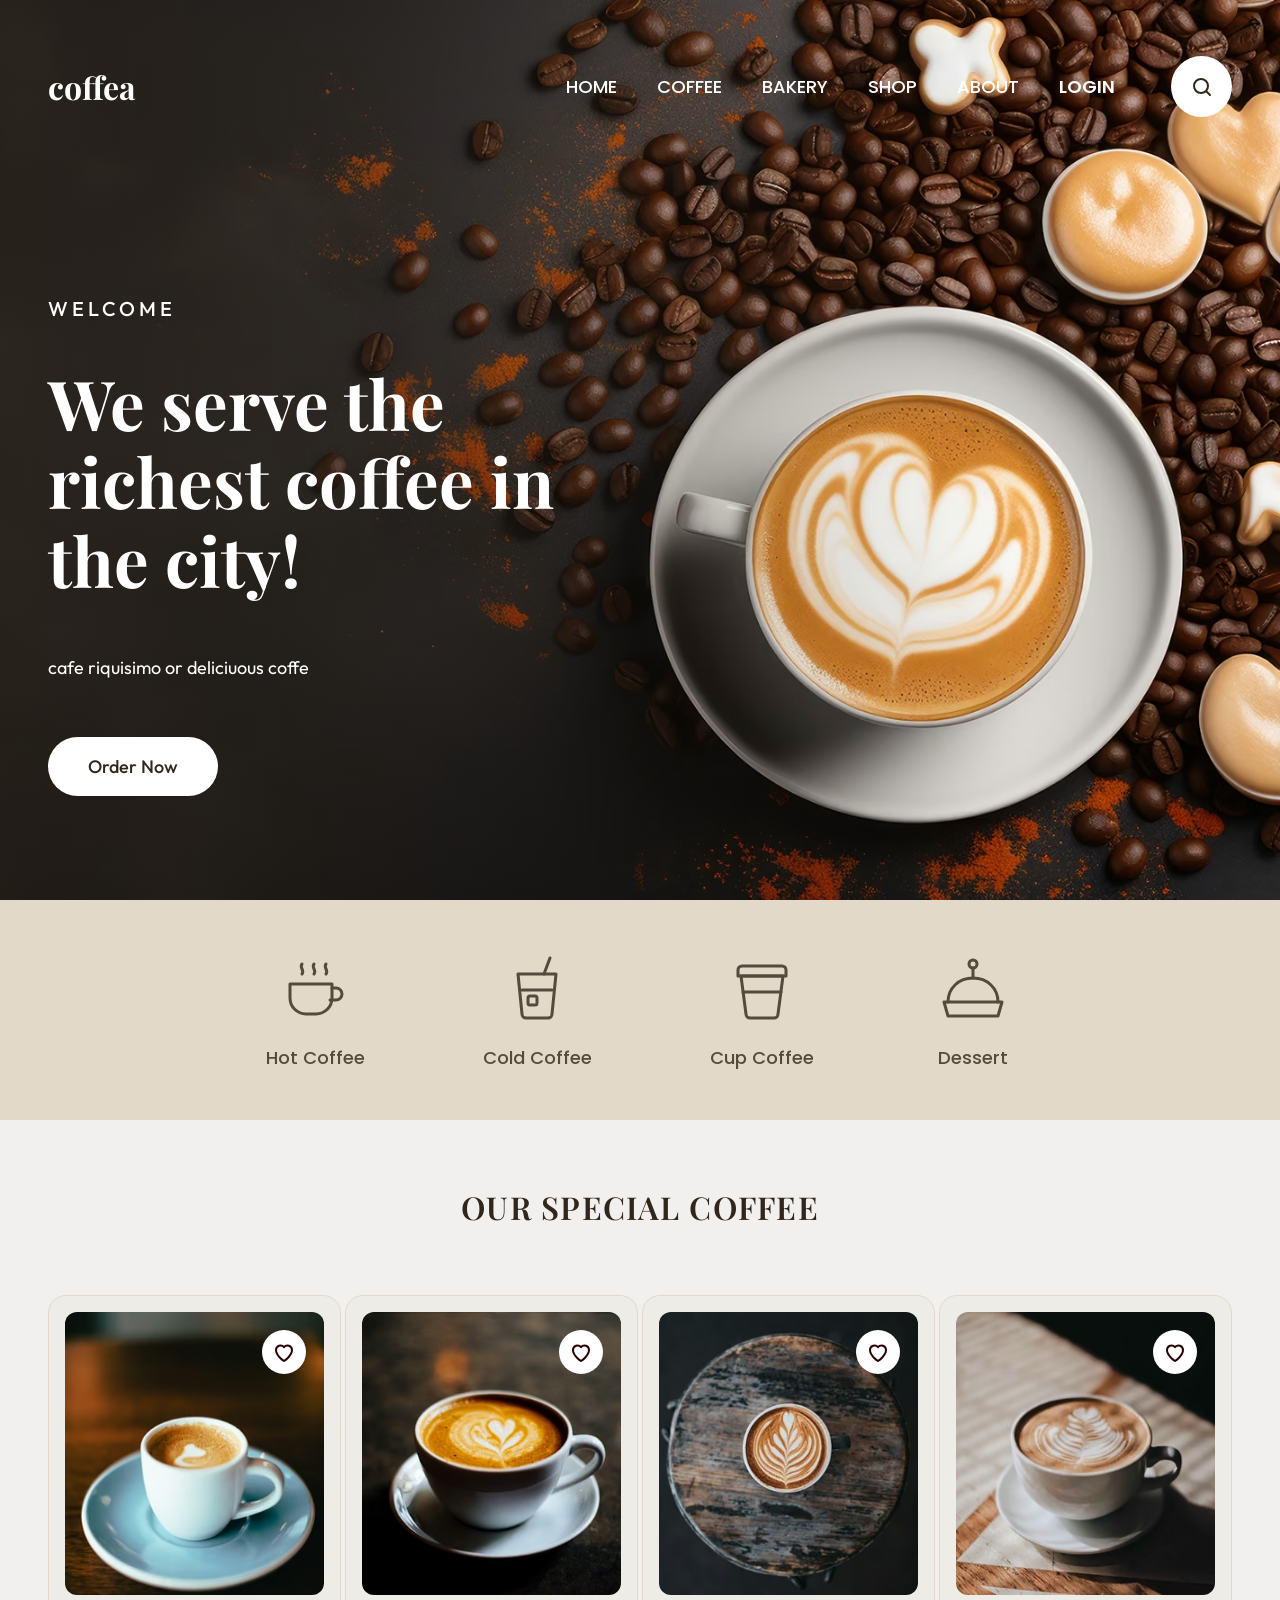
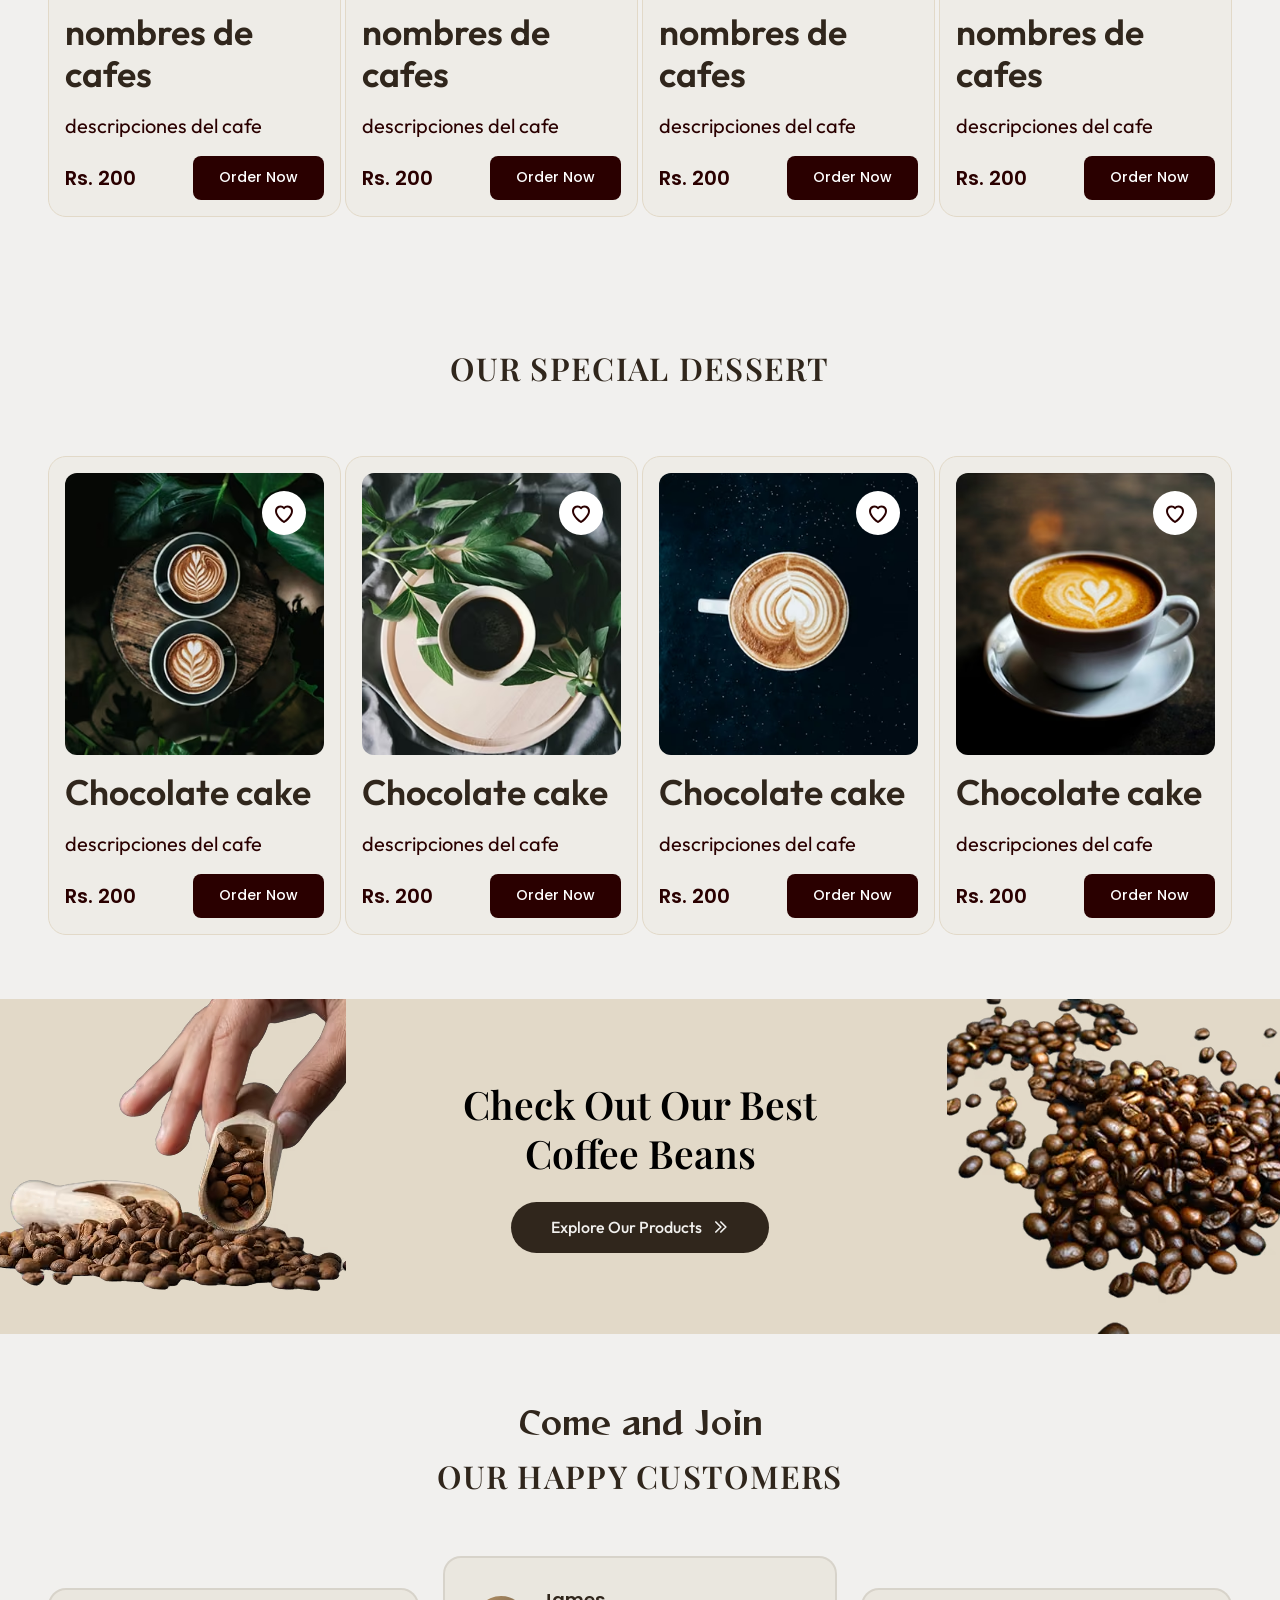
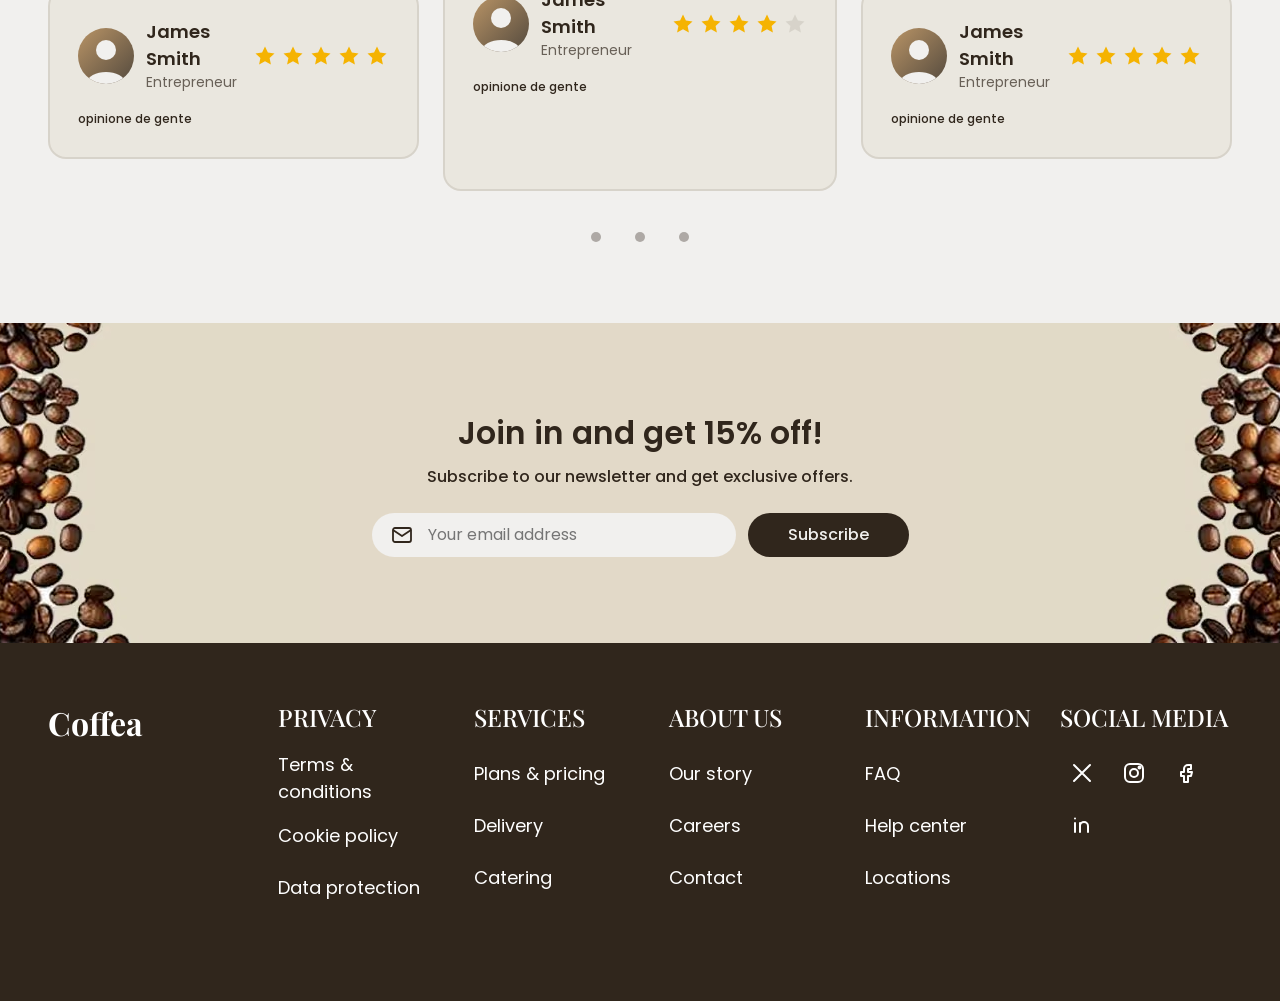
==== commit c384cbb7: "Update index.html" ====
--- a/index.html
+++ b/index.html
@@ -307,7 +307,7 @@
             </span>
             <span class="testimonial-card__rating" role="img" aria-label="5 out of 5 stars"><span class="icon icon--star testimonial-card__star" aria-hidden="true"></span><span class="icon icon--star testimonial-card__star" aria-hidden="true"></span><span class="icon icon--star testimonial-card__star" aria-hidden="true"></span><span class="icon icon--star testimonial-card__star" aria-hidden="true"></span><span class="icon icon--star testimonial-card__star" aria-hidden="true"></span></span>
           </figcaption>
-          <blockquote class="testimonial-card__text">Lorem ipsum dolor sit amet, consectetur adipiscing elit, sed do eiusmod tempor incididunt ut labore et dolore magna aliqua.</blockquote>
+          <blockquote class="testimonial-card__text">opinione de gente</blockquote>
         </figure>
         <figure class="testimonial-card testimonial-card--featured" id="t-2">
           <figcaption class="testimonial-card__head">
@@ -318,7 +318,7 @@
             </span>
             <span class="testimonial-card__rating" role="img" aria-label="4 out of 5 stars"><span class="icon icon--star testimonial-card__star" aria-hidden="true"></span><span class="icon icon--star testimonial-card__star" aria-hidden="true"></span><span class="icon icon--star testimonial-card__star" aria-hidden="true"></span><span class="icon icon--star testimonial-card__star" aria-hidden="true"></span><span class="icon icon--star testimonial-card__star testimonial-card__star--off" aria-hidden="true"></span></span>
           </figcaption>
-          <blockquote class="testimonial-card__text">Lorem ipsum dolor sit amet, consectetur adipiscing elit, sed do eiusmod tempor incididunt ut labore et dolore magna aliqua.</blockquote>
+          <blockquote class="testimonial-card__text">opinione de gente</blockquote>
         </figure>
         <figure class="testimonial-card" id="t-3">
           <figcaption class="testimonial-card__head">
@@ -329,7 +329,7 @@
             </span>
             <span class="testimonial-card__rating" role="img" aria-label="5 out of 5 stars"><span class="icon icon--star testimonial-card__star" aria-hidden="true"></span><span class="icon icon--star testimonial-card__star" aria-hidden="true"></span><span class="icon icon--star testimonial-card__star" aria-hidden="true"></span><span class="icon icon--star testimonial-card__star" aria-hidden="true"></span><span class="icon icon--star testimonial-card__star" aria-hidden="true"></span></span>
           </figcaption>
-          <blockquote class="testimonial-card__text">Lorem ipsum dolor sit amet, consectetur adipiscing elit, sed do eiusmod tempor incididunt ut labore et dolore magna aliqua.</blockquote>
+          <blockquote class="testimonial-card__text">opinione de gente</blockquote>
         </figure>
       </div>
       <ul class="testimonials__dots">
